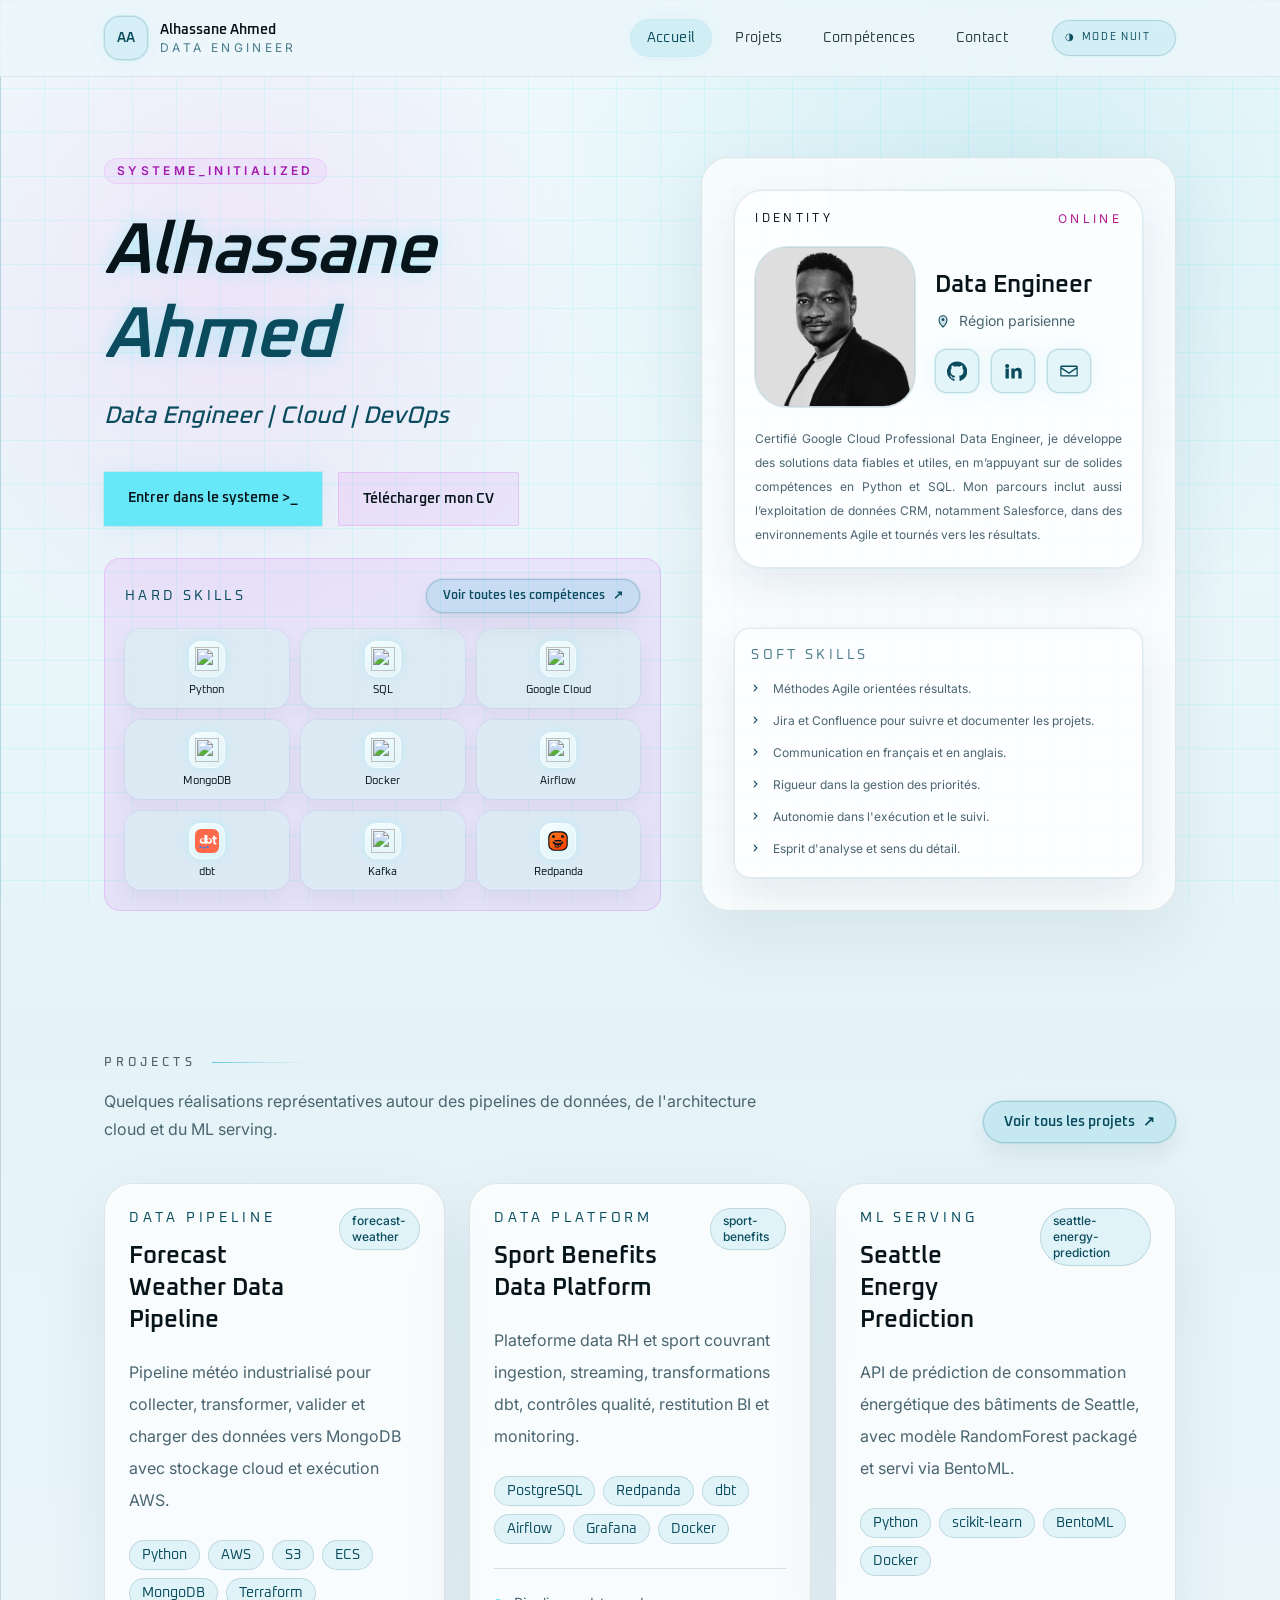
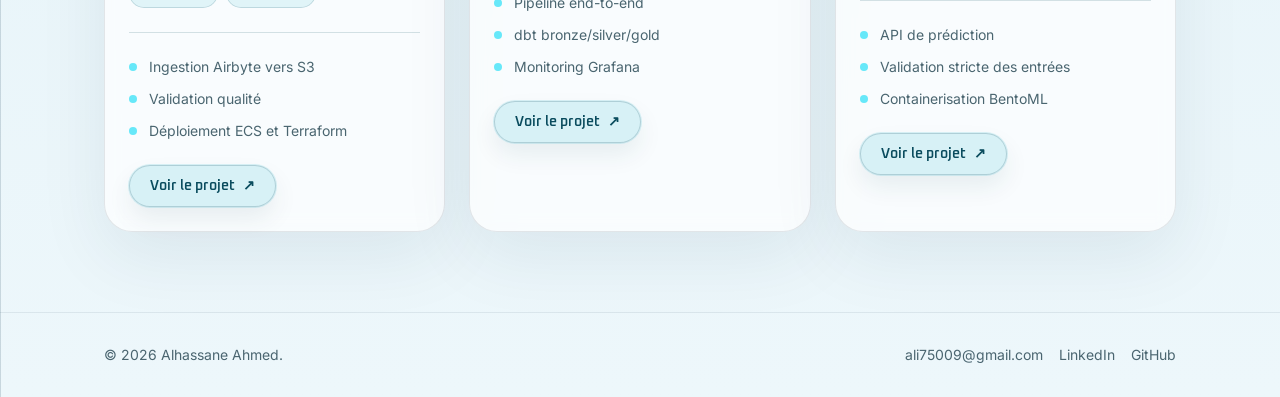
==== index.html @ 695d6f7c "responsive order home + mode clair par defaut" ====
<!DOCTYPE html><html lang="fr"> <head><meta charset="UTF-8"><meta name="viewport" content="width=device-width, initial-scale=1.0"><meta name="description" content="Portfolio professionnel d'Alhassane Ahmed, Data Engineer orienté cloud, pipelines de données, DevOps et automatisation."><meta name="theme-color" content="#edf7fb"><script>
      (() => {
        const storedTheme = window.localStorage.getItem("theme");
        const theme = storedTheme === "light" || storedTheme === "dark" ? storedTheme : "light";
        document.documentElement.dataset.theme = theme;
      })();
    </script><link rel="preconnect" href="https://fonts.googleapis.com"><link rel="preconnect" href="https://fonts.gstatic.com" crossorigin><link href="https://fonts.googleapis.com/css2?family=Inter:wght@400;500;600;700&family=Oxanium:wght@300;400;500;600;700&display=swap" rel="stylesheet"><title>Alhassane Ahmed | Data Engineer Portfolio</title><link rel="stylesheet" href="/_astro/competences.1aCbSPfa.css"><link rel="stylesheet" href="/responsive-order.css"><script src="/responsive-order.js" defer></script></head> <body class="selection:bg-cyan-300 selection:text-slate-950"> <header class="site-header sticky top-0 z-50 border-b border-white/5 bg-slate-950/80 backdrop-blur-xl"> <div class="mx-auto flex max-w-6xl flex-col gap-4 px-6 py-4 md:flex-row md:items-center md:justify-between md:px-10"> <a href="/" class="flex items-center gap-3"> <span class="tech-title flex h-11 w-11 items-center justify-center rounded-2xl border border-cyan-400/20 bg-cyan-400/10 text-sm font-semibold text-cyan-200 soft-neon">
AA
</span> <div> <p class="tech-title text-sm font-semibold text-white">Alhassane Ahmed</p> <p class="text-xs uppercase tracking-[0.28em] text-cyan-300/70">Data Engineer</p> </div> </a> <div class="flex w-full flex-wrap items-center gap-3 md:flex-1 md:justify-end"> <nav class="tech-title flex flex-wrap items-center gap-2"> <a href="/" data-nav-sound class="nav-link button-sound-trigger nav-button rounded-full px-4 py-2 text-sm tracking-wide transition duration-300 hover:-translate-y-1 hover:scale-[1.03] hover:shadow-[0_0_24px_rgba(22,237,245,0.18)] soft-neon bg-cyan-300/10 text-cyan-100"> Accueil </a><a href="/projets" data-nav-sound class="nav-link button-sound-trigger nav-button rounded-full px-4 py-2 text-sm tracking-wide transition duration-300 hover:-translate-y-1 hover:scale-[1.03] hover:shadow-[0_0_24px_rgba(22,237,245,0.18)] text-cyan-50/85 hover:bg-cyan-300/5 hover:text-cyan-100"> Projets </a><a href="/competences" data-nav-sound class="nav-link button-sound-trigger nav-button rounded-full px-4 py-2 text-sm tracking-wide transition duration-300 hover:-translate-y-1 hover:scale-[1.03] hover:shadow-[0_0_24px_rgba(22,237,245,0.18)] text-cyan-50/85 hover:bg-cyan-300/5 hover:text-cyan-100"> Compétences </a><a href="/contact" data-nav-sound class="nav-link button-sound-trigger nav-button rounded-full px-4 py-2 text-sm tracking-wide transition duration-300 hover:-translate-y-1 hover:scale-[1.03] hover:shadow-[0_0_24px_rgba(22,237,245,0.18)] text-cyan-50/85 hover:bg-cyan-300/5 hover:text-cyan-100"> Contact </a> </nav> <button type="button" data-theme-toggle class="theme-toggle tech-title button-sound-trigger nav-button inline-flex h-9 items-center gap-1.5 rounded-full border border-cyan-300/15 bg-cyan-300/5 px-3 text-[0.65rem] uppercase tracking-[0.16em] text-cyan-100 transition duration-300 hover:-translate-y-1 hover:scale-[1.03] hover:border-cyan-300/30 hover:bg-cyan-300/10 md:ml-4" aria-label="Basculer entre le mode sombre et clair" aria-pressed="false"> <span data-theme-icon aria-hidden="true">◐</span> <span data-theme-label>Mode clair</span> </button> </div> </div> </header> <script type="module">const g=document.querySelectorAll("[data-nav-sound]"),s=document.querySelector("[data-theme-toggle]"),m=document.querySelector("[data-theme-label]"),d=document.querySelector("[data-theme-icon]"),u=document.querySelector('meta[name="theme-color"]');let t,p=0,l=null;const T=e=>{document.documentElement.dataset.theme=e,window.localStorage.setItem("theme",e),s instanceof HTMLButtonElement&&s.setAttribute("aria-pressed",String(e==="light")),m&&(m.textContent=e==="light"?"Mode nuit":"Mode clair"),d&&(d.textContent=e==="light"?"◑":"◐"),u instanceof HTMLMetaElement&&(u.content=e==="light"?"#edf7fb":"#050816")},h=()=>{try{t=t||new window.AudioContext,t.state==="suspended"&&t.resume().catch(()=>{});const e=t.currentTime,n=t.createOscillator(),a=t.createOscillator(),i=t.createGain(),o=t.createGain(),c=t.createBiquadFilter();n.type="triangle",n.frequency.setValueAtTime(680,e),n.frequency.exponentialRampToValueAtTime(1020,e+.045),a.type="sine",a.frequency.setValueAtTime(980,e),a.frequency.exponentialRampToValueAtTime(1280,e+.06),i.gain.setValueAtTime(1e-4,e),i.gain.exponentialRampToValueAtTime(.008,e+.01),i.gain.exponentialRampToValueAtTime(1e-4,e+.11),o.gain.setValueAtTime(1e-4,e),o.gain.exponentialRampToValueAtTime(.004,e+.008),o.gain.exponentialRampToValueAtTime(1e-4,e+.09),c.type="bandpass",c.frequency.setValueAtTime(1450,e),c.Q.setValueAtTime(.95,e),n.connect(i),a.connect(o),i.connect(c),o.connect(c),c.connect(t.destination),n.start(e),a.start(e),n.stop(e+.12),a.stop(e+.1)}catch{}},f=()=>{try{if(t=t||new window.AudioContext,t.state==="suspended")return;const e=t.currentTime,n=t.createOscillator(),a=t.createGain(),i=t.createBiquadFilter();n.type="sine",n.frequency.setValueAtTime(1040,e),n.frequency.exponentialRampToValueAtTime(1340,e+.035),i.type="highpass",i.frequency.setValueAtTime(800,e),a.gain.setValueAtTime(1e-4,e),a.gain.exponentialRampToValueAtTime(.0032,e+.008),a.gain.exponentialRampToValueAtTime(1e-4,e+.045),n.connect(i),i.connect(a),a.connect(t.destination),n.start(e),n.stop(e+.05)}catch{}};g.forEach(e=>{e.addEventListener("pointerenter",()=>{e.classList.add("is-armed"),window.setTimeout(()=>e.classList.remove("is-armed"),220)}),e.addEventListener("click",()=>{h()})});if(s instanceof HTMLButtonElement){const e=document.documentElement.dataset.theme==="light"?"light":"dark";T(e),s.addEventListener("pointerenter",()=>{s.classList.add("is-armed"),window.setTimeout(()=>s.classList.remove("is-armed"),220)}),s.addEventListener("click",()=>{h();const n=document.documentElement.dataset.theme==="light"?"dark":"light";T(n)})}document.addEventListener("pointermove",e=>{const n=performance.now();let a=null;if(g.forEach(i=>{const o=i.getBoundingClientRect(),c=o.left+o.width/2,r=o.top+o.height/2;Math.hypot(e.clientX-c,e.clientY-r)<=54&&(a=i)}),s instanceof HTMLButtonElement){const i=s.getBoundingClientRect(),o=i.left+i.width/2,c=i.top+i.height/2;Math.hypot(e.clientX-o,e.clientY-c)<=54&&(a=s)}if(!a){l=null;return}l!==a&&n-p>170&&(l=a,p=n,f())},{passive:!0});</script> <main>  <section class="section-shell pb-10 pt-12 md:pb-16 md:pt-20"> <div class="grid gap-10 lg:grid-cols-[1.08fr_0.92fr] lg:items-stretch"> <div> <span class="eyebrow">SYSTEME_INITIALIZED</span> <h1 class="tech-title neon-text mt-8 max-w-3xl text-5xl font-semibold italic leading-[0.9] tracking-tight text-white md:text-7xl"> <span class="block">Alhassane</span> <span class="mt-3 block text-cyan-300">Ahmed</span> </h1> <p class="tech-title mt-7 text-lg font-medium italic text-cyan-300 md:text-2xl">
Data Engineer | Cloud | DevOps
</p> <div class="mt-10 flex flex-wrap gap-4"> <a href="/projets" data-hero-button-sound class="button-sound-trigger tech-title px-6 py-4 text-sm font-semibold transition system-button soft-neon hover:shadow-[0_0_34px_rgba(22,237,245,0.28)] bg-cyan-300 text-slate-950 hover:-translate-y-1 hover:scale-[1.02] hover:bg-cyan-200"> Entrer dans le systeme &gt;_ </a><a href="/cv-alhassane-ahmed.pdf" download data-hero-button-sound class="button-sound-trigger tech-title px-6 py-4 text-sm font-semibold transition cv-button rounded-sm border border-fuchsia-500/20 bg-fuchsia-500/10 text-fuchsia-100 hover:-translate-y-1 hover:scale-[1.02] hover:bg-fuchsia-500/20"> Télécharger mon CV </a> </div> <div class="mt-8 rounded-2xl border border-fuchsia-500/20 bg-fuchsia-500/10 p-5"> <div class="flex flex-col gap-4 sm:flex-row sm:items-center sm:justify-between"> <p class="tech-title text-sm uppercase tracking-[0.24em] text-cyan-200/80">Hard skills</p> <a href="/competences" class="project-link button-sound-trigger tech-title inline-flex w-fit items-center gap-2 rounded-full border border-cyan-300/30 bg-cyan-300/15 px-4 py-2 text-xs font-semibold text-cyan-50 transition duration-300 hover:-translate-y-1 hover:scale-[1.05] hover:border-cyan-200/60 hover:bg-cyan-300/25 hover:text-white">
Voir toutes les compétences
<span class="project-link-arrow" aria-hidden="true">↗</span> </a> </div> <div class="mt-4 grid gap-3 text-sm text-cyan-50 sm:grid-cols-3"> <span class="skill-logo-card flex min-h-16 flex-col items-center justify-center gap-2 rounded-2xl bg-slate-950/40 px-3 py-3 text-center"> <span class="skill-icon-shell flex h-9 w-9 items-center justify-center rounded-xl"> <img src="https://cdn.jsdelivr.net/gh/devicons/devicon/icons/python/python-original.svg" alt="" class="h-6 w-6 object-contain" loading="lazy"> </span> <span class="tech-title text-[0.68rem] leading-none">Python</span> </span><span class="skill-logo-card flex min-h-16 flex-col items-center justify-center gap-2 rounded-2xl bg-slate-950/40 px-3 py-3 text-center"> <span class="skill-icon-shell flex h-9 w-9 items-center justify-center rounded-xl"> <img src="https://cdn.jsdelivr.net/gh/devicons/devicon/icons/postgresql/postgresql-original.svg" alt="" class="h-6 w-6 object-contain" loading="lazy"> </span> <span class="tech-title text-[0.68rem] leading-none">SQL</span> </span><span class="skill-logo-card flex min-h-16 flex-col items-center justify-center gap-2 rounded-2xl bg-slate-950/40 px-3 py-3 text-center"> <span class="skill-icon-shell flex h-9 w-9 items-center justify-center rounded-xl"> <img src="https://cdn.jsdelivr.net/gh/devicons/devicon/icons/googlecloud/googlecloud-original.svg" alt="" class="h-6 w-6 object-contain" loading="lazy"> </span> <span class="tech-title text-[0.68rem] leading-none">Google Cloud</span> </span><span class="skill-logo-card flex min-h-16 flex-col items-center justify-center gap-2 rounded-2xl bg-slate-950/40 px-3 py-3 text-center"> <span class="skill-icon-shell flex h-9 w-9 items-center justify-center rounded-xl"> <img src="https://cdn.jsdelivr.net/gh/devicons/devicon/icons/mongodb/mongodb-original.svg" alt="" class="h-6 w-6 object-contain" loading="lazy"> </span> <span class="tech-title text-[0.68rem] leading-none">MongoDB</span> </span><span class="skill-logo-card flex min-h-16 flex-col items-center justify-center gap-2 rounded-2xl bg-slate-950/40 px-3 py-3 text-center"> <span class="skill-icon-shell flex h-9 w-9 items-center justify-center rounded-xl"> <img src="https://cdn.jsdelivr.net/gh/devicons/devicon/icons/docker/docker-original.svg" alt="" class="h-6 w-6 object-contain" loading="lazy"> </span> <span class="tech-title text-[0.68rem] leading-none">Docker</span> </span><span class="skill-logo-card flex min-h-16 flex-col items-center justify-center gap-2 rounded-2xl bg-slate-950/40 px-3 py-3 text-center"> <span class="skill-icon-shell flex h-9 w-9 items-center justify-center rounded-xl"> <img src="https://cdn.jsdelivr.net/gh/devicons/devicon/icons/apacheairflow/apacheairflow-original.svg" alt="" class="h-6 w-6 object-contain" loading="lazy"> </span> <span class="tech-title text-[0.68rem] leading-none">Airflow</span> </span><span class="skill-logo-card flex min-h-16 flex-col items-center justify-center gap-2 rounded-2xl bg-slate-950/40 px-3 py-3 text-center"> <span class="skill-icon-shell flex h-9 w-9 items-center justify-center rounded-xl"> <img src="/dbt-logo.svg" alt="" class="h-6 w-6 object-contain" loading="lazy"> </span> <span class="tech-title text-[0.68rem] leading-none">dbt</span> </span><span class="skill-logo-card flex min-h-16 flex-col items-center justify-center gap-2 rounded-2xl bg-slate-950/40 px-3 py-3 text-center"> <span class="skill-icon-shell flex h-9 w-9 items-center justify-center rounded-xl"> <img src="https://cdn.jsdelivr.net/gh/devicons/devicon/icons/apachekafka/apachekafka-original.svg" alt="" class="h-6 w-6 object-contain" loading="lazy"> </span> <span class="tech-title text-[0.68rem] leading-none">Kafka</span> </span><span class="skill-logo-card flex min-h-16 flex-col items-center justify-center gap-2 rounded-2xl bg-slate-950/40 px-3 py-3 text-center"> <span class="skill-icon-shell flex h-9 w-9 items-center justify-center rounded-xl"> <img src="/redpanda-logo.svg" alt="" class="h-6 w-6 object-contain" loading="lazy"> </span> <span class="tech-title text-[0.68rem] leading-none">Redpanda</span> </span> </div> </div> </div> <div class="panel relative h-full overflow-hidden p-8"> <div class="absolute inset-0 bg-hero-grid bg-[size:32px_32px] opacity-20"></div> <div class="relative flex h-full flex-col gap-6"> <div class="identity-panel rounded-[1.75rem] border border-cyan-300/10 bg-[#05080c]/90 p-5"> <div class="mb-5 flex items-center justify-between text-xs uppercase tracking-[0.28em] text-cyan-300/70"> <span class="tech-title">IDENTITY</span> <span class="text-fuchsia-400">ONLINE</span> </div> <div class="flex flex-col gap-5 sm:flex-row sm:items-center"> <div class="mx-auto shrink-0 sm:mx-0"> <div class="relative h-32 w-32 overflow-hidden rounded-[2rem] border border-cyan-400/20 bg-slate-900 ring-1 ring-cyan-300/20 sm:h-40 sm:w-40"> <img src="/photo_profil.jpg" alt="Photo de profil de Alhassane Ahmed" class="h-full w-full object-cover"> </div> </div> <div class="text-center sm:text-left"> <!--<p class="tech-title text-sm uppercase tracking-[0.24em] text-cyan-300/80">Profil</p>  --> <p class="tech-title mt-2 text-2xl font-semibold text-white">Data Engineer</p> <div class="mt-2 flex items-center justify-center gap-2 text-sm leading-6 text-slate-300 sm:justify-start"> <svg viewBox="0 0 24 24" class="h-4 w-4 shrink-0 text-cyan-300" aria-hidden="true"> <path d="M12 21s6-5.45 6-11a6 6 0 1 0-12 0c0 5.55 6 11 6 11Z" fill="currentColor" fill-opacity="0.18" stroke="currentColor" stroke-width="1.6" stroke-linejoin="round"></path> <circle cx="12" cy="10" r="2.1" fill="currentColor"></circle> </svg> <p>Région parisienne</p> </div> <div class="mt-4 flex items-center justify-center gap-3 sm:justify-start"> <a href="https://github.com/alhassane-lab" target="_blank" rel="noreferrer" aria-label="GitHub" data-social-sound data-external-newtab class="social-icon soft-neon flex h-11 w-11 items-center justify-center rounded-xl border border-cyan-300/20 bg-cyan-300/5 text-cyan-100 transition duration-300 hover:-translate-y-1 hover:scale-105 hover:rotate-3 hover:bg-cyan-300/10 hover:text-white"> <svg viewBox="0 0 24 24" class="h-5 w-5 fill-current" aria-hidden="true"> <path d="M12 .5a12 12 0 0 0-3.79 23.39c.6.11.82-.26.82-.58v-2.03c-3.34.73-4.04-1.42-4.04-1.42A3.18 3.18 0 0 0 3.66 18c-1.09-.75.08-.74.08-.74a2.52 2.52 0 0 1 1.84 1.24 2.57 2.57 0 0 0 3.51 1 2.56 2.56 0 0 1 .77-1.61c-2.66-.3-5.47-1.33-5.47-5.93A4.64 4.64 0 0 1 5.63 8.7a4.3 4.3 0 0 1 .12-3.18s1-.32 3.3 1.23a11.43 11.43 0 0 1 6 0c2.28-1.55 3.29-1.23 3.29-1.23a4.3 4.3 0 0 1 .12 3.18 4.63 4.63 0 0 1 1.23 3.22c0 4.61-2.81 5.62-5.49 5.92a2.87 2.87 0 0 1 .82 2.23v3.31c0 .32.21.7.83.58A12 12 0 0 0 12 .5Z"></path> </svg> </a> <a href="https://www.linkedin.com/in/alhassaneahmed" target="_blank" rel="noreferrer" aria-label="LinkedIn" data-social-sound data-external-newtab class="social-icon soft-neon flex h-11 w-11 items-center justify-center rounded-xl border border-cyan-300/20 bg-cyan-300/5 text-cyan-100 transition duration-300 hover:-translate-y-1 hover:scale-105 hover:-rotate-3 hover:bg-cyan-300/10 hover:text-white"> <svg viewBox="0 0 24 24" class="h-5 w-5 fill-current" aria-hidden="true"> <path d="M4.98 3.5A2.48 2.48 0 1 0 5 8.46a2.48 2.48 0 0 0-.02-4.96ZM3 9h4v12H3Zm7 0h3.83v1.64h.05A4.2 4.2 0 0 1 17.66 8c4.03 0 4.78 2.65 4.78 6.09V21h-4v-6.06c0-1.45-.03-3.31-2.02-3.31-2.02 0-2.33 1.58-2.33 3.2V21h-4Z"></path> </svg> </a> <a href="mailto:ali75009@gmail.com" aria-label="Email" data-social-sound class="social-icon soft-neon flex h-11 w-11 items-center justify-center rounded-xl border border-cyan-300/20 bg-cyan-300/5 text-cyan-100 transition duration-300 hover:-translate-y-1 hover:scale-105 hover:rotate-3 hover:bg-cyan-300/10 hover:text-white"> <svg viewBox="0 0 24 24" class="h-5 w-5 fill-current" aria-hidden="true"> <path d="M3 5.5h18A1.5 1.5 0 0 1 22.5 7v10A1.5 1.5 0 0 1 21 18.5H3A1.5 1.5 0 0 1 1.5 17V7A1.5 1.5 0 0 1 3 5.5Zm0 1.7v.22l9 6.12 9-6.12V7.2H3Zm18 2.28-8.58 5.84a.75.75 0 0 1-.84 0L3 9.48V17h18V9.48Z"></path> </svg> </a> </div> </div> </div> <p class="mt-5 text-justify text-xs leading-6 text-slate-400">
Certifié Google Cloud Professional Data Engineer, je développe des solutions data fiables et utiles, en
            m’appuyant sur de solides compétences en Python et SQL. Mon parcours inclut aussi l’exploitation de données
            CRM, notamment Salesforce, dans des environnements Agile et tournés vers les résultats.
</p> </div> <div class="badges-panel mt-auto rounded-2xl border border-cyan-300/10 bg-[#05080c]/80 p-4"> <p class="tech-title text-sm uppercase tracking-[0.24em] text-cyan-200/80">Soft skills</p> <ul class="mt-3 space-y-2 text-xs leading-6 text-slate-400"> <li class="flex gap-3"> <svg viewBox="0 0 16 16" class="mt-[0.38rem] h-2.5 w-2.5 shrink-0 text-cyan-300" aria-hidden="true"> <path d="M5 3.5 9.5 8 5 12.5" fill="none" stroke="currentColor" stroke-width="1.8" stroke-linecap="round" stroke-linejoin="round"></path> </svg> <span>Méthodes Agile orientées résultats.</span> </li><li class="flex gap-3"> <svg viewBox="0 0 16 16" class="mt-[0.38rem] h-2.5 w-2.5 shrink-0 text-cyan-300" aria-hidden="true"> <path d="M5 3.5 9.5 8 5 12.5" fill="none" stroke="currentColor" stroke-width="1.8" stroke-linecap="round" stroke-linejoin="round"></path> </svg> <span>Jira et Confluence pour suivre et documenter les projets.</span> </li><li class="flex gap-3"> <svg viewBox="0 0 16 16" class="mt-[0.38rem] h-2.5 w-2.5 shrink-0 text-cyan-300" aria-hidden="true"> <path d="M5 3.5 9.5 8 5 12.5" fill="none" stroke="currentColor" stroke-width="1.8" stroke-linecap="round" stroke-linejoin="round"></path> </svg> <span>Communication en français et en anglais.</span> </li><li class="flex gap-3"> <svg viewBox="0 0 16 16" class="mt-[0.38rem] h-2.5 w-2.5 shrink-0 text-cyan-300" aria-hidden="true"> <path d="M5 3.5 9.5 8 5 12.5" fill="none" stroke="currentColor" stroke-width="1.8" stroke-linecap="round" stroke-linejoin="round"></path> </svg> <span>Rigueur dans la gestion des priorités.</span> </li><li class="flex gap-3"> <svg viewBox="0 0 16 16" class="mt-[0.38rem] h-2.5 w-2.5 shrink-0 text-cyan-300" aria-hidden="true"> <path d="M5 3.5 9.5 8 5 12.5" fill="none" stroke="currentColor" stroke-width="1.8" stroke-linecap="round" stroke-linejoin="round"></path> </svg> <span>Autonomie dans l&#39;exécution et le suivi.</span> </li><li class="flex gap-3"> <svg viewBox="0 0 16 16" class="mt-[0.38rem] h-2.5 w-2.5 shrink-0 text-cyan-300" aria-hidden="true"> <path d="M5 3.5 9.5 8 5 12.5" fill="none" stroke="currentColor" stroke-width="1.8" stroke-linecap="round" stroke-linejoin="round"></path> </svg> <span>Esprit d&#39;analyse et sens du détail.</span> </li> </ul> </div> </div> </div> </div> </section> <script type="module">const p=document.querySelectorAll("[data-social-sound]"),T=document.querySelectorAll("[data-external-newtab]"),d=document.querySelectorAll("[data-hero-button-sound]");let n,m=0,u=null;const A=()=>{try{n=n||new window.AudioContext,n.state==="suspended"&&n.resume().catch(()=>{});const e=n.currentTime,t=n.createGain(),a=n.createOscillator(),i=n.createGain(),o=n.createOscillator(),s=n.createGain(),c=n.createBiquadFilter();t.gain.setValueAtTime(.9,e),a.type="sine",a.frequency.setValueAtTime(1180,e),a.frequency.exponentialRampToValueAtTime(1560,e+.045),a.frequency.exponentialRampToValueAtTime(1320,e+.11),i.gain.setValueAtTime(1e-4,e),i.gain.exponentialRampToValueAtTime(.01,e+.01),i.gain.exponentialRampToValueAtTime(1e-4,e+.12),o.type="triangle",o.frequency.setValueAtTime(620,e),o.frequency.exponentialRampToValueAtTime(860,e+.025),s.gain.setValueAtTime(1e-4,e),s.gain.exponentialRampToValueAtTime(.007,e+.006),s.gain.exponentialRampToValueAtTime(1e-4,e+.05),c.type="bandpass",c.frequency.setValueAtTime(1500,e),c.Q.setValueAtTime(.8,e),a.connect(i),o.connect(s),i.connect(c),s.connect(c),c.connect(t),t.connect(n.destination),a.start(e),o.start(e),a.stop(e+.13),o.stop(e+.06)}catch{}},y=()=>{try{if(n=n||new window.AudioContext,n.state==="suspended")return;const e=n.currentTime,t=n.createOscillator(),a=n.createGain(),i=n.createBiquadFilter();t.type="sine",t.frequency.setValueAtTime(980,e),t.frequency.exponentialRampToValueAtTime(1240,e+.04),i.type="highpass",i.frequency.setValueAtTime(700,e),a.gain.setValueAtTime(1e-4,e),a.gain.exponentialRampToValueAtTime(.004,e+.008),a.gain.exponentialRampToValueAtTime(1e-4,e+.05),t.connect(i),i.connect(a),a.connect(n.destination),t.start(e),t.stop(e+.055)}catch{}},f=(e="cyan")=>{try{n=n||new window.AudioContext,n.state==="suspended"&&n.resume().catch(()=>{});const t=n.currentTime,a=n.createOscillator(),i=n.createOscillator(),o=n.createGain(),s=n.createGain(),c=n.createBiquadFilter(),r=e==="pink"?720:640,l=e==="pink"?1180:980;a.type="triangle",a.frequency.setValueAtTime(r,t),a.frequency.exponentialRampToValueAtTime(l,t+.045),i.type="sine",i.frequency.setValueAtTime(r*1.5,t),i.frequency.exponentialRampToValueAtTime(l*1.1,t+.06),o.gain.setValueAtTime(1e-4,t),o.gain.exponentialRampToValueAtTime(.01,t+.01),o.gain.exponentialRampToValueAtTime(1e-4,t+.11),s.gain.setValueAtTime(1e-4,t),s.gain.exponentialRampToValueAtTime(.006,t+.008),s.gain.exponentialRampToValueAtTime(1e-4,t+.09),c.type="bandpass",c.frequency.setValueAtTime(e==="pink"?1600:1350,t),c.Q.setValueAtTime(.9,t),a.connect(o),i.connect(s),o.connect(c),s.connect(c),c.connect(n.destination),a.start(t),i.start(t),a.stop(t+.12),i.stop(t+.1)}catch{}};p.forEach(e=>{e.addEventListener("pointerenter",()=>{e.classList.add("is-armed"),window.setTimeout(()=>e.classList.remove("is-armed"),240)}),e.addEventListener("click",()=>{A()})});T.forEach(e=>{e.addEventListener("click",t=>{t.preventDefault();const a=e.getAttribute("href");a&&window.open(a,"_blank","noopener,noreferrer")})});d.forEach(e=>{e.addEventListener("pointerenter",()=>{e.classList.add("is-armed"),window.setTimeout(()=>e.classList.remove("is-armed"),240)}),e.addEventListener("click",()=>{const t=e.textContent?.includes("CV");f(t?"pink":"cyan")})});document.addEventListener("pointermove",e=>{const t=performance.now();let a=null;if([...p,...d].forEach(i=>{const o=i.getBoundingClientRect(),s=o.left+o.width/2,c=o.top+o.height/2,r=Math.hypot(e.clientX-s,e.clientY-c),l=i.hasAttribute("data-hero-button-sound")?72:42;r<=l&&(a=i)}),!a){u=null;return}u!==a&&t-m>180&&(u=a,m=t,y())},{passive:!0});</script> <section class="section-shell pt-0"> <div class="flex flex-col gap-4 md:flex-row md:items-end md:justify-between"> <div> <div class="flex items-center gap-4"> <span class="editorial-kicker">Projects</span> <span class="editorial-line hidden w-24 md:block"></span> </div> <p class="section-copy">
Quelques réalisations représentatives autour des pipelines de données, de l'architecture cloud et du ML
          serving.
</p> </div> <a href="/projets" class="project-link button-sound-trigger tech-title inline-flex w-fit items-center gap-2 rounded-full border border-cyan-300/30 bg-cyan-300/15 px-5 py-2.5 text-sm font-semibold text-cyan-50 transition duration-300 hover:-translate-y-1 hover:scale-[1.05] hover:border-cyan-200/60 hover:bg-cyan-300/25 hover:text-white">
Voir tous les projets
<span class="project-link-arrow" aria-hidden="true">↗</span> </a> </div> <div class="mt-10 grid gap-6 lg:grid-cols-3"> <article class="panel flex h-full flex-col p-6 transition duration-300 hover:-translate-y-1 hover:border-cyan-400/30"> <div class="flex items-start justify-between gap-4"> <div> <p class="tech-title text-sm uppercase tracking-[0.28em] text-cyan-300/80">Data Pipeline</p> <h3 class="tech-title mt-3 text-2xl font-semibold text-white">Forecast Weather Data Pipeline</h3> </div> <span class="rounded-full border border-cyan-400/20 bg-cyan-400/10 px-3 py-1 text-xs font-medium text-cyan-200"> forecast-weather </span> </div> <p class="mt-5 text-base leading-8 text-slate-300">Pipeline météo industrialisé pour collecter, transformer, valider et charger des données vers MongoDB avec stockage cloud et exécution AWS.</p> <div class="mt-6 flex flex-wrap gap-2"> <span class="tech-title inline-flex items-center rounded-full border border-cyan-300/10 bg-cyan-300/5 px-3 py-1 text-sm text-cyan-50/90"> Python </span><span class="tech-title inline-flex items-center rounded-full border border-cyan-300/10 bg-cyan-300/5 px-3 py-1 text-sm text-cyan-50/90"> AWS </span><span class="tech-title inline-flex items-center rounded-full border border-cyan-300/10 bg-cyan-300/5 px-3 py-1 text-sm text-cyan-50/90"> S3 </span><span class="tech-title inline-flex items-center rounded-full border border-cyan-300/10 bg-cyan-300/5 px-3 py-1 text-sm text-cyan-50/90"> ECS </span><span class="tech-title inline-flex items-center rounded-full border border-cyan-300/10 bg-cyan-300/5 px-3 py-1 text-sm text-cyan-50/90"> MongoDB </span><span class="tech-title inline-flex items-center rounded-full border border-cyan-300/10 bg-cyan-300/5 px-3 py-1 text-sm text-cyan-50/90"> Terraform </span> </div> <ul class="mt-6 space-y-3 border-t border-cyan-300/10 pt-6 text-sm text-slate-300"> <li class="flex items-center gap-3"> <span class="h-2 w-2 rounded-full bg-cyan-300"></span> Ingestion Airbyte vers S3 </li><li class="flex items-center gap-3"> <span class="h-2 w-2 rounded-full bg-cyan-300"></span> Validation qualité </li><li class="flex items-center gap-3"> <span class="h-2 w-2 rounded-full bg-cyan-300"></span> Déploiement ECS et Terraform </li> </ul> <a href="https://github.com/alhassane-lab/data-engineering-projects/tree/main/forecast-weather-data-pipeline" target="_blank" rel="noreferrer" class="project-link button-sound-trigger tech-title mt-6 inline-flex w-fit items-center gap-2 rounded-full border border-cyan-300/30 bg-cyan-300/15 px-5 py-2.5 text-sm font-semibold text-cyan-50 transition duration-300 hover:-translate-y-1 hover:scale-[1.05] hover:border-cyan-200/60 hover:bg-cyan-300/25 hover:text-white">
Voir le projet
<span class="project-link-arrow" aria-hidden="true">↗</span> </a> </article><article class="panel flex h-full flex-col p-6 transition duration-300 hover:-translate-y-1 hover:border-cyan-400/30"> <div class="flex items-start justify-between gap-4"> <div> <p class="tech-title text-sm uppercase tracking-[0.28em] text-cyan-300/80">Data Platform</p> <h3 class="tech-title mt-3 text-2xl font-semibold text-white">Sport Benefits Data Platform</h3> </div> <span class="rounded-full border border-cyan-400/20 bg-cyan-400/10 px-3 py-1 text-xs font-medium text-cyan-200"> sport-benefits </span> </div> <p class="mt-5 text-base leading-8 text-slate-300">Plateforme data RH et sport couvrant ingestion, streaming, transformations dbt, contrôles qualité, restitution BI et monitoring.</p> <div class="mt-6 flex flex-wrap gap-2"> <span class="tech-title inline-flex items-center rounded-full border border-cyan-300/10 bg-cyan-300/5 px-3 py-1 text-sm text-cyan-50/90"> PostgreSQL </span><span class="tech-title inline-flex items-center rounded-full border border-cyan-300/10 bg-cyan-300/5 px-3 py-1 text-sm text-cyan-50/90"> Redpanda </span><span class="tech-title inline-flex items-center rounded-full border border-cyan-300/10 bg-cyan-300/5 px-3 py-1 text-sm text-cyan-50/90"> dbt </span><span class="tech-title inline-flex items-center rounded-full border border-cyan-300/10 bg-cyan-300/5 px-3 py-1 text-sm text-cyan-50/90"> Airflow </span><span class="tech-title inline-flex items-center rounded-full border border-cyan-300/10 bg-cyan-300/5 px-3 py-1 text-sm text-cyan-50/90"> Grafana </span><span class="tech-title inline-flex items-center rounded-full border border-cyan-300/10 bg-cyan-300/5 px-3 py-1 text-sm text-cyan-50/90"> Docker </span> </div> <ul class="mt-6 space-y-3 border-t border-cyan-300/10 pt-6 text-sm text-slate-300"> <li class="flex items-center gap-3"> <span class="h-2 w-2 rounded-full bg-cyan-300"></span> Pipeline end-to-end </li><li class="flex items-center gap-3"> <span class="h-2 w-2 rounded-full bg-cyan-300"></span> dbt bronze/silver/gold </li><li class="flex items-center gap-3"> <span class="h-2 w-2 rounded-full bg-cyan-300"></span> Monitoring Grafana </li> </ul> <a href="https://github.com/alhassane-lab/data-engineering-projects/tree/main/sport-benefits-data-platform" target="_blank" rel="noreferrer" class="project-link button-sound-trigger tech-title mt-6 inline-flex w-fit items-center gap-2 rounded-full border border-cyan-300/30 bg-cyan-300/15 px-5 py-2.5 text-sm font-semibold text-cyan-50 transition duration-300 hover:-translate-y-1 hover:scale-[1.05] hover:border-cyan-200/60 hover:bg-cyan-300/25 hover:text-white">
Voir le projet
<span class="project-link-arrow" aria-hidden="true">↗</span> </a> </article><article class="panel flex h-full flex-col p-6 transition duration-300 hover:-translate-y-1 hover:border-cyan-400/30"> <div class="flex items-start justify-between gap-4"> <div> <p class="tech-title text-sm uppercase tracking-[0.28em] text-cyan-300/80">ML Serving</p> <h3 class="tech-title mt-3 text-2xl font-semibold text-white">Seattle Energy Prediction</h3> </div> <span class="rounded-full border border-cyan-400/20 bg-cyan-400/10 px-3 py-1 text-xs font-medium text-cyan-200"> seattle-energy-prediction </span> </div> <p class="mt-5 text-base leading-8 text-slate-300">API de prédiction de consommation énergétique des bâtiments de Seattle, avec modèle RandomForest packagé et servi via BentoML.</p> <div class="mt-6 flex flex-wrap gap-2"> <span class="tech-title inline-flex items-center rounded-full border border-cyan-300/10 bg-cyan-300/5 px-3 py-1 text-sm text-cyan-50/90"> Python </span><span class="tech-title inline-flex items-center rounded-full border border-cyan-300/10 bg-cyan-300/5 px-3 py-1 text-sm text-cyan-50/90"> scikit-learn </span><span class="tech-title inline-flex items-center rounded-full border border-cyan-300/10 bg-cyan-300/5 px-3 py-1 text-sm text-cyan-50/90"> BentoML </span><span class="tech-title inline-flex items-center rounded-full border border-cyan-300/10 bg-cyan-300/5 px-3 py-1 text-sm text-cyan-50/90"> Docker </span> </div> <ul class="mt-6 space-y-3 border-t border-cyan-300/10 pt-6 text-sm text-slate-300"> <li class="flex items-center gap-3"> <span class="h-2 w-2 rounded-full bg-cyan-300"></span> API de prédiction </li><li class="flex items-center gap-3"> <span class="h-2 w-2 rounded-full bg-cyan-300"></span> Validation stricte des entrées </li><li class="flex items-center gap-3"> <span class="h-2 w-2 rounded-full bg-cyan-300"></span> Containerisation BentoML </li> </ul> <a href="https://github.com/alhassane-lab/data-engineering-projects/tree/main/seattle-energy-prediction-api" target="_blank" rel="noreferrer" class="project-link button-sound-trigger tech-title mt-6 inline-flex w-fit items-center gap-2 rounded-full border border-cyan-300/30 bg-cyan-300/15 px-5 py-2.5 text-sm font-semibold text-cyan-50 transition duration-300 hover:-translate-y-1 hover:scale-[1.05] hover:border-cyan-200/60 hover:bg-cyan-300/25 hover:text-white">
Voir le projet
<span class="project-link-arrow" aria-hidden="true">↗</span> </a> </article> </div> </section>  </main> <footer class="site-footer border-t border-white/5"> <div class="mx-auto flex max-w-6xl flex-col gap-4 px-6 py-8 text-sm text-slate-400 md:flex-row md:items-center md:justify-between md:px-10"> <p>© 2026 Alhassane Ahmed.</p> <div class="flex flex-wrap gap-4"> <a href="mailto:ali75009@gmail.com" class="transition hover:text-white">ali75009@gmail.com</a> <a href="https://www.linkedin.com/in/alhassaneahmed" target="_blank" rel="noreferrer" class="transition hover:text-white">
LinkedIn
</a> <a href="https://github.com/alhassane-lab" target="_blank" rel="noreferrer" class="transition hover:text-white">
GitHub
</a> </div> </div> </footer> </body></html>
---- _astro/competences.1aCbSPfa.css ----
*,:before,:after{--tw-border-spacing-x: 0;--tw-border-spacing-y: 0;--tw-translate-x: 0;--tw-translate-y: 0;--tw-rotate: 0;--tw-skew-x: 0;--tw-skew-y: 0;--tw-scale-x: 1;--tw-scale-y: 1;--tw-pan-x: ;--tw-pan-y: ;--tw-pinch-zoom: ;--tw-scroll-snap-strictness: proximity;--tw-gradient-from-position: ;--tw-gradient-via-position: ;--tw-gradient-to-position: ;--tw-ordinal: ;--tw-slashed-zero: ;--tw-numeric-figure: ;--tw-numeric-spacing: ;--tw-numeric-fraction: ;--tw-ring-inset: ;--tw-ring-offset-width: 0px;--tw-ring-offset-color: #fff;--tw-ring-color: rgb(59 130 246 / .5);--tw-ring-offset-shadow: 0 0 #0000;--tw-ring-shadow: 0 0 #0000;--tw-shadow: 0 0 #0000;--tw-shadow-colored: 0 0 #0000;--tw-blur: ;--tw-brightness: ;--tw-contrast: ;--tw-grayscale: ;--tw-hue-rotate: ;--tw-invert: ;--tw-saturate: ;--tw-sepia: ;--tw-drop-shadow: ;--tw-backdrop-blur: ;--tw-backdrop-brightness: ;--tw-backdrop-contrast: ;--tw-backdrop-grayscale: ;--tw-backdrop-hue-rotate: ;--tw-backdrop-invert: ;--tw-backdrop-opacity: ;--tw-backdrop-saturate: ;--tw-backdrop-sepia: ;--tw-contain-size: ;--tw-contain-layout: ;--tw-contain-paint: ;--tw-contain-style: }::backdrop{--tw-border-spacing-x: 0;--tw-border-spacing-y: 0;--tw-translate-x: 0;--tw-translate-y: 0;--tw-rotate: 0;--tw-skew-x: 0;--tw-skew-y: 0;--tw-scale-x: 1;--tw-scale-y: 1;--tw-pan-x: ;--tw-pan-y: ;--tw-pinch-zoom: ;--tw-scroll-snap-strictness: proximity;--tw-gradient-from-position: ;--tw-gradient-via-position: ;--tw-gradient-to-position: ;--tw-ordinal: ;--tw-slashed-zero: ;--tw-numeric-figure: ;--tw-numeric-spacing: ;--tw-numeric-fraction: ;--tw-ring-inset: ;--tw-ring-offset-width: 0px;--tw-ring-offset-color: #fff;--tw-ring-color: rgb(59 130 246 / .5);--tw-ring-offset-shadow: 0 0 #0000;--tw-ring-shadow: 0 0 #0000;--tw-shadow: 0 0 #0000;--tw-shadow-colored: 0 0 #0000;--tw-blur: ;--tw-brightness: ;--tw-contrast: ;--tw-grayscale: ;--tw-hue-rotate: ;--tw-invert: ;--tw-saturate: ;--tw-sepia: ;--tw-drop-shadow: ;--tw-backdrop-blur: ;--tw-backdrop-brightness: ;--tw-backdrop-contrast: ;--tw-backdrop-grayscale: ;--tw-backdrop-hue-rotate: ;--tw-backdrop-invert: ;--tw-backdrop-opacity: ;--tw-backdrop-saturate: ;--tw-backdrop-sepia: ;--tw-contain-size: ;--tw-contain-layout: ;--tw-contain-paint: ;--tw-contain-style: }*,:before,:after{box-sizing:border-box;border-width:0;border-style:solid;border-color:#e5e7eb}:before,:after{--tw-content: ""}html,:host{line-height:1.5;-webkit-text-size-adjust:100%;-moz-tab-size:4;-o-tab-size:4;tab-size:4;font-family:ui-sans-serif,system-ui,sans-serif,"Apple Color Emoji","Segoe UI Emoji",Segoe UI Symbol,"Noto Color Emoji";font-feature-settings:normal;font-variation-settings:normal;-webkit-tap-highlight-color:transparent}body{margin:0;line-height:inherit}hr{height:0;color:inherit;border-top-width:1px}abbr:where([title]){-webkit-text-decoration:underline dotted;text-decoration:underline dotted}h1,h2,h3,h4,h5,h6{font-size:inherit;font-weight:inherit}a{color:inherit;text-decoration:inherit}b,strong{font-weight:bolder}code,kbd,samp,pre{font-family:ui-monospace,SFMono-Regular,Menlo,Monaco,Consolas,Liberation Mono,Courier New,monospace;font-feature-settings:normal;font-variation-settings:normal;font-size:1em}small{font-size:80%}sub,sup{font-size:75%;line-height:0;position:relative;vertical-align:baseline}sub{bottom:-.25em}sup{top:-.5em}table{text-indent:0;border-color:inherit;border-collapse:collapse}button,input,optgroup,select,textarea{font-family:inherit;font-feature-settings:inherit;font-variation-settings:inherit;font-size:100%;font-weight:inherit;line-height:inherit;letter-spacing:inherit;color:inherit;margin:0;padding:0}button,select{text-transform:none}button,input:where([type=button]),input:where([type=reset]),input:where([type=submit]){-webkit-appearance:button;background-color:transparent;background-image:none}:-moz-focusring{outline:auto}:-moz-ui-invalid{box-shadow:none}progress{vertical-align:baseline}::-webkit-inner-spin-button,::-webkit-outer-spin-button{height:auto}[type=search]{-webkit-appearance:textfield;outline-offset:-2px}::-webkit-search-decoration{-webkit-appearance:none}::-webkit-file-upload-button{-webkit-appearance:button;font:inherit}summary{display:list-item}blockquote,dl,dd,h1,h2,h3,h4,h5,h6,hr,figure,p,pre{margin:0}fieldset{margin:0;padding:0}legend{padding:0}ol,ul,menu{list-style:none;margin:0;padding:0}dialog{padding:0}textarea{resize:vertical}input::-moz-placeholder,textarea::-moz-placeholder{opacity:1;color:#9ca3af}input::placeholder,textarea::placeholder{opacity:1;color:#9ca3af}button,[role=button]{cursor:pointer}:disabled{cursor:default}img,svg,video,canvas,audio,iframe,embed,object{display:block;vertical-align:middle}img,video{max-width:100%;height:auto}[hidden]:where(:not([hidden=until-found])){display:none}.absolute{position:absolute}.relative{position:relative}.sticky{position:sticky}.inset-0{inset:0}.top-0{top:0}.z-50{z-index:50}.mx-auto{margin-left:auto;margin-right:auto}.mb-5{margin-bottom:1.25rem}.mb-8{margin-bottom:2rem}.mt-10{margin-top:2.5rem}.mt-12{margin-top:3rem}.mt-2{margin-top:.5rem}.mt-20{margin-top:5rem}.mt-3{margin-top:.75rem}.mt-4{margin-top:1rem}.mt-5{margin-top:1.25rem}.mt-6{margin-top:1.5rem}.mt-7{margin-top:1.75rem}.mt-8{margin-top:2rem}.mt-\[0\.38rem\]{margin-top:.38rem}.mt-auto{margin-top:auto}.block{display:block}.flex{display:flex}.inline-flex{display:inline-flex}.grid{display:grid}.hidden{display:none}.h-10{height:2.5rem}.h-11{height:2.75rem}.h-12{height:3rem}.h-2{height:.5rem}.h-2\.5{height:.625rem}.h-32{height:8rem}.h-4{height:1rem}.h-5{height:1.25rem}.h-6{height:1.5rem}.h-8{height:2rem}.h-9{height:2.25rem}.h-full{height:100%}.min-h-16{min-height:4rem}.w-10{width:2.5rem}.w-11{width:2.75rem}.w-12{width:3rem}.w-2{width:.5rem}.w-2\.5{width:.625rem}.w-24{width:6rem}.w-32{width:8rem}.w-4{width:1rem}.w-5{width:1.25rem}.w-6{width:1.5rem}.w-8{width:2rem}.w-9{width:2.25rem}.w-fit{width:-moz-fit-content;width:fit-content}.w-full{width:100%}.w-px{width:1px}.max-w-3xl{max-width:48rem}.max-w-6xl{max-width:72rem}.shrink-0{flex-shrink:0}.flex-col{flex-direction:column}.flex-wrap{flex-wrap:wrap}.items-start{align-items:flex-start}.items-center{align-items:center}.justify-center{justify-content:center}.justify-between{justify-content:space-between}.gap-1\.5{gap:.375rem}.gap-10{gap:2.5rem}.gap-2{gap:.5rem}.gap-3{gap:.75rem}.gap-4{gap:1rem}.gap-5{gap:1.25rem}.gap-6{gap:1.5rem}.gap-8{gap:2rem}.space-y-2>:not([hidden])~:not([hidden]){--tw-space-y-reverse: 0;margin-top:calc(.5rem * calc(1 - var(--tw-space-y-reverse)));margin-bottom:calc(.5rem * var(--tw-space-y-reverse))}.space-y-3>:not([hidden])~:not([hidden]){--tw-space-y-reverse: 0;margin-top:calc(.75rem * calc(1 - var(--tw-space-y-reverse)));margin-bottom:calc(.75rem * var(--tw-space-y-reverse))}.space-y-8>:not([hidden])~:not([hidden]){--tw-space-y-reverse: 0;margin-top:calc(2rem * calc(1 - var(--tw-space-y-reverse)));margin-bottom:calc(2rem * var(--tw-space-y-reverse))}.overflow-hidden{overflow:hidden}.whitespace-nowrap{white-space:nowrap}.break-words{overflow-wrap:break-word}.rounded-2xl{border-radius:1rem}.rounded-\[1\.75rem\]{border-radius:1.75rem}.rounded-\[2rem\]{border-radius:2rem}.rounded-full{border-radius:9999px}.rounded-sm{border-radius:.125rem}.rounded-xl{border-radius:.75rem}.border{border-width:1px}.border-b{border-bottom-width:1px}.border-t{border-top-width:1px}.border-cyan-300\/10{border-color:#67e8f91a}.border-cyan-300\/15{border-color:#67e8f926}.border-cyan-300\/20{border-color:#67e8f933}.border-cyan-300\/30{border-color:#67e8f94d}.border-cyan-400\/20{border-color:#22d3ee33}.border-fuchsia-500\/20{border-color:#d946ef33}.border-white\/5{border-color:#ffffff0d}.bg-\[\#05080c\]\/80{background-color:#05080ccc}.bg-\[\#05080c\]\/90{background-color:#05080ce6}.bg-cyan-300{--tw-bg-opacity: 1;background-color:rgb(103 232 249 / var(--tw-bg-opacity, 1))}.bg-cyan-300\/10{background-color:#67e8f91a}.bg-cyan-300\/15{background-color:#67e8f926}.bg-cyan-300\/5{background-color:#67e8f90d}.bg-cyan-300\/\[0\.03\]{background-color:#67e8f908}.bg-cyan-300\/\[0\.04\]{background-color:#67e8f90a}.bg-cyan-400\/10{background-color:#22d3ee1a}.bg-fuchsia-500\/10{background-color:#d946ef1a}.bg-slate-900{--tw-bg-opacity: 1;background-color:rgb(15 23 42 / var(--tw-bg-opacity, 1))}.bg-slate-950\/40{background-color:#05081666}.bg-slate-950\/50{background-color:#05081680}.bg-slate-950\/80{background-color:#050816cc}.bg-white\/10{background-color:#ffffff1a}.bg-hero-grid{background-image:linear-gradient(rgba(148,163,184,.08) 1px,transparent 1px),linear-gradient(90deg,rgba(148,163,184,.08) 1px,transparent 1px)}.bg-\[size\:32px_32px\]{background-size:32px 32px}.fill-current{fill:currentColor}.object-contain{-o-object-fit:contain;object-fit:contain}.object-cover{-o-object-fit:cover;object-fit:cover}.p-4{padding:1rem}.p-5{padding:1.25rem}.p-6{padding:1.5rem}.p-8{padding:2rem}.px-3{padding-left:.75rem;padding-right:.75rem}.px-4{padding-left:1rem;padding-right:1rem}.px-5{padding-left:1.25rem;padding-right:1.25rem}.px-6{padding-left:1.5rem;padding-right:1.5rem}.py-1{padding-top:.25rem;padding-bottom:.25rem}.py-2{padding-top:.5rem;padding-bottom:.5rem}.py-2\.5{padding-top:.625rem;padding-bottom:.625rem}.py-3{padding-top:.75rem;padding-bottom:.75rem}.py-4{padding-top:1rem;padding-bottom:1rem}.py-8{padding-top:2rem;padding-bottom:2rem}.pb-10{padding-bottom:2.5rem}.pb-2{padding-bottom:.5rem}.pt-0{padding-top:0}.pt-12{padding-top:3rem}.pt-6{padding-top:1.5rem}.text-center{text-align:center}.text-justify{text-align:justify}.text-2xl{font-size:1.5rem;line-height:2rem}.text-4xl{font-size:2.25rem;line-height:2.5rem}.text-5xl{font-size:3rem;line-height:1}.text-\[0\.65rem\]{font-size:.65rem}.text-\[0\.68rem\]{font-size:.68rem}.text-base{font-size:1rem;line-height:1.5rem}.text-lg{font-size:1.125rem;line-height:1.75rem}.text-sm{font-size:.875rem;line-height:1.25rem}.text-xl{font-size:1.25rem;line-height:1.75rem}.text-xs{font-size:.75rem;line-height:1rem}.font-bold{font-weight:700}.font-medium{font-weight:500}.font-semibold{font-weight:600}.uppercase{text-transform:uppercase}.italic{font-style:italic}.leading-6{line-height:1.5rem}.leading-7{line-height:1.75rem}.leading-8{line-height:2rem}.leading-\[0\.9\]{line-height:.9}.leading-none{line-height:1}.leading-tight{line-height:1.25}.tracking-\[0\.16em\]{letter-spacing:.16em}.tracking-\[0\.24em\]{letter-spacing:.24em}.tracking-\[0\.28em\]{letter-spacing:.28em}.tracking-\[0\.2em\]{letter-spacing:.2em}.tracking-tight{letter-spacing:-.025em}.tracking-wide{letter-spacing:.025em}.text-cyan-100{--tw-text-opacity: 1;color:rgb(207 250 254 / var(--tw-text-opacity, 1))}.text-cyan-200{--tw-text-opacity: 1;color:rgb(165 243 252 / var(--tw-text-opacity, 1))}.text-cyan-200\/80{color:#a5f3fccc}.text-cyan-300{--tw-text-opacity: 1;color:rgb(103 232 249 / var(--tw-text-opacity, 1))}.text-cyan-300\/70{color:#67e8f9b3}.text-cyan-300\/80{color:#67e8f9cc}.text-cyan-50{--tw-text-opacity: 1;color:rgb(236 254 255 / var(--tw-text-opacity, 1))}.text-cyan-50\/85{color:#ecfeffd9}.text-cyan-50\/90{color:#ecfeffe6}.text-fuchsia-100{--tw-text-opacity: 1;color:rgb(250 232 255 / var(--tw-text-opacity, 1))}.text-fuchsia-400{--tw-text-opacity: 1;color:rgb(232 121 249 / var(--tw-text-opacity, 1))}.text-slate-300{--tw-text-opacity: 1;color:rgb(203 213 225 / var(--tw-text-opacity, 1))}.text-slate-400{--tw-text-opacity: 1;color:rgb(148 163 184 / var(--tw-text-opacity, 1))}.text-slate-950{--tw-text-opacity: 1;color:rgb(5 8 22 / var(--tw-text-opacity, 1))}.text-white{--tw-text-opacity: 1;color:rgb(255 255 255 / var(--tw-text-opacity, 1))}.opacity-20{opacity:.2}.ring-1{--tw-ring-offset-shadow: var(--tw-ring-inset) 0 0 0 var(--tw-ring-offset-width) var(--tw-ring-offset-color);--tw-ring-shadow: var(--tw-ring-inset) 0 0 0 calc(1px + var(--tw-ring-offset-width)) var(--tw-ring-color);box-shadow:var(--tw-ring-offset-shadow),var(--tw-ring-shadow),var(--tw-shadow, 0 0 #0000)}.ring-cyan-300\/20{--tw-ring-color: rgb(103 232 249 / .2)}.filter{filter:var(--tw-blur) var(--tw-brightness) var(--tw-contrast) var(--tw-grayscale) var(--tw-hue-rotate) var(--tw-invert) var(--tw-saturate) var(--tw-sepia) var(--tw-drop-shadow)}.backdrop-blur-xl{--tw-backdrop-blur: blur(24px);backdrop-filter:var(--tw-backdrop-blur) var(--tw-backdrop-brightness) var(--tw-backdrop-contrast) var(--tw-backdrop-grayscale) var(--tw-backdrop-hue-rotate) var(--tw-backdrop-invert) var(--tw-backdrop-opacity) var(--tw-backdrop-saturate) var(--tw-backdrop-sepia)}.transition{transition-property:color,background-color,border-color,text-decoration-color,fill,stroke,opacity,box-shadow,transform,filter,backdrop-filter;transition-timing-function:cubic-bezier(.4,0,.2,1);transition-duration:.15s}.duration-300{transition-duration:.3s}:root{color-scheme:dark;--bg: #030406;--panel: rgba(6, 9, 13, .84);--panel-strong: rgba(6, 9, 13, .96);--border: rgba(75, 255, 246, .16);--text: #ebfdff;--muted: #84a4a8;--accent: #16edf5;--accent-soft: rgba(22, 237, 245, .12);--magenta: #ff00d4}html[data-theme=light]{color-scheme:light}html{scroll-behavior:smooth}body{position:relative;margin:0;min-height:100vh;font-family:Inter,system-ui,sans-serif;background:linear-gradient(rgba(20,227,241,.07) 1px,transparent 1px),linear-gradient(90deg,rgba(20,227,241,.07) 1px,transparent 1px),radial-gradient(circle at 20% 18%,rgba(255,0,212,.08),transparent 20%),radial-gradient(circle at 62% 12%,rgba(20,227,241,.08),transparent 24%),linear-gradient(180deg,#020304,#04060a 52%,#020304);background-size:44px 44px,44px 44px,auto,auto,auto;color:var(--text)}body:before{content:"";pointer-events:none;position:fixed;inset:0;z-index:0;background-image:linear-gradient(rgba(20,227,241,.08) 1px,transparent 1px),linear-gradient(90deg,rgba(20,227,241,.08) 1px,transparent 1px);background-size:44px 44px}.site-header,main,.site-footer{position:relative;z-index:1}html[data-theme=light] body{--bg: #ecf8fb;--panel: rgba(255, 255, 255, .76);--panel-strong: rgba(255, 255, 255, .92);--border: rgba(8, 47, 73, .12);--text: #07151a;--muted: #44606a;--accent: #0ca9c6;--accent-soft: rgba(12, 169, 198, .12);background:linear-gradient(rgba(8,47,73,.16) 1px,transparent 1px),linear-gradient(90deg,rgba(8,47,73,.16) 1px,transparent 1px),radial-gradient(circle at 18% 15%,rgba(255,0,212,.08),transparent 18%),radial-gradient(circle at 78% 10%,rgba(12,169,198,.12),transparent 22%),linear-gradient(180deg,#eff9fc,#e5f3f8 52%,#edf7fb);color:var(--text)}html[data-theme=light] body:before{background-image:linear-gradient(rgba(22,237,245,.16) 1px,transparent 1px),linear-gradient(90deg,rgba(22,237,245,.16) 1px,transparent 1px);background-size:44px 44px;opacity:.62}a{color:inherit;text-decoration:none}::-moz-selection{background:#67e8f959;color:#f8fafc}::selection{background:#67e8f959;color:#f8fafc}.section-shell{margin-left:auto;margin-right:auto;width:100%;max-width:72rem;padding:5rem 1.5rem}@media(min-width:768px){.section-shell{padding-left:2.5rem;padding-right:2.5rem}}.panel{border-radius:1.75rem;border-width:1px;border-color:#67e8f91a;background-color:#06090dbf;--tw-shadow: 0 0 0 1px rgba(61, 217, 235, .16), 0 24px 80px rgba(5, 8, 22, .45);--tw-shadow-colored: 0 0 0 1px var(--tw-shadow-color), 0 24px 80px var(--tw-shadow-color);box-shadow:var(--tw-ring-offset-shadow, 0 0 #0000),var(--tw-ring-shadow, 0 0 #0000),var(--tw-shadow);--tw-backdrop-blur: blur(8px);backdrop-filter:var(--tw-backdrop-blur) var(--tw-backdrop-brightness) var(--tw-backdrop-contrast) var(--tw-backdrop-grayscale) var(--tw-backdrop-hue-rotate) var(--tw-backdrop-invert) var(--tw-backdrop-opacity) var(--tw-backdrop-saturate) var(--tw-backdrop-sepia)}html[data-theme=light] .panel{border-color:#0a4c5e29}.eyebrow{display:inline-flex;align-items:center;border-radius:9999px;border-width:1px;border-color:#d946ef33;background-color:#d946ef1a;padding:.25rem .75rem;font-size:.75rem;line-height:1rem;font-weight:600;text-transform:uppercase;letter-spacing:.28em;--tw-text-opacity: 1;color:rgb(232 121 249 / var(--tw-text-opacity, 1))}html[data-theme=light] .identity-panel .eyebrow{color:#b11a8f}.section-title{font-size:1.875rem;line-height:2.25rem;font-weight:600;letter-spacing:-.025em;--tw-text-opacity: 1;color:rgb(236 254 255 / var(--tw-text-opacity, 1))}html[data-theme=light] .section-title{color:#0a4c5e}@media(min-width:768px){.section-title{font-size:2.25rem;line-height:2.5rem}}.section-copy{margin-top:1rem;max-width:42rem;font-size:1rem;line-height:1.75rem;--tw-text-opacity: 1;color:rgb(203 213 225 / var(--tw-text-opacity, 1))}html[data-theme=light] .section-copy{color:#4a6570}.editorial-kicker{font-family:Oxanium;font-size:.75rem;line-height:1rem;font-weight:500;text-transform:uppercase;letter-spacing:.34em;color:#a5f3fcb3}html[data-theme=light] .editorial-kicker{color:#0a4c5e}.editorial-line{height:1px;background-image:linear-gradient(to right,var(--tw-gradient-stops));--tw-gradient-from: rgb(217 70 239 / .8) var(--tw-gradient-from-position);--tw-gradient-to: rgb(217 70 239 / 0) var(--tw-gradient-to-position);--tw-gradient-stops: var(--tw-gradient-from), var(--tw-gradient-to);--tw-gradient-to: rgb(103 232 249 / 0) var(--tw-gradient-to-position);--tw-gradient-stops: var(--tw-gradient-from), rgb(103 232 249 / .3) var(--tw-gradient-via-position), var(--tw-gradient-to);--tw-gradient-to: transparent var(--tw-gradient-to-position)}.tech-title{font-family:Oxanium,sans-serif}.neon-text{text-shadow:0 0 18px rgba(22,237,245,.28)}.soft-neon{box-shadow:0 0 0 1px #16edf51f,0 0 28px #16edf514}@keyframes icon-float{0%,to{transform:translateY(0)}50%{transform:translateY(-4px)}}.social-icon{position:relative;overflow:hidden;animation:icon-float 3.4s ease-in-out infinite}.social-icon:nth-child(2){animation-delay:.45s}.social-icon:before{content:"";position:absolute;inset:-30%;border-radius:1rem;background:radial-gradient(circle,#16edf538,#16edf500 68%);opacity:0;transform:scale(.75);transition:opacity .22s ease,transform .22s ease}.social-icon:after{content:"";position:absolute;left:-120%;top:0;height:100%;width:70%;background:linear-gradient(90deg,transparent,rgba(255,255,255,.22),transparent);transform:skew(-18deg);transition:left .32s ease}.social-icon:hover:before,.social-icon:focus-visible:before{opacity:1;transform:scale(1)}.social-icon:hover:after,.social-icon:focus-visible:after{left:150%}.social-icon svg{position:relative;z-index:1;transition:transform .22s ease}.social-icon:hover svg,.social-icon:focus-visible svg{transform:scale(1.08)}.social-icon.is-armed{box-shadow:0 0 0 1px #16edf538,0 0 38px #16edf52e,0 0 56px #ff00d41a}@keyframes cv-pulse{0%,to{box-shadow:0 0 0 1px #ff00d424,0 0 18px #ff00d414}50%{box-shadow:0 0 0 1px #ff00d43d,0 0 28px #ff00d429}}.button-sound-trigger{position:relative;overflow:hidden}.button-sound-trigger:after{content:"";position:absolute;top:0;left:-130%;height:100%;width:60%;background:linear-gradient(90deg,transparent,rgba(255,255,255,.24),transparent);transform:skew(-18deg);transition:left .32s ease}.button-sound-trigger:hover:after,.button-sound-trigger:focus-visible:after{left:155%}.system-button{animation:icon-float 3.2s ease-in-out infinite}.cv-button{animation:cv-pulse 2.8s ease-in-out infinite}.project-link{animation:project-link-float 3.4s ease-in-out infinite,project-link-pulse 3s ease-in-out infinite;box-shadow:0 0 0 1px #16edf529,0 0 22px #16edf51f,inset 0 0 18px #16edf50a}.panel:nth-child(2n) .project-link{animation-delay:.28s,.18s}.panel:nth-child(3n) .project-link{animation-delay:.52s,.34s}.project-link:hover,.project-link:focus-visible{box-shadow:0 0 0 1px #4bfff657,0 0 32px #16edf542,0 0 58px #ff00d41f,inset 0 0 22px #16edf514}.project-link-arrow{display:inline-block;transition:transform .22s ease}.project-link:hover .project-link-arrow,.project-link:focus-visible .project-link-arrow{transform:translate(2px,-2px)}.skill-logo-card{box-shadow:0 0 0 1px #16edf514,inset 0 0 18px #16edf508;transition:transform .22s ease,box-shadow .22s ease,background-color .22s ease}.skill-logo-card:hover{transform:translateY(-3px) scale(1.03);box-shadow:0 0 0 1px #16edf52e,0 0 22px #16edf51f,inset 0 0 18px #16edf50f}.skill-logo-card img{filter:drop-shadow(0 0 8px rgba(22,237,245,.18))}.skill-icon-shell{background:radial-gradient(circle at 35% 25%,#fffffff5,#e2f4f8d1);box-shadow:inset 0 0 0 1px #ffffff94,0 0 14px #16edf51f}.skill-list-item{transition:transform .22s ease,border-color .22s ease,background-color .22s ease,box-shadow .22s ease}.skill-list-item:hover{transform:translateY(-2px);border-color:#16edf538;background:#16edf50f;box-shadow:0 0 20px #16edf514}.skill-list-item img{filter:drop-shadow(0 0 8px rgba(22,237,245,.12))}@keyframes project-link-pulse{0%,to{filter:brightness(1)}50%{filter:brightness(1.16)}}@keyframes project-link-float{0%,to{transform:translateY(0)}50%{transform:translateY(-3px)}}.nav-button{animation:icon-float 3.6s ease-in-out infinite}.nav-button:nth-child(2){animation-delay:.12s}.nav-button:nth-child(3){animation-delay:.24s}.nav-button:nth-child(4){animation-delay:.36s}.site-header{transition:background-color .18s ease,border-color .18s ease,box-shadow .18s ease}.site-footer{transition:border-color .18s ease,background-color .18s ease}.theme-toggle{min-width:7.75rem;box-shadow:0 0 0 1px #16edf514,0 0 #16edf500}.theme-toggle:hover,.theme-toggle:focus-visible{color:#f7feff;border-color:#4bfff657;background:#16edf51f;box-shadow:0 0 0 1px #16edf529,0 0 26px #16edf524,0 0 38px #ff00d414}.theme-toggle:hover [data-theme-icon],.theme-toggle:focus-visible [data-theme-icon]{transform:rotate(12deg) scale(1.08)}html[data-theme=light] .panel{border-color:#0f172a1a;background-color:#ffffffb3;--tw-shadow: 0 24px 70px rgba(8,47,73,.08);--tw-shadow-colored: 0 24px 70px var(--tw-shadow-color);box-shadow:var(--tw-ring-offset-shadow, 0 0 #0000),var(--tw-ring-shadow, 0 0 #0000),var(--tw-shadow)}html[data-theme=light] .bg-hero-grid{opacity:.42!important}html[data-theme=light] .eyebrow{border-color:#d946ef26;background-color:#d946ef0d;--tw-text-opacity: 1;color:rgb(162 28 175 / var(--tw-text-opacity, 1))}html[data-theme=light] .section-title,html[data-theme=light] .tech-title,html[data-theme=light] .text-white{color:#07151a!important}html[data-theme=light] .section-copy,html[data-theme=light] .text-slate-300,html[data-theme=light] .text-slate-400{color:#4a6570!important}html[data-theme=light] .text-cyan-50,html[data-theme=light] .text-cyan-50\/85,html[data-theme=light] .text-cyan-50\/90,html[data-theme=light] .text-cyan-100,html[data-theme=light] .text-cyan-200,html[data-theme=light] .text-cyan-200\/70,html[data-theme=light] .text-cyan-200\/80,html[data-theme=light] .text-cyan-300,html[data-theme=light] .text-cyan-300\/70,html[data-theme=light] .text-cyan-300\/80{color:#0a4c5e!important}html[data-theme=light] .bg-cyan-300\/10,html[data-theme=light] .bg-cyan-400\/10,html[data-theme=light] .bg-cyan-300\/5,html[data-theme=light] .bg-cyan-300\/\[0\.03\]{background-color:#0ca9c61a!important}html[data-theme=light] .border-cyan-300\/10,html[data-theme=light] .border-cyan-300\/15,html[data-theme=light] .border-cyan-300\/20,html[data-theme=light] .border-cyan-400\/20{border-color:#0a4c5e29!important}html[data-theme=light] .bg-slate-950\/40,html[data-theme=light] .bg-slate-950\/50,html[data-theme=light] .bg-slate-900{background-color:#daecf2b8!important}html[data-theme=light] .ring-cyan-300\/20{--tw-ring-color: rgba(10, 76, 94, .12) !important}html[data-theme=light] .editorial-kicker{color:#07151aa6}html[data-theme=light] .editorial-line{background:linear-gradient(to right,rgba(12,169,198,.6),rgba(12,169,198,.22),transparent)}html[data-theme=light] .soft-neon{box-shadow:0 0 0 1px #0ca9c61f,0 0 24px #0ca9c614}html[data-theme=light] .site-header{background:#edf7fbd1!important;border-color:#082f4914!important}html[data-theme=light] .site-header .text-white{color:#07151a!important}html[data-theme=light] .site-header .text-cyan-300\/70{color:#0a4c5eb8!important}html[data-theme=light] .site-header .nav-link{color:#07151ad1!important}html[data-theme=light] .site-header .nav-link:hover,html[data-theme=light] .site-header .nav-link:focus-visible{color:#07151a!important;background:#0ca9c614!important}html[data-theme=light] .site-header .nav-link.soft-neon{color:#0a4c5e!important;background:#0ca9c61f!important;border-color:#0ca9c629!important}html[data-theme=light] .site-footer{border-color:#082f4914!important}html[data-theme=light] .theme-toggle{border-color:#082f491f;background:#0ca9c614;color:#0a4c5e}html[data-theme=light] .theme-toggle:hover,html[data-theme=light] .theme-toggle:focus-visible{color:#083847;border-color:#0a4c5e33;background:#0ca9c629;box-shadow:0 0 0 1px #0ca9c61f,0 14px 30px #082f491a}html[data-theme=light] .project-link{color:#0a4c5e!important;background:#0ca9c624!important;border-color:#0a4c5e33!important;box-shadow:0 0 0 1px #0ca9c624,0 12px 24px #082f4914}html[data-theme=light] .project-link:hover,html[data-theme=light] .project-link:focus-visible{color:#07151a!important;background:#0ca9c638!important;border-color:#0a4c5e57!important;box-shadow:0 0 0 1px #0ca9c638,0 16px 32px #082f4924}html[data-theme=light] .skill-logo-card{background:#daecf2b8!important;box-shadow:0 0 0 1px #0ca9c614,0 10px 20px #082f490f}html[data-theme=light] .skill-list-item{background:#daecf29e!important;border-color:#0a4c5e1f!important}html[data-theme=light] .skill-list-item:hover{background:#0ca9c61f!important;border-color:#0a4c5e38!important}html[data-theme=light] .button-sound-trigger:after,html[data-theme=light] .social-icon:after{background:linear-gradient(90deg,transparent,rgba(12,169,198,.18),transparent)}html[data-theme=light] .identity-panel,html[data-theme=light] .badges-panel{background:#ffffffa3!important;border-color:#082f491a!important;box-shadow:0 0 0 1px #0ca9c60f,0 18px 40px #082f4914}html[data-theme=light] .identity-panel .text-cyan-300\/70,html[data-theme=light] .badges-panel .text-cyan-200\/80{color:#0a4c5eb8!important}html[data-theme=light] .identity-panel .text-fuchsia-400{color:#b11a8f!important}.selection\:bg-cyan-300 *::-moz-selection{--tw-bg-opacity: 1;background-color:rgb(103 232 249 / var(--tw-bg-opacity, 1))}.selection\:bg-cyan-300 *::selection{--tw-bg-opacity: 1;background-color:rgb(103 232 249 / var(--tw-bg-opacity, 1))}.selection\:text-slate-950 *::-moz-selection{--tw-text-opacity: 1;color:rgb(5 8 22 / var(--tw-text-opacity, 1))}.selection\:text-slate-950 *::selection{--tw-text-opacity: 1;color:rgb(5 8 22 / var(--tw-text-opacity, 1))}.selection\:bg-cyan-300::-moz-selection{--tw-bg-opacity: 1;background-color:rgb(103 232 249 / var(--tw-bg-opacity, 1))}.selection\:bg-cyan-300::selection{--tw-bg-opacity: 1;background-color:rgb(103 232 249 / var(--tw-bg-opacity, 1))}.selection\:text-slate-950::-moz-selection{--tw-text-opacity: 1;color:rgb(5 8 22 / var(--tw-text-opacity, 1))}.selection\:text-slate-950::selection{--tw-text-opacity: 1;color:rgb(5 8 22 / var(--tw-text-opacity, 1))}.hover\:-translate-y-1:hover{--tw-translate-y: -.25rem;transform:translate(var(--tw-translate-x),var(--tw-translate-y)) rotate(var(--tw-rotate)) skew(var(--tw-skew-x)) skewY(var(--tw-skew-y)) scaleX(var(--tw-scale-x)) scaleY(var(--tw-scale-y))}.hover\:-rotate-3:hover{--tw-rotate: -3deg;transform:translate(var(--tw-translate-x),var(--tw-translate-y)) rotate(var(--tw-rotate)) skew(var(--tw-skew-x)) skewY(var(--tw-skew-y)) scaleX(var(--tw-scale-x)) scaleY(var(--tw-scale-y))}.hover\:rotate-3:hover{--tw-rotate: 3deg;transform:translate(var(--tw-translate-x),var(--tw-translate-y)) rotate(var(--tw-rotate)) skew(var(--tw-skew-x)) skewY(var(--tw-skew-y)) scaleX(var(--tw-scale-x)) scaleY(var(--tw-scale-y))}.hover\:scale-105:hover{--tw-scale-x: 1.05;--tw-scale-y: 1.05;transform:translate(var(--tw-translate-x),var(--tw-translate-y)) rotate(var(--tw-rotate)) skew(var(--tw-skew-x)) skewY(var(--tw-skew-y)) scaleX(var(--tw-scale-x)) scaleY(var(--tw-scale-y))}.hover\:scale-\[1\.02\]:hover{--tw-scale-x: 1.02;--tw-scale-y: 1.02;transform:translate(var(--tw-translate-x),var(--tw-translate-y)) rotate(var(--tw-rotate)) skew(var(--tw-skew-x)) skewY(var(--tw-skew-y)) scaleX(var(--tw-scale-x)) scaleY(var(--tw-scale-y))}.hover\:scale-\[1\.03\]:hover{--tw-scale-x: 1.03;--tw-scale-y: 1.03;transform:translate(var(--tw-translate-x),var(--tw-translate-y)) rotate(var(--tw-rotate)) skew(var(--tw-skew-x)) skewY(var(--tw-skew-y)) scaleX(var(--tw-scale-x)) scaleY(var(--tw-scale-y))}.hover\:scale-\[1\.05\]:hover{--tw-scale-x: 1.05;--tw-scale-y: 1.05;transform:translate(var(--tw-translate-x),var(--tw-translate-y)) rotate(var(--tw-rotate)) skew(var(--tw-skew-x)) skewY(var(--tw-skew-y)) scaleX(var(--tw-scale-x)) scaleY(var(--tw-scale-y))}.hover\:border-cyan-200\/60:hover{border-color:#a5f3fc99}.hover\:border-cyan-300\/30:hover{border-color:#67e8f94d}.hover\:border-cyan-400\/30:hover{border-color:#22d3ee4d}.hover\:bg-cyan-200:hover{--tw-bg-opacity: 1;background-color:rgb(165 243 252 / var(--tw-bg-opacity, 1))}.hover\:bg-cyan-300\/10:hover{background-color:#67e8f91a}.hover\:bg-cyan-300\/25:hover{background-color:#67e8f940}.hover\:bg-cyan-300\/5:hover{background-color:#67e8f90d}.hover\:bg-cyan-400\/10:hover{background-color:#22d3ee1a}.hover\:bg-fuchsia-500\/20:hover{background-color:#d946ef33}.hover\:text-cyan-100:hover{--tw-text-opacity: 1;color:rgb(207 250 254 / var(--tw-text-opacity, 1))}.hover\:text-white:hover{--tw-text-opacity: 1;color:rgb(255 255 255 / var(--tw-text-opacity, 1))}.hover\:shadow-\[0_0_24px_rgba\(22\,237\,245\,0\.18\)\]:hover{--tw-shadow: 0 0 24px rgba(22,237,245,.18);--tw-shadow-colored: 0 0 24px var(--tw-shadow-color);box-shadow:var(--tw-ring-offset-shadow, 0 0 #0000),var(--tw-ring-shadow, 0 0 #0000),var(--tw-shadow)}.hover\:shadow-\[0_0_34px_rgba\(22\,237\,245\,0\.28\)\]:hover{--tw-shadow: 0 0 34px rgba(22,237,245,.28);--tw-shadow-colored: 0 0 34px var(--tw-shadow-color);box-shadow:var(--tw-ring-offset-shadow, 0 0 #0000),var(--tw-ring-shadow, 0 0 #0000),var(--tw-shadow)}@media(min-width:640px){.sm\:mx-0{margin-left:0;margin-right:0}.sm\:h-40{height:10rem}.sm\:w-40{width:10rem}.sm\:grid-cols-3{grid-template-columns:repeat(3,minmax(0,1fr))}.sm\:flex-row{flex-direction:row}.sm\:items-center{align-items:center}.sm\:justify-start{justify-content:flex-start}.sm\:justify-between{justify-content:space-between}.sm\:text-left{text-align:left}}@media(min-width:768px){.md\:ml-4{margin-left:1rem}.md\:block{display:block}.md\:flex-1{flex:1 1 0%}.md\:grid-cols-2{grid-template-columns:repeat(2,minmax(0,1fr))}.md\:flex-row{flex-direction:row}.md\:items-end{align-items:flex-end}.md\:items-center{align-items:center}.md\:justify-end{justify-content:flex-end}.md\:justify-between{justify-content:space-between}.md\:px-10{padding-left:2.5rem;padding-right:2.5rem}.md\:pb-16{padding-bottom:4rem}.md\:pt-20{padding-top:5rem}.md\:text-2xl{font-size:1.5rem;line-height:2rem}.md\:text-6xl{font-size:3.75rem;line-height:1}.md\:text-7xl{font-size:4.5rem;line-height:1}}@media(min-width:1024px){.lg\:grid-cols-2{grid-template-columns:repeat(2,minmax(0,1fr))}.lg\:grid-cols-3{grid-template-columns:repeat(3,minmax(0,1fr))}.lg\:grid-cols-\[0\.9fr_1\.1fr\]{grid-template-columns:.9fr 1.1fr}.lg\:grid-cols-\[1\.08fr_0\.92fr\]{grid-template-columns:1.08fr .92fr}.lg\:grid-cols-\[1\.15fr_0\.85fr\]{grid-template-columns:1.15fr .85fr}.lg\:items-stretch{align-items:stretch}}@media(min-width:1280px){.xl\:grid-cols-3{grid-template-columns:repeat(3,minmax(0,1fr))}}
---- responsive-order.css ----
@media (max-width: 1023.98px) {
  .mobile-profile-slot {
    margin-top: 2rem;
  }

  .mobile-profile-slot + div {
    margin-top: 2rem;
  }
}
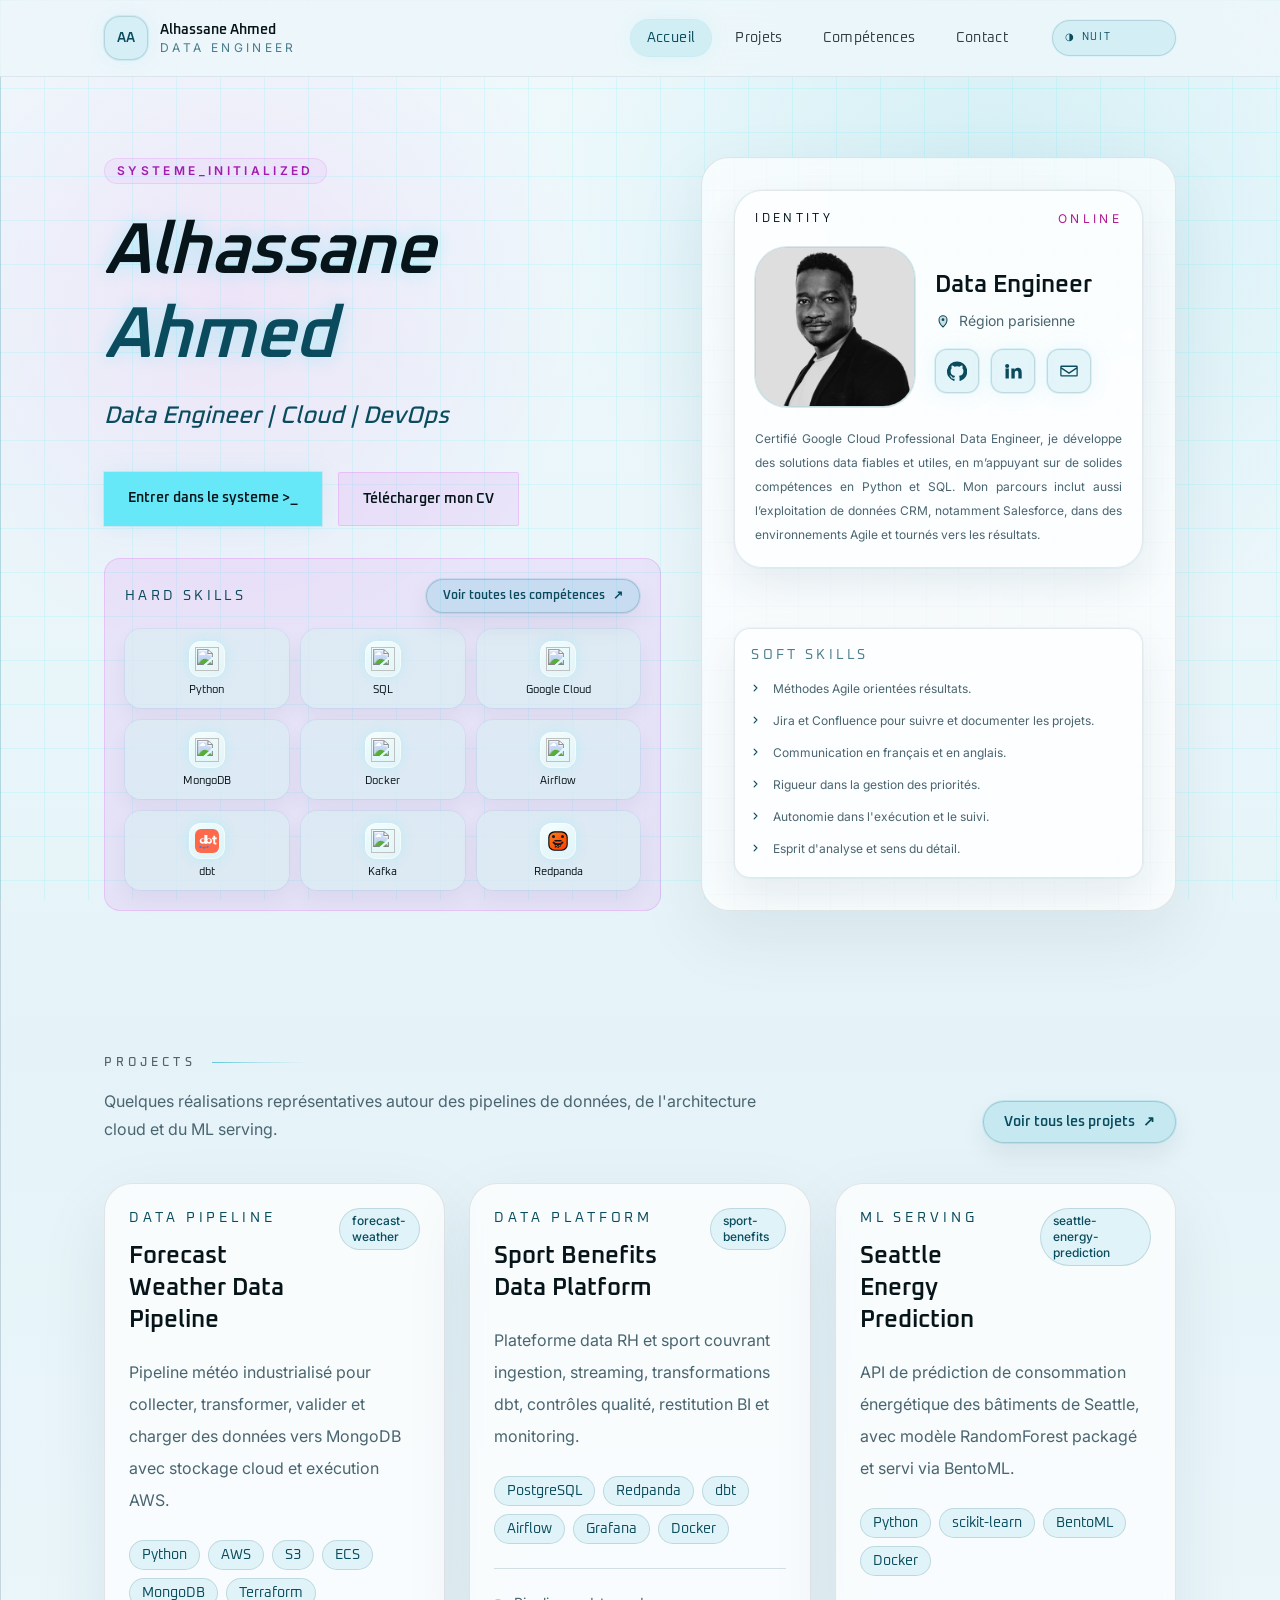
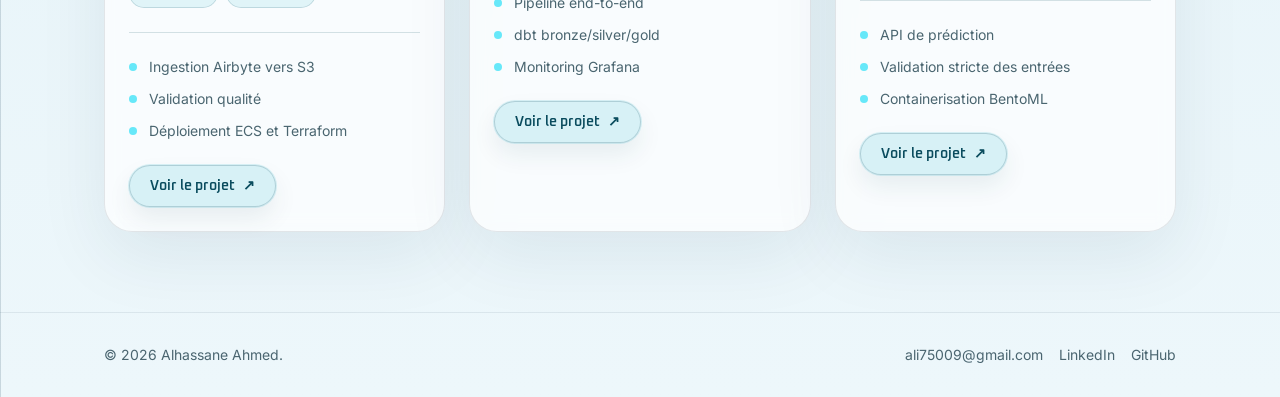
==== commit a4e43ea3: "responsive order bouton  mode clair" ====
--- a/index.html
+++ b/index.html
@@ -6,7 +6,7 @@
       })();
     </script><link rel="preconnect" href="https://fonts.googleapis.com"><link rel="preconnect" href="https://fonts.gstatic.com" crossorigin><link href="https://fonts.googleapis.com/css2?family=Inter:wght@400;500;600;700&family=Oxanium:wght@300;400;500;600;700&display=swap" rel="stylesheet"><title>Alhassane Ahmed | Data Engineer Portfolio</title><link rel="stylesheet" href="/_astro/competences.1aCbSPfa.css"><link rel="stylesheet" href="/responsive-order.css"><script src="/responsive-order.js" defer></script></head> <body class="selection:bg-cyan-300 selection:text-slate-950"> <header class="site-header sticky top-0 z-50 border-b border-white/5 bg-slate-950/80 backdrop-blur-xl"> <div class="mx-auto flex max-w-6xl flex-col gap-4 px-6 py-4 md:flex-row md:items-center md:justify-between md:px-10"> <a href="/" class="flex items-center gap-3"> <span class="tech-title flex h-11 w-11 items-center justify-center rounded-2xl border border-cyan-400/20 bg-cyan-400/10 text-sm font-semibold text-cyan-200 soft-neon">
 AA
-</span> <div> <p class="tech-title text-sm font-semibold text-white">Alhassane Ahmed</p> <p class="text-xs uppercase tracking-[0.28em] text-cyan-300/70">Data Engineer</p> </div> </a> <div class="flex w-full flex-wrap items-center gap-3 md:flex-1 md:justify-end"> <nav class="tech-title flex flex-wrap items-center gap-2"> <a href="/" data-nav-sound class="nav-link button-sound-trigger nav-button rounded-full px-4 py-2 text-sm tracking-wide transition duration-300 hover:-translate-y-1 hover:scale-[1.03] hover:shadow-[0_0_24px_rgba(22,237,245,0.18)] soft-neon bg-cyan-300/10 text-cyan-100"> Accueil </a><a href="/projets" data-nav-sound class="nav-link button-sound-trigger nav-button rounded-full px-4 py-2 text-sm tracking-wide transition duration-300 hover:-translate-y-1 hover:scale-[1.03] hover:shadow-[0_0_24px_rgba(22,237,245,0.18)] text-cyan-50/85 hover:bg-cyan-300/5 hover:text-cyan-100"> Projets </a><a href="/competences" data-nav-sound class="nav-link button-sound-trigger nav-button rounded-full px-4 py-2 text-sm tracking-wide transition duration-300 hover:-translate-y-1 hover:scale-[1.03] hover:shadow-[0_0_24px_rgba(22,237,245,0.18)] text-cyan-50/85 hover:bg-cyan-300/5 hover:text-cyan-100"> Compétences </a><a href="/contact" data-nav-sound class="nav-link button-sound-trigger nav-button rounded-full px-4 py-2 text-sm tracking-wide transition duration-300 hover:-translate-y-1 hover:scale-[1.03] hover:shadow-[0_0_24px_rgba(22,237,245,0.18)] text-cyan-50/85 hover:bg-cyan-300/5 hover:text-cyan-100"> Contact </a> </nav> <button type="button" data-theme-toggle class="theme-toggle tech-title button-sound-trigger nav-button inline-flex h-9 items-center gap-1.5 rounded-full border border-cyan-300/15 bg-cyan-300/5 px-3 text-[0.65rem] uppercase tracking-[0.16em] text-cyan-100 transition duration-300 hover:-translate-y-1 hover:scale-[1.03] hover:border-cyan-300/30 hover:bg-cyan-300/10 md:ml-4" aria-label="Basculer entre le mode sombre et clair" aria-pressed="false"> <span data-theme-icon aria-hidden="true">◐</span> <span data-theme-label>Mode clair</span> </button> </div> </div> </header> <script type="module">const g=document.querySelectorAll("[data-nav-sound]"),s=document.querySelector("[data-theme-toggle]"),m=document.querySelector("[data-theme-label]"),d=document.querySelector("[data-theme-icon]"),u=document.querySelector('meta[name="theme-color"]');let t,p=0,l=null;const T=e=>{document.documentElement.dataset.theme=e,window.localStorage.setItem("theme",e),s instanceof HTMLButtonElement&&s.setAttribute("aria-pressed",String(e==="light")),m&&(m.textContent=e==="light"?"Mode nuit":"Mode clair"),d&&(d.textContent=e==="light"?"◑":"◐"),u instanceof HTMLMetaElement&&(u.content=e==="light"?"#edf7fb":"#050816")},h=()=>{try{t=t||new window.AudioContext,t.state==="suspended"&&t.resume().catch(()=>{});const e=t.currentTime,n=t.createOscillator(),a=t.createOscillator(),i=t.createGain(),o=t.createGain(),c=t.createBiquadFilter();n.type="triangle",n.frequency.setValueAtTime(680,e),n.frequency.exponentialRampToValueAtTime(1020,e+.045),a.type="sine",a.frequency.setValueAtTime(980,e),a.frequency.exponentialRampToValueAtTime(1280,e+.06),i.gain.setValueAtTime(1e-4,e),i.gain.exponentialRampToValueAtTime(.008,e+.01),i.gain.exponentialRampToValueAtTime(1e-4,e+.11),o.gain.setValueAtTime(1e-4,e),o.gain.exponentialRampToValueAtTime(.004,e+.008),o.gain.exponentialRampToValueAtTime(1e-4,e+.09),c.type="bandpass",c.frequency.setValueAtTime(1450,e),c.Q.setValueAtTime(.95,e),n.connect(i),a.connect(o),i.connect(c),o.connect(c),c.connect(t.destination),n.start(e),a.start(e),n.stop(e+.12),a.stop(e+.1)}catch{}},f=()=>{try{if(t=t||new window.AudioContext,t.state==="suspended")return;const e=t.currentTime,n=t.createOscillator(),a=t.createGain(),i=t.createBiquadFilter();n.type="sine",n.frequency.setValueAtTime(1040,e),n.frequency.exponentialRampToValueAtTime(1340,e+.035),i.type="highpass",i.frequency.setValueAtTime(800,e),a.gain.setValueAtTime(1e-4,e),a.gain.exponentialRampToValueAtTime(.0032,e+.008),a.gain.exponentialRampToValueAtTime(1e-4,e+.045),n.connect(i),i.connect(a),a.connect(t.destination),n.start(e),n.stop(e+.05)}catch{}};g.forEach(e=>{e.addEventListener("pointerenter",()=>{e.classList.add("is-armed"),window.setTimeout(()=>e.classList.remove("is-armed"),220)}),e.addEventListener("click",()=>{h()})});if(s instanceof HTMLButtonElement){const e=document.documentElement.dataset.theme==="light"?"light":"dark";T(e),s.addEventListener("pointerenter",()=>{s.classList.add("is-armed"),window.setTimeout(()=>s.classList.remove("is-armed"),220)}),s.addEventListener("click",()=>{h();const n=document.documentElement.dataset.theme==="light"?"dark":"light";T(n)})}document.addEventListener("pointermove",e=>{const n=performance.now();let a=null;if(g.forEach(i=>{const o=i.getBoundingClientRect(),c=o.left+o.width/2,r=o.top+o.height/2;Math.hypot(e.clientX-c,e.clientY-r)<=54&&(a=i)}),s instanceof HTMLButtonElement){const i=s.getBoundingClientRect(),o=i.left+i.width/2,c=i.top+i.height/2;Math.hypot(e.clientX-o,e.clientY-c)<=54&&(a=s)}if(!a){l=null;return}l!==a&&n-p>170&&(l=a,p=n,f())},{passive:!0});</script> <main>  <section class="section-shell pb-10 pt-12 md:pb-16 md:pt-20"> <div class="grid gap-10 lg:grid-cols-[1.08fr_0.92fr] lg:items-stretch"> <div> <span class="eyebrow">SYSTEME_INITIALIZED</span> <h1 class="tech-title neon-text mt-8 max-w-3xl text-5xl font-semibold italic leading-[0.9] tracking-tight text-white md:text-7xl"> <span class="block">Alhassane</span> <span class="mt-3 block text-cyan-300">Ahmed</span> </h1> <p class="tech-title mt-7 text-lg font-medium italic text-cyan-300 md:text-2xl">
+</span> <div> <p class="tech-title text-sm font-semibold text-white">Alhassane Ahmed</p> <p class="text-xs uppercase tracking-[0.28em] text-cyan-300/70">Data Engineer</p> </div> </a> <div class="flex w-full flex-wrap items-center gap-3 md:flex-1 md:justify-end"> <nav class="tech-title flex flex-wrap items-center gap-2"> <a href="/" data-nav-sound class="nav-link button-sound-trigger nav-button rounded-full px-4 py-2 text-sm tracking-wide transition duration-300 hover:-translate-y-1 hover:scale-[1.03] hover:shadow-[0_0_24px_rgba(22,237,245,0.18)] soft-neon bg-cyan-300/10 text-cyan-100"> Accueil </a><a href="/projets" data-nav-sound class="nav-link button-sound-trigger nav-button rounded-full px-4 py-2 text-sm tracking-wide transition duration-300 hover:-translate-y-1 hover:scale-[1.03] hover:shadow-[0_0_24px_rgba(22,237,245,0.18)] text-cyan-50/85 hover:bg-cyan-300/5 hover:text-cyan-100"> Projets </a><a href="/competences" data-nav-sound class="nav-link button-sound-trigger nav-button rounded-full px-4 py-2 text-sm tracking-wide transition duration-300 hover:-translate-y-1 hover:scale-[1.03] hover:shadow-[0_0_24px_rgba(22,237,245,0.18)] text-cyan-50/85 hover:bg-cyan-300/5 hover:text-cyan-100"> Compétences </a><a href="/contact" data-nav-sound class="nav-link button-sound-trigger nav-button rounded-full px-4 py-2 text-sm tracking-wide transition duration-300 hover:-translate-y-1 hover:scale-[1.03] hover:shadow-[0_0_24px_rgba(22,237,245,0.18)] text-cyan-50/85 hover:bg-cyan-300/5 hover:text-cyan-100"> Contact </a> </nav> <button type="button" data-theme-toggle class="theme-toggle tech-title button-sound-trigger nav-button inline-flex h-9 items-center gap-1.5 rounded-full border border-cyan-300/15 bg-cyan-300/5 px-3 text-[0.65rem] uppercase tracking-[0.16em] text-cyan-100 transition duration-300 hover:-translate-y-1 hover:scale-[1.03] hover:border-cyan-300/30 hover:bg-cyan-300/10 md:ml-4" aria-label="Basculer entre le mode sombre et clair" aria-pressed="false"> <span data-theme-icon aria-hidden="true">◐</span> <span data-theme-label>Clair</span> </button> </div> </div> </header> <script type="module">const g=document.querySelectorAll("[data-nav-sound]"),s=document.querySelector("[data-theme-toggle]"),m=document.querySelector("[data-theme-label]"),d=document.querySelector("[data-theme-icon]"),u=document.querySelector('meta[name="theme-color"]');let t,p=0,l=null;const T=e=>{document.documentElement.dataset.theme=e,window.localStorage.setItem("theme",e),s instanceof HTMLButtonElement&&s.setAttribute("aria-pressed",String(e==="light")),m&&(m.textContent=e==="light"?"Nuit":"Clair"),d&&(d.textContent=e==="light"?"◑":"◐"),u instanceof HTMLMetaElement&&(u.content=e==="light"?"#edf7fb":"#050816")},h=()=>{try{t=t||new window.AudioContext,t.state==="suspended"&&t.resume().catch(()=>{});const e=t.currentTime,n=t.createOscillator(),a=t.createOscillator(),i=t.createGain(),o=t.createGain(),c=t.createBiquadFilter();n.type="triangle",n.frequency.setValueAtTime(680,e),n.frequency.exponentialRampToValueAtTime(1020,e+.045),a.type="sine",a.frequency.setValueAtTime(980,e),a.frequency.exponentialRampToValueAtTime(1280,e+.06),i.gain.setValueAtTime(1e-4,e),i.gain.exponentialRampToValueAtTime(.008,e+.01),i.gain.exponentialRampToValueAtTime(1e-4,e+.11),o.gain.setValueAtTime(1e-4,e),o.gain.exponentialRampToValueAtTime(.004,e+.008),o.gain.exponentialRampToValueAtTime(1e-4,e+.09),c.type="bandpass",c.frequency.setValueAtTime(1450,e),c.Q.setValueAtTime(.95,e),n.connect(i),a.connect(o),i.connect(c),o.connect(c),c.connect(t.destination),n.start(e),a.start(e),n.stop(e+.12),a.stop(e+.1)}catch{}},f=()=>{try{if(t=t||new window.AudioContext,t.state==="suspended")return;const e=t.currentTime,n=t.createOscillator(),a=t.createGain(),i=t.createBiquadFilter();n.type="sine",n.frequency.setValueAtTime(1040,e),n.frequency.exponentialRampToValueAtTime(1340,e+.035),i.type="highpass",i.frequency.setValueAtTime(800,e),a.gain.setValueAtTime(1e-4,e),a.gain.exponentialRampToValueAtTime(.0032,e+.008),a.gain.exponentialRampToValueAtTime(1e-4,e+.045),n.connect(i),i.connect(a),a.connect(t.destination),n.start(e),n.stop(e+.05)}catch{}};g.forEach(e=>{e.addEventListener("pointerenter",()=>{e.classList.add("is-armed"),window.setTimeout(()=>e.classList.remove("is-armed"),220)}),e.addEventListener("click",()=>{h()})});if(s instanceof HTMLButtonElement){const e=document.documentElement.dataset.theme==="light"?"light":"dark";T(e),s.addEventListener("pointerenter",()=>{s.classList.add("is-armed"),window.setTimeout(()=>s.classList.remove("is-armed"),220)}),s.addEventListener("click",()=>{h();const n=document.documentElement.dataset.theme==="light"?"dark":"light";T(n)})}document.addEventListener("pointermove",e=>{const n=performance.now();let a=null;if(g.forEach(i=>{const o=i.getBoundingClientRect(),c=o.left+o.width/2,r=o.top+o.height/2;Math.hypot(e.clientX-c,e.clientY-r)<=54&&(a=i)}),s instanceof HTMLButtonElement){const i=s.getBoundingClientRect(),o=i.left+i.width/2,c=i.top+i.height/2;Math.hypot(e.clientX-o,e.clientY-c)<=54&&(a=s)}if(!a){l=null;return}l!==a&&n-p>170&&(l=a,p=n,f())},{passive:!0});</script> <main>  <section class="section-shell pb-10 pt-12 md:pb-16 md:pt-20"> <div class="grid gap-10 lg:grid-cols-[1.08fr_0.92fr] lg:items-stretch"> <div> <span class="eyebrow">SYSTEME_INITIALIZED</span> <h1 class="tech-title neon-text mt-8 max-w-3xl text-5xl font-semibold italic leading-[0.9] tracking-tight text-white md:text-7xl"> <span class="block">Alhassane</span> <span class="mt-3 block text-cyan-300">Ahmed</span> </h1> <p class="tech-title mt-7 text-lg font-medium italic text-cyan-300 md:text-2xl">
 Data Engineer | Cloud | DevOps
 </p> <div class="mt-10 flex flex-wrap gap-4"> <a href="/projets" data-hero-button-sound class="button-sound-trigger tech-title px-6 py-4 text-sm font-semibold transition system-button soft-neon hover:shadow-[0_0_34px_rgba(22,237,245,0.28)] bg-cyan-300 text-slate-950 hover:-translate-y-1 hover:scale-[1.02] hover:bg-cyan-200"> Entrer dans le systeme &gt;_ </a><a href="/cv-alhassane-ahmed.pdf" download data-hero-button-sound class="button-sound-trigger tech-title px-6 py-4 text-sm font-semibold transition cv-button rounded-sm border border-fuchsia-500/20 bg-fuchsia-500/10 text-fuchsia-100 hover:-translate-y-1 hover:scale-[1.02] hover:bg-fuchsia-500/20"> Télécharger mon CV </a> </div> <div class="mt-8 rounded-2xl border border-fuchsia-500/20 bg-fuchsia-500/10 p-5"> <div class="flex flex-col gap-4 sm:flex-row sm:items-center sm:justify-between"> <p class="tech-title text-sm uppercase tracking-[0.24em] text-cyan-200/80">Hard skills</p> <a href="/competences" class="project-link button-sound-trigger tech-title inline-flex w-fit items-center gap-2 rounded-full border border-cyan-300/30 bg-cyan-300/15 px-4 py-2 text-xs font-semibold text-cyan-50 transition duration-300 hover:-translate-y-1 hover:scale-[1.05] hover:border-cyan-200/60 hover:bg-cyan-300/25 hover:text-white">
 Voir toutes les compétences
--- a/responsive-order.css
+++ b/responsive-order.css
@@ -1,9 +1,42 @@
 @media (max-width: 1023.98px) {
   .mobile-profile-slot {
-    margin-top: 2rem;
+    margin-top: 2.5rem;
   }
 
   .mobile-profile-slot + div {
-    margin-top: 2rem;
+    margin-top: 2.5rem;
   }
 }
+
+@media (max-width: 767.98px) {
+  .site-header > div {
+    display: grid;
+    grid-template-columns: minmax(0, 1fr) auto;
+    align-items: center;
+    gap: 1rem;
+  }
+
+  .site-header > div > a {
+    min-width: 0;
+  }
+
+  .site-header > div > div {
+    display: contents;
+  }
+
+  .site-header nav {
+    grid-column: 1 / -1;
+    justify-content: flex-start;
+  }
+
+  .theme-toggle {
+    grid-column: 2;
+    grid-row: 1;
+    justify-self: end;
+    min-width: 4.6rem;
+    height: 2rem;
+    padding-inline: 0.65rem;
+    font-size: 0.58rem;
+    letter-spacing: 0.12em;
+  }
+}
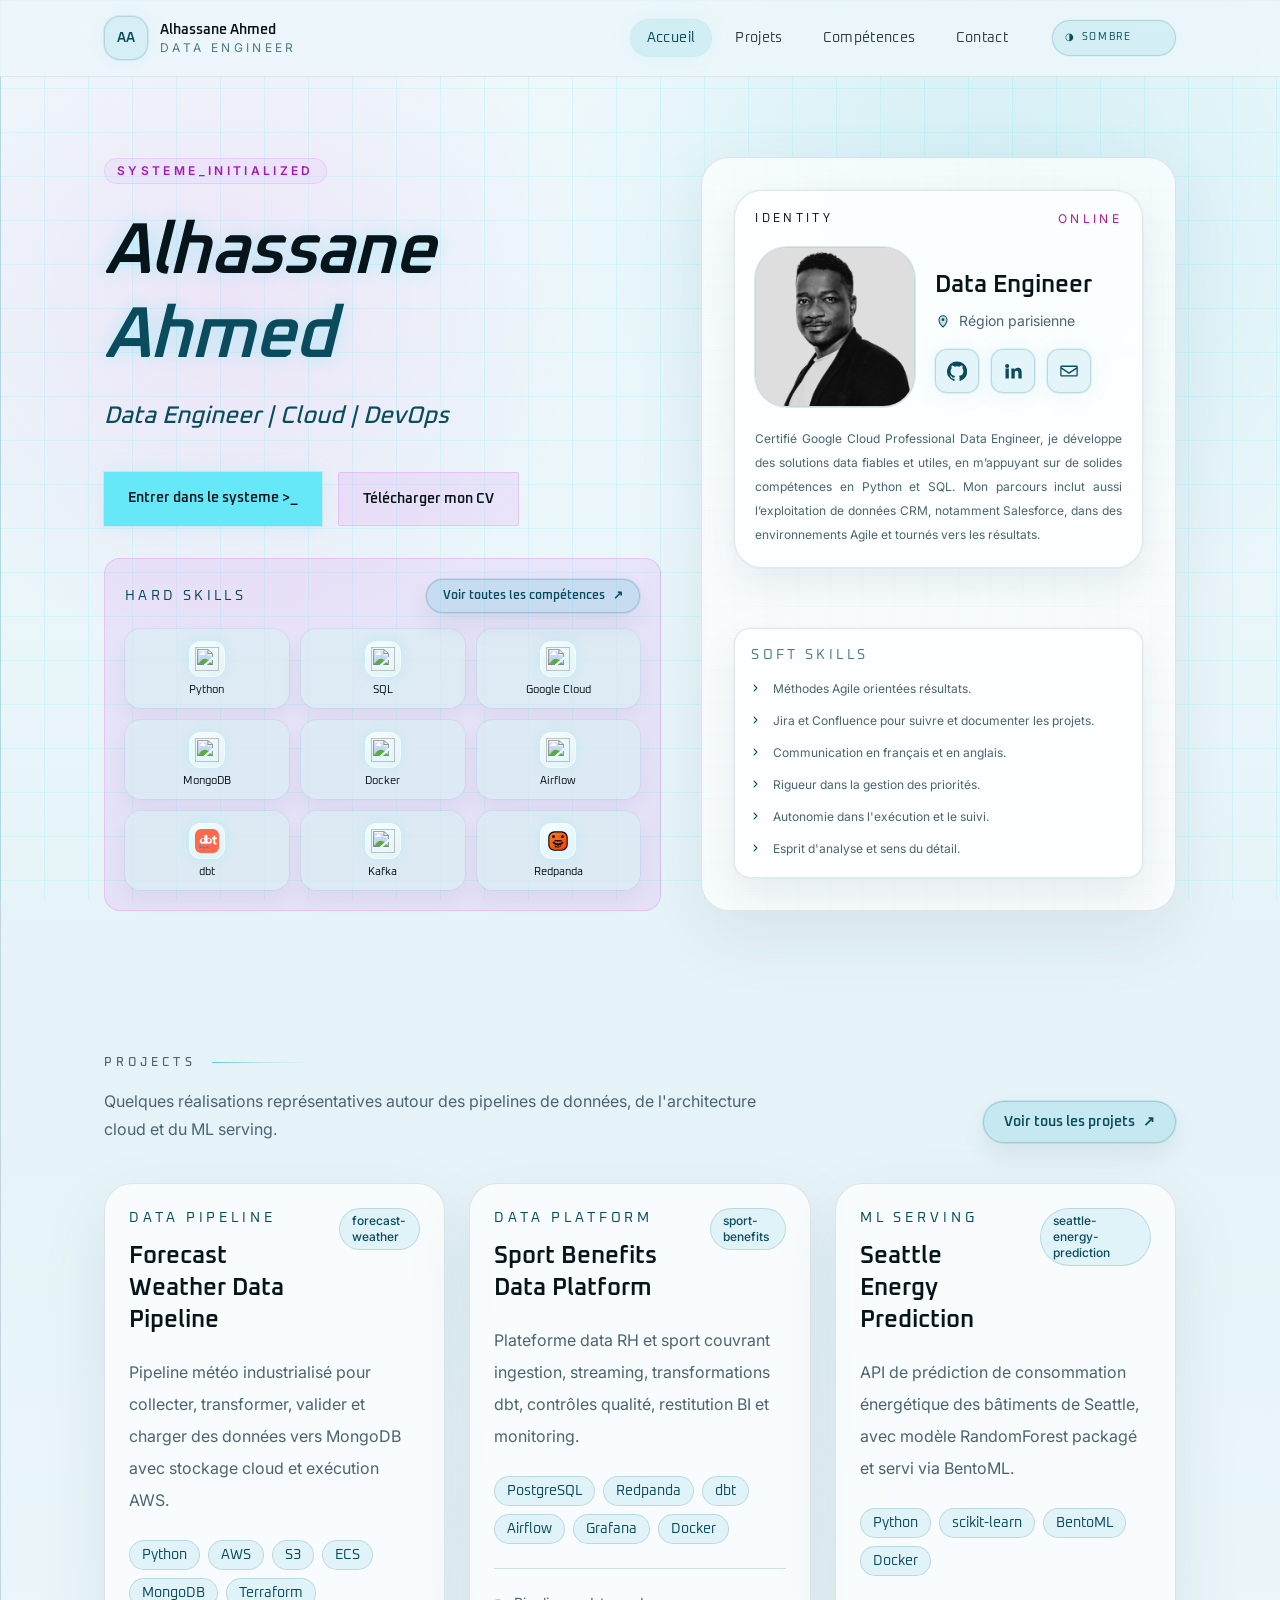
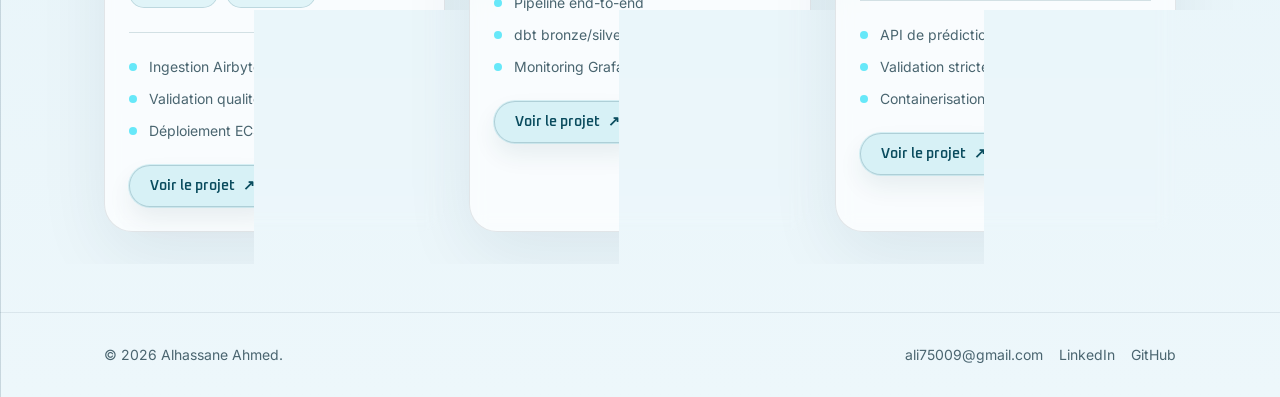
==== commit 3e779b3f: "refacto parcours" ====
--- a/index.html
+++ b/index.html
@@ -6,7 +6,7 @@
       })();
     </script><link rel="preconnect" href="https://fonts.googleapis.com"><link rel="preconnect" href="https://fonts.gstatic.com" crossorigin><link href="https://fonts.googleapis.com/css2?family=Inter:wght@400;500;600;700&family=Oxanium:wght@300;400;500;600;700&display=swap" rel="stylesheet"><title>Alhassane Ahmed | Data Engineer Portfolio</title><link rel="stylesheet" href="/_astro/competences.1aCbSPfa.css"><link rel="stylesheet" href="/responsive-order.css"><script src="/responsive-order.js" defer></script></head> <body class="selection:bg-cyan-300 selection:text-slate-950"> <header class="site-header sticky top-0 z-50 border-b border-white/5 bg-slate-950/80 backdrop-blur-xl"> <div class="mx-auto flex max-w-6xl flex-col gap-4 px-6 py-4 md:flex-row md:items-center md:justify-between md:px-10"> <a href="/" class="flex items-center gap-3"> <span class="tech-title flex h-11 w-11 items-center justify-center rounded-2xl border border-cyan-400/20 bg-cyan-400/10 text-sm font-semibold text-cyan-200 soft-neon">
 AA
-</span> <div> <p class="tech-title text-sm font-semibold text-white">Alhassane Ahmed</p> <p class="text-xs uppercase tracking-[0.28em] text-cyan-300/70">Data Engineer</p> </div> </a> <div class="flex w-full flex-wrap items-center gap-3 md:flex-1 md:justify-end"> <nav class="tech-title flex flex-wrap items-center gap-2"> <a href="/" data-nav-sound class="nav-link button-sound-trigger nav-button rounded-full px-4 py-2 text-sm tracking-wide transition duration-300 hover:-translate-y-1 hover:scale-[1.03] hover:shadow-[0_0_24px_rgba(22,237,245,0.18)] soft-neon bg-cyan-300/10 text-cyan-100"> Accueil </a><a href="/projets" data-nav-sound class="nav-link button-sound-trigger nav-button rounded-full px-4 py-2 text-sm tracking-wide transition duration-300 hover:-translate-y-1 hover:scale-[1.03] hover:shadow-[0_0_24px_rgba(22,237,245,0.18)] text-cyan-50/85 hover:bg-cyan-300/5 hover:text-cyan-100"> Projets </a><a href="/competences" data-nav-sound class="nav-link button-sound-trigger nav-button rounded-full px-4 py-2 text-sm tracking-wide transition duration-300 hover:-translate-y-1 hover:scale-[1.03] hover:shadow-[0_0_24px_rgba(22,237,245,0.18)] text-cyan-50/85 hover:bg-cyan-300/5 hover:text-cyan-100"> Compétences </a><a href="/contact" data-nav-sound class="nav-link button-sound-trigger nav-button rounded-full px-4 py-2 text-sm tracking-wide transition duration-300 hover:-translate-y-1 hover:scale-[1.03] hover:shadow-[0_0_24px_rgba(22,237,245,0.18)] text-cyan-50/85 hover:bg-cyan-300/5 hover:text-cyan-100"> Contact </a> </nav> <button type="button" data-theme-toggle class="theme-toggle tech-title button-sound-trigger nav-button inline-flex h-9 items-center gap-1.5 rounded-full border border-cyan-300/15 bg-cyan-300/5 px-3 text-[0.65rem] uppercase tracking-[0.16em] text-cyan-100 transition duration-300 hover:-translate-y-1 hover:scale-[1.03] hover:border-cyan-300/30 hover:bg-cyan-300/10 md:ml-4" aria-label="Basculer entre le mode sombre et clair" aria-pressed="false"> <span data-theme-icon aria-hidden="true">◐</span> <span data-theme-label>Clair</span> </button> </div> </div> </header> <script type="module">const g=document.querySelectorAll("[data-nav-sound]"),s=document.querySelector("[data-theme-toggle]"),m=document.querySelector("[data-theme-label]"),d=document.querySelector("[data-theme-icon]"),u=document.querySelector('meta[name="theme-color"]');let t,p=0,l=null;const T=e=>{document.documentElement.dataset.theme=e,window.localStorage.setItem("theme",e),s instanceof HTMLButtonElement&&s.setAttribute("aria-pressed",String(e==="light")),m&&(m.textContent=e==="light"?"Nuit":"Clair"),d&&(d.textContent=e==="light"?"◑":"◐"),u instanceof HTMLMetaElement&&(u.content=e==="light"?"#edf7fb":"#050816")},h=()=>{try{t=t||new window.AudioContext,t.state==="suspended"&&t.resume().catch(()=>{});const e=t.currentTime,n=t.createOscillator(),a=t.createOscillator(),i=t.createGain(),o=t.createGain(),c=t.createBiquadFilter();n.type="triangle",n.frequency.setValueAtTime(680,e),n.frequency.exponentialRampToValueAtTime(1020,e+.045),a.type="sine",a.frequency.setValueAtTime(980,e),a.frequency.exponentialRampToValueAtTime(1280,e+.06),i.gain.setValueAtTime(1e-4,e),i.gain.exponentialRampToValueAtTime(.008,e+.01),i.gain.exponentialRampToValueAtTime(1e-4,e+.11),o.gain.setValueAtTime(1e-4,e),o.gain.exponentialRampToValueAtTime(.004,e+.008),o.gain.exponentialRampToValueAtTime(1e-4,e+.09),c.type="bandpass",c.frequency.setValueAtTime(1450,e),c.Q.setValueAtTime(.95,e),n.connect(i),a.connect(o),i.connect(c),o.connect(c),c.connect(t.destination),n.start(e),a.start(e),n.stop(e+.12),a.stop(e+.1)}catch{}},f=()=>{try{if(t=t||new window.AudioContext,t.state==="suspended")return;const e=t.currentTime,n=t.createOscillator(),a=t.createGain(),i=t.createBiquadFilter();n.type="sine",n.frequency.setValueAtTime(1040,e),n.frequency.exponentialRampToValueAtTime(1340,e+.035),i.type="highpass",i.frequency.setValueAtTime(800,e),a.gain.setValueAtTime(1e-4,e),a.gain.exponentialRampToValueAtTime(.0032,e+.008),a.gain.exponentialRampToValueAtTime(1e-4,e+.045),n.connect(i),i.connect(a),a.connect(t.destination),n.start(e),n.stop(e+.05)}catch{}};g.forEach(e=>{e.addEventListener("pointerenter",()=>{e.classList.add("is-armed"),window.setTimeout(()=>e.classList.remove("is-armed"),220)}),e.addEventListener("click",()=>{h()})});if(s instanceof HTMLButtonElement){const e=document.documentElement.dataset.theme==="light"?"light":"dark";T(e),s.addEventListener("pointerenter",()=>{s.classList.add("is-armed"),window.setTimeout(()=>s.classList.remove("is-armed"),220)}),s.addEventListener("click",()=>{h();const n=document.documentElement.dataset.theme==="light"?"dark":"light";T(n)})}document.addEventListener("pointermove",e=>{const n=performance.now();let a=null;if(g.forEach(i=>{const o=i.getBoundingClientRect(),c=o.left+o.width/2,r=o.top+o.height/2;Math.hypot(e.clientX-c,e.clientY-r)<=54&&(a=i)}),s instanceof HTMLButtonElement){const i=s.getBoundingClientRect(),o=i.left+i.width/2,c=i.top+i.height/2;Math.hypot(e.clientX-o,e.clientY-c)<=54&&(a=s)}if(!a){l=null;return}l!==a&&n-p>170&&(l=a,p=n,f())},{passive:!0});</script> <main>  <section class="section-shell pb-10 pt-12 md:pb-16 md:pt-20"> <div class="grid gap-10 lg:grid-cols-[1.08fr_0.92fr] lg:items-stretch"> <div> <span class="eyebrow">SYSTEME_INITIALIZED</span> <h1 class="tech-title neon-text mt-8 max-w-3xl text-5xl font-semibold italic leading-[0.9] tracking-tight text-white md:text-7xl"> <span class="block">Alhassane</span> <span class="mt-3 block text-cyan-300">Ahmed</span> </h1> <p class="tech-title mt-7 text-lg font-medium italic text-cyan-300 md:text-2xl">
+</span> <div> <p class="tech-title text-sm font-semibold text-white">Alhassane Ahmed</p> <p class="text-xs uppercase tracking-[0.28em] text-cyan-300/70">Data Engineer</p> </div> </a> <div class="flex w-full flex-wrap items-center gap-3 md:flex-1 md:justify-end"> <nav class="tech-title flex flex-wrap items-center gap-2"> <a href="/" data-nav-sound class="nav-link button-sound-trigger nav-button rounded-full px-4 py-2 text-sm tracking-wide transition duration-300 hover:-translate-y-1 hover:scale-[1.03] hover:shadow-[0_0_24px_rgba(22,237,245,0.18)] soft-neon bg-cyan-300/10 text-cyan-100"> Accueil </a><a href="/projets" data-nav-sound class="nav-link button-sound-trigger nav-button rounded-full px-4 py-2 text-sm tracking-wide transition duration-300 hover:-translate-y-1 hover:scale-[1.03] hover:shadow-[0_0_24px_rgba(22,237,245,0.18)] text-cyan-50/85 hover:bg-cyan-300/5 hover:text-cyan-100"> Projets </a><a href="/competences" data-nav-sound class="nav-link button-sound-trigger nav-button rounded-full px-4 py-2 text-sm tracking-wide transition duration-300 hover:-translate-y-1 hover:scale-[1.03] hover:shadow-[0_0_24px_rgba(22,237,245,0.18)] text-cyan-50/85 hover:bg-cyan-300/5 hover:text-cyan-100"> Compétences </a><a href="/contact" data-nav-sound class="nav-link button-sound-trigger nav-button rounded-full px-4 py-2 text-sm tracking-wide transition duration-300 hover:-translate-y-1 hover:scale-[1.03] hover:shadow-[0_0_24px_rgba(22,237,245,0.18)] text-cyan-50/85 hover:bg-cyan-300/5 hover:text-cyan-100"> Contact </a> </nav> <button type="button" data-theme-toggle class="theme-toggle tech-title button-sound-trigger nav-button inline-flex h-9 items-center gap-1.5 rounded-full border border-cyan-300/15 bg-cyan-300/5 px-3 text-[0.65rem] uppercase tracking-[0.16em] text-cyan-100 transition duration-300 hover:-translate-y-1 hover:scale-[1.03] hover:border-cyan-300/30 hover:bg-cyan-300/10 md:ml-4" aria-label="Basculer entre le mode sombre et clair" aria-pressed="false"> <span data-theme-icon aria-hidden="true">◐</span> <span data-theme-label>Clair</span> </button> </div> </div> </header> <script type="module">const g=document.querySelectorAll("[data-nav-sound]"),s=document.querySelector("[data-theme-toggle]"),m=document.querySelector("[data-theme-label]"),d=document.querySelector("[data-theme-icon]"),u=document.querySelector('meta[name="theme-color"]');let t,p=0,l=null;const T=e=>{document.documentElement.dataset.theme=e,window.localStorage.setItem("theme",e),s instanceof HTMLButtonElement&&s.setAttribute("aria-pressed",String(e==="light")),m&&(m.textContent=e==="light"?"Sombre":"Clair"),d&&(d.textContent=e==="light"?"◑":"◐"),u instanceof HTMLMetaElement&&(u.content=e==="light"?"#edf7fb":"#050816")},h=()=>{try{t=t||new window.AudioContext,t.state==="suspended"&&t.resume().catch(()=>{});const e=t.currentTime,n=t.createOscillator(),a=t.createOscillator(),i=t.createGain(),o=t.createGain(),c=t.createBiquadFilter();n.type="triangle",n.frequency.setValueAtTime(680,e),n.frequency.exponentialRampToValueAtTime(1020,e+.045),a.type="sine",a.frequency.setValueAtTime(980,e),a.frequency.exponentialRampToValueAtTime(1280,e+.06),i.gain.setValueAtTime(1e-4,e),i.gain.exponentialRampToValueAtTime(.008,e+.01),i.gain.exponentialRampToValueAtTime(1e-4,e+.11),o.gain.setValueAtTime(1e-4,e),o.gain.exponentialRampToValueAtTime(.004,e+.008),o.gain.exponentialRampToValueAtTime(1e-4,e+.09),c.type="bandpass",c.frequency.setValueAtTime(1450,e),c.Q.setValueAtTime(.95,e),n.connect(i),a.connect(o),i.connect(c),o.connect(c),c.connect(t.destination),n.start(e),a.start(e),n.stop(e+.12),a.stop(e+.1)}catch{}},f=()=>{try{if(t=t||new window.AudioContext,t.state==="suspended")return;const e=t.currentTime,n=t.createOscillator(),a=t.createGain(),i=t.createBiquadFilter();n.type="sine",n.frequency.setValueAtTime(1040,e),n.frequency.exponentialRampToValueAtTime(1340,e+.035),i.type="highpass",i.frequency.setValueAtTime(800,e),a.gain.setValueAtTime(1e-4,e),a.gain.exponentialRampToValueAtTime(.0032,e+.008),a.gain.exponentialRampToValueAtTime(1e-4,e+.045),n.connect(i),i.connect(a),a.connect(t.destination),n.start(e),n.stop(e+.05)}catch{}};g.forEach(e=>{e.addEventListener("pointerenter",()=>{e.classList.add("is-armed"),window.setTimeout(()=>e.classList.remove("is-armed"),220)}),e.addEventListener("click",()=>{h()})});if(s instanceof HTMLButtonElement){const e=document.documentElement.dataset.theme==="light"?"light":"dark";T(e),s.addEventListener("pointerenter",()=>{s.classList.add("is-armed"),window.setTimeout(()=>s.classList.remove("is-armed"),220)}),s.addEventListener("click",()=>{h();const n=document.documentElement.dataset.theme==="light"?"dark":"light";T(n)})}document.addEventListener("pointermove",e=>{const n=performance.now();let a=null;if(g.forEach(i=>{const o=i.getBoundingClientRect(),c=o.left+o.width/2,r=o.top+o.height/2;Math.hypot(e.clientX-c,e.clientY-r)<=54&&(a=i)}),s instanceof HTMLButtonElement){const i=s.getBoundingClientRect(),o=i.left+i.width/2,c=i.top+i.height/2;Math.hypot(e.clientX-o,e.clientY-c)<=54&&(a=s)}if(!a){l=null;return}l!==a&&n-p>170&&(l=a,p=n,f())},{passive:!0});</script> <main>  <section class="section-shell pb-10 pt-12 md:pb-16 md:pt-20"> <div class="grid gap-10 lg:grid-cols-[1.08fr_0.92fr] lg:items-stretch"> <div> <span class="eyebrow">SYSTEME_INITIALIZED</span> <h1 class="tech-title neon-text mt-8 max-w-3xl text-5xl font-semibold italic leading-[0.9] tracking-tight text-white md:text-7xl"> <span class="block">Alhassane</span> <span class="mt-3 block text-cyan-300">Ahmed</span> </h1> <p class="tech-title mt-7 text-lg font-medium italic text-cyan-300 md:text-2xl">
 Data Engineer | Cloud | DevOps
 </p> <div class="mt-10 flex flex-wrap gap-4"> <a href="/projets" data-hero-button-sound class="button-sound-trigger tech-title px-6 py-4 text-sm font-semibold transition system-button soft-neon hover:shadow-[0_0_34px_rgba(22,237,245,0.28)] bg-cyan-300 text-slate-950 hover:-translate-y-1 hover:scale-[1.02] hover:bg-cyan-200"> Entrer dans le systeme &gt;_ </a><a href="/cv-alhassane-ahmed.pdf" download data-hero-button-sound class="button-sound-trigger tech-title px-6 py-4 text-sm font-semibold transition cv-button rounded-sm border border-fuchsia-500/20 bg-fuchsia-500/10 text-fuchsia-100 hover:-translate-y-1 hover:scale-[1.02] hover:bg-fuchsia-500/20"> Télécharger mon CV </a> </div> <div class="mt-8 rounded-2xl border border-fuchsia-500/20 bg-fuchsia-500/10 p-5"> <div class="flex flex-col gap-4 sm:flex-row sm:items-center sm:justify-between"> <p class="tech-title text-sm uppercase tracking-[0.24em] text-cyan-200/80">Hard skills</p> <a href="/competences" class="project-link button-sound-trigger tech-title inline-flex w-fit items-center gap-2 rounded-full border border-cyan-300/30 bg-cyan-300/15 px-4 py-2 text-xs font-semibold text-cyan-50 transition duration-300 hover:-translate-y-1 hover:scale-[1.05] hover:border-cyan-200/60 hover:bg-cyan-300/25 hover:text-white">
 Voir toutes les compétences
--- a/responsive-order.css
+++ b/responsive-order.css
@@ -11,9 +11,13 @@
 @media (max-width: 767.98px) {
   .site-header > div {
     display: grid;
-    grid-template-columns: minmax(0, 1fr) auto;
+    grid-template-columns: minmax(0, max-content) auto;
     align-items: center;
-    gap: 1rem;
+    justify-content: start;
+    column-gap: 0.75rem;
+    row-gap: 1rem;
+    padding-left: 1rem;
+    padding-right: 1rem;
   }
 
   .site-header > div > a {
@@ -26,17 +30,18 @@
 
   .site-header nav {
     grid-column: 1 / -1;
+    grid-row: 2;
     justify-content: flex-start;
   }
 
   .theme-toggle {
     grid-column: 2;
     grid-row: 1;
-    justify-self: end;
-    min-width: 4.6rem;
+    justify-self: start;
+    min-width: 4rem;
     height: 2rem;
-    padding-inline: 0.65rem;
-    font-size: 0.58rem;
-    letter-spacing: 0.12em;
+    padding-inline: 0.55rem;
+    font-size: 0.55rem;
+    letter-spacing: 0.1em;
   }
 }
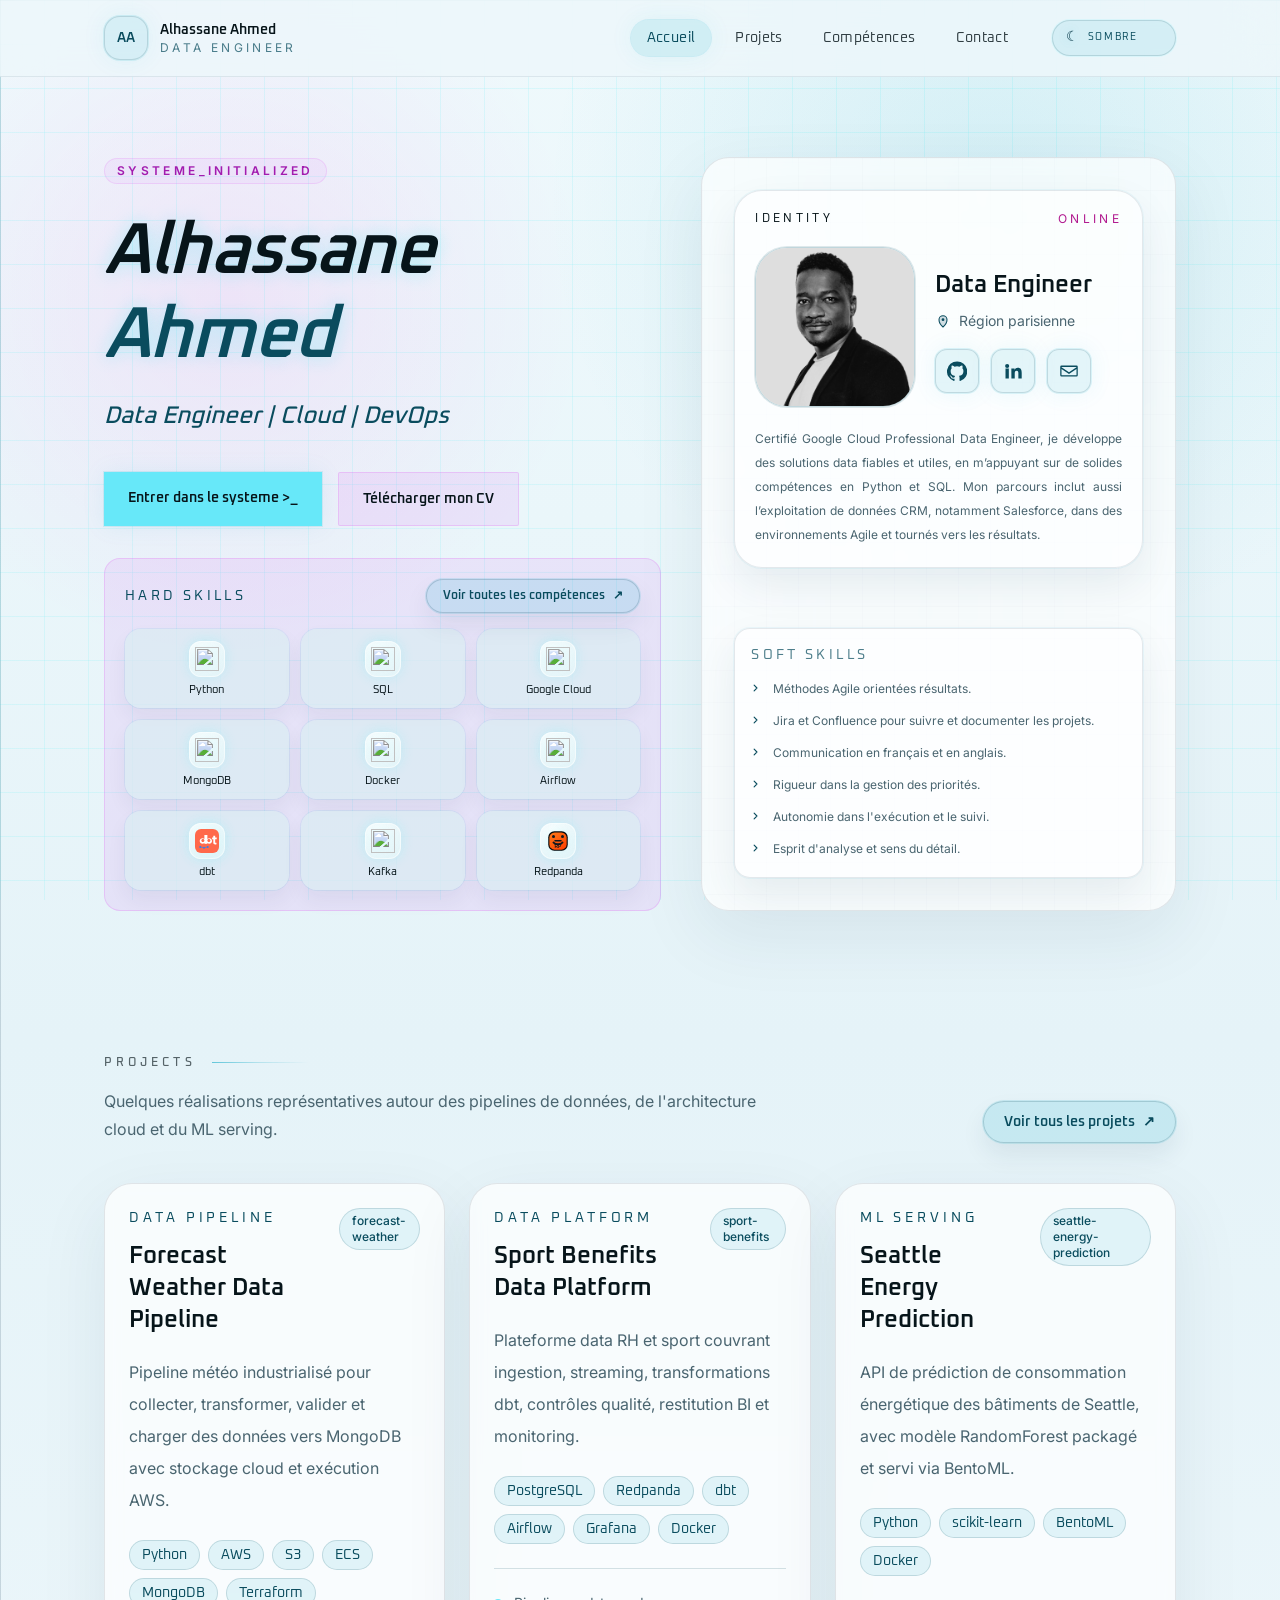
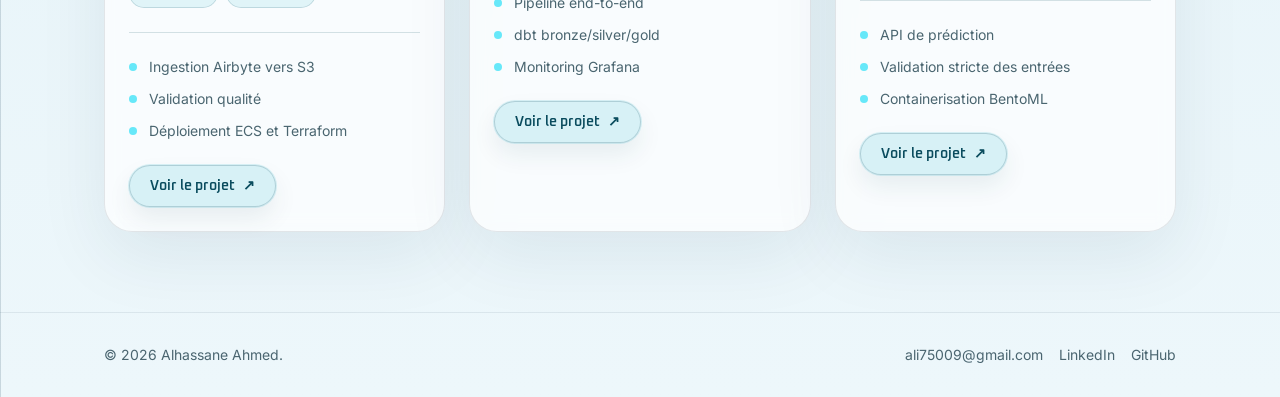
==== commit e8ad09ed: "refacto parcours" ====
--- a/index.html
+++ b/index.html
@@ -6,7 +6,7 @@
       })();
     </script><link rel="preconnect" href="https://fonts.googleapis.com"><link rel="preconnect" href="https://fonts.gstatic.com" crossorigin><link href="https://fonts.googleapis.com/css2?family=Inter:wght@400;500;600;700&family=Oxanium:wght@300;400;500;600;700&display=swap" rel="stylesheet"><title>Alhassane Ahmed | Data Engineer Portfolio</title><link rel="stylesheet" href="/_astro/competences.1aCbSPfa.css"><link rel="stylesheet" href="/responsive-order.css"><script src="/responsive-order.js" defer></script></head> <body class="selection:bg-cyan-300 selection:text-slate-950"> <header class="site-header sticky top-0 z-50 border-b border-white/5 bg-slate-950/80 backdrop-blur-xl"> <div class="mx-auto flex max-w-6xl flex-col gap-4 px-6 py-4 md:flex-row md:items-center md:justify-between md:px-10"> <a href="/" class="flex items-center gap-3"> <span class="tech-title flex h-11 w-11 items-center justify-center rounded-2xl border border-cyan-400/20 bg-cyan-400/10 text-sm font-semibold text-cyan-200 soft-neon">
 AA
-</span> <div> <p class="tech-title text-sm font-semibold text-white">Alhassane Ahmed</p> <p class="text-xs uppercase tracking-[0.28em] text-cyan-300/70">Data Engineer</p> </div> </a> <div class="flex w-full flex-wrap items-center gap-3 md:flex-1 md:justify-end"> <nav class="tech-title flex flex-wrap items-center gap-2"> <a href="/" data-nav-sound class="nav-link button-sound-trigger nav-button rounded-full px-4 py-2 text-sm tracking-wide transition duration-300 hover:-translate-y-1 hover:scale-[1.03] hover:shadow-[0_0_24px_rgba(22,237,245,0.18)] soft-neon bg-cyan-300/10 text-cyan-100"> Accueil </a><a href="/projets" data-nav-sound class="nav-link button-sound-trigger nav-button rounded-full px-4 py-2 text-sm tracking-wide transition duration-300 hover:-translate-y-1 hover:scale-[1.03] hover:shadow-[0_0_24px_rgba(22,237,245,0.18)] text-cyan-50/85 hover:bg-cyan-300/5 hover:text-cyan-100"> Projets </a><a href="/competences" data-nav-sound class="nav-link button-sound-trigger nav-button rounded-full px-4 py-2 text-sm tracking-wide transition duration-300 hover:-translate-y-1 hover:scale-[1.03] hover:shadow-[0_0_24px_rgba(22,237,245,0.18)] text-cyan-50/85 hover:bg-cyan-300/5 hover:text-cyan-100"> Compétences </a><a href="/contact" data-nav-sound class="nav-link button-sound-trigger nav-button rounded-full px-4 py-2 text-sm tracking-wide transition duration-300 hover:-translate-y-1 hover:scale-[1.03] hover:shadow-[0_0_24px_rgba(22,237,245,0.18)] text-cyan-50/85 hover:bg-cyan-300/5 hover:text-cyan-100"> Contact </a> </nav> <button type="button" data-theme-toggle class="theme-toggle tech-title button-sound-trigger nav-button inline-flex h-9 items-center gap-1.5 rounded-full border border-cyan-300/15 bg-cyan-300/5 px-3 text-[0.65rem] uppercase tracking-[0.16em] text-cyan-100 transition duration-300 hover:-translate-y-1 hover:scale-[1.03] hover:border-cyan-300/30 hover:bg-cyan-300/10 md:ml-4" aria-label="Basculer entre le mode sombre et clair" aria-pressed="false"> <span data-theme-icon aria-hidden="true">◐</span> <span data-theme-label>Clair</span> </button> </div> </div> </header> <script type="module">const g=document.querySelectorAll("[data-nav-sound]"),s=document.querySelector("[data-theme-toggle]"),m=document.querySelector("[data-theme-label]"),d=document.querySelector("[data-theme-icon]"),u=document.querySelector('meta[name="theme-color"]');let t,p=0,l=null;const T=e=>{document.documentElement.dataset.theme=e,window.localStorage.setItem("theme",e),s instanceof HTMLButtonElement&&s.setAttribute("aria-pressed",String(e==="light")),m&&(m.textContent=e==="light"?"Sombre":"Clair"),d&&(d.textContent=e==="light"?"◑":"◐"),u instanceof HTMLMetaElement&&(u.content=e==="light"?"#edf7fb":"#050816")},h=()=>{try{t=t||new window.AudioContext,t.state==="suspended"&&t.resume().catch(()=>{});const e=t.currentTime,n=t.createOscillator(),a=t.createOscillator(),i=t.createGain(),o=t.createGain(),c=t.createBiquadFilter();n.type="triangle",n.frequency.setValueAtTime(680,e),n.frequency.exponentialRampToValueAtTime(1020,e+.045),a.type="sine",a.frequency.setValueAtTime(980,e),a.frequency.exponentialRampToValueAtTime(1280,e+.06),i.gain.setValueAtTime(1e-4,e),i.gain.exponentialRampToValueAtTime(.008,e+.01),i.gain.exponentialRampToValueAtTime(1e-4,e+.11),o.gain.setValueAtTime(1e-4,e),o.gain.exponentialRampToValueAtTime(.004,e+.008),o.gain.exponentialRampToValueAtTime(1e-4,e+.09),c.type="bandpass",c.frequency.setValueAtTime(1450,e),c.Q.setValueAtTime(.95,e),n.connect(i),a.connect(o),i.connect(c),o.connect(c),c.connect(t.destination),n.start(e),a.start(e),n.stop(e+.12),a.stop(e+.1)}catch{}},f=()=>{try{if(t=t||new window.AudioContext,t.state==="suspended")return;const e=t.currentTime,n=t.createOscillator(),a=t.createGain(),i=t.createBiquadFilter();n.type="sine",n.frequency.setValueAtTime(1040,e),n.frequency.exponentialRampToValueAtTime(1340,e+.035),i.type="highpass",i.frequency.setValueAtTime(800,e),a.gain.setValueAtTime(1e-4,e),a.gain.exponentialRampToValueAtTime(.0032,e+.008),a.gain.exponentialRampToValueAtTime(1e-4,e+.045),n.connect(i),i.connect(a),a.connect(t.destination),n.start(e),n.stop(e+.05)}catch{}};g.forEach(e=>{e.addEventListener("pointerenter",()=>{e.classList.add("is-armed"),window.setTimeout(()=>e.classList.remove("is-armed"),220)}),e.addEventListener("click",()=>{h()})});if(s instanceof HTMLButtonElement){const e=document.documentElement.dataset.theme==="light"?"light":"dark";T(e),s.addEventListener("pointerenter",()=>{s.classList.add("is-armed"),window.setTimeout(()=>s.classList.remove("is-armed"),220)}),s.addEventListener("click",()=>{h();const n=document.documentElement.dataset.theme==="light"?"dark":"light";T(n)})}document.addEventListener("pointermove",e=>{const n=performance.now();let a=null;if(g.forEach(i=>{const o=i.getBoundingClientRect(),c=o.left+o.width/2,r=o.top+o.height/2;Math.hypot(e.clientX-c,e.clientY-r)<=54&&(a=i)}),s instanceof HTMLButtonElement){const i=s.getBoundingClientRect(),o=i.left+i.width/2,c=i.top+i.height/2;Math.hypot(e.clientX-o,e.clientY-c)<=54&&(a=s)}if(!a){l=null;return}l!==a&&n-p>170&&(l=a,p=n,f())},{passive:!0});</script> <main>  <section class="section-shell pb-10 pt-12 md:pb-16 md:pt-20"> <div class="grid gap-10 lg:grid-cols-[1.08fr_0.92fr] lg:items-stretch"> <div> <span class="eyebrow">SYSTEME_INITIALIZED</span> <h1 class="tech-title neon-text mt-8 max-w-3xl text-5xl font-semibold italic leading-[0.9] tracking-tight text-white md:text-7xl"> <span class="block">Alhassane</span> <span class="mt-3 block text-cyan-300">Ahmed</span> </h1> <p class="tech-title mt-7 text-lg font-medium italic text-cyan-300 md:text-2xl">
+</span> <div> <p class="tech-title text-sm font-semibold text-white">Alhassane Ahmed</p> <p class="text-xs uppercase tracking-[0.28em] text-cyan-300/70">Data Engineer</p> </div> </a> <div class="flex w-full flex-wrap items-center gap-3 md:flex-1 md:justify-end"> <nav class="tech-title flex flex-wrap items-center gap-2"> <a href="/" data-nav-sound class="nav-link button-sound-trigger nav-button rounded-full px-4 py-2 text-sm tracking-wide transition duration-300 hover:-translate-y-1 hover:scale-[1.03] hover:shadow-[0_0_24px_rgba(22,237,245,0.18)] soft-neon bg-cyan-300/10 text-cyan-100"> Accueil </a><a href="/projets" data-nav-sound class="nav-link button-sound-trigger nav-button rounded-full px-4 py-2 text-sm tracking-wide transition duration-300 hover:-translate-y-1 hover:scale-[1.03] hover:shadow-[0_0_24px_rgba(22,237,245,0.18)] text-cyan-50/85 hover:bg-cyan-300/5 hover:text-cyan-100"> Projets </a><a href="/competences" data-nav-sound class="nav-link button-sound-trigger nav-button rounded-full px-4 py-2 text-sm tracking-wide transition duration-300 hover:-translate-y-1 hover:scale-[1.03] hover:shadow-[0_0_24px_rgba(22,237,245,0.18)] text-cyan-50/85 hover:bg-cyan-300/5 hover:text-cyan-100"> Compétences </a><a href="/contact" data-nav-sound class="nav-link button-sound-trigger nav-button rounded-full px-4 py-2 text-sm tracking-wide transition duration-300 hover:-translate-y-1 hover:scale-[1.03] hover:shadow-[0_0_24px_rgba(22,237,245,0.18)] text-cyan-50/85 hover:bg-cyan-300/5 hover:text-cyan-100"> Contact </a> </nav> <button type="button" data-theme-toggle class="theme-toggle tech-title button-sound-trigger nav-button inline-flex h-9 items-center gap-1.5 rounded-full border border-cyan-300/15 bg-cyan-300/5 px-3 text-[0.65rem] uppercase tracking-[0.16em] text-cyan-100 transition duration-300 hover:-translate-y-1 hover:scale-[1.03] hover:border-cyan-300/30 hover:bg-cyan-300/10 md:ml-4" aria-label="Basculer entre le mode sombre et clair" aria-pressed="false"> <span data-theme-icon aria-hidden="true">☀</span> <span data-theme-label>Clair</span> </button> </div> </div> </header> <script type="module">const g=document.querySelectorAll("[data-nav-sound]"),s=document.querySelector("[data-theme-toggle]"),m=document.querySelector("[data-theme-label]"),d=document.querySelector("[data-theme-icon]"),u=document.querySelector('meta[name="theme-color"]');let t,p=0,l=null;const T=e=>{document.documentElement.dataset.theme=e,window.localStorage.setItem("theme",e),s instanceof HTMLButtonElement&&s.setAttribute("aria-pressed",String(e==="light")),m&&(m.textContent=e==="light"?"Sombre":"Clair"),d&&(d.textContent=e==="light"?"☾":"☀"),u instanceof HTMLMetaElement&&(u.content=e==="light"?"#edf7fb":"#050816")},h=()=>{try{t=t||new window.AudioContext,t.state==="suspended"&&t.resume().catch(()=>{});const e=t.currentTime,n=t.createOscillator(),a=t.createOscillator(),i=t.createGain(),o=t.createGain(),c=t.createBiquadFilter();n.type="triangle",n.frequency.setValueAtTime(680,e),n.frequency.exponentialRampToValueAtTime(1020,e+.045),a.type="sine",a.frequency.setValueAtTime(980,e),a.frequency.exponentialRampToValueAtTime(1280,e+.06),i.gain.setValueAtTime(1e-4,e),i.gain.exponentialRampToValueAtTime(.008,e+.01),i.gain.exponentialRampToValueAtTime(1e-4,e+.11),o.gain.setValueAtTime(1e-4,e),o.gain.exponentialRampToValueAtTime(.004,e+.008),o.gain.exponentialRampToValueAtTime(1e-4,e+.09),c.type="bandpass",c.frequency.setValueAtTime(1450,e),c.Q.setValueAtTime(.95,e),n.connect(i),a.connect(o),i.connect(c),o.connect(c),c.connect(t.destination),n.start(e),a.start(e),n.stop(e+.12),a.stop(e+.1)}catch{}},f=()=>{try{if(t=t||new window.AudioContext,t.state==="suspended")return;const e=t.currentTime,n=t.createOscillator(),a=t.createGain(),i=t.createBiquadFilter();n.type="sine",n.frequency.setValueAtTime(1040,e),n.frequency.exponentialRampToValueAtTime(1340,e+.035),i.type="highpass",i.frequency.setValueAtTime(800,e),a.gain.setValueAtTime(1e-4,e),a.gain.exponentialRampToValueAtTime(.0032,e+.008),a.gain.exponentialRampToValueAtTime(1e-4,e+.045),n.connect(i),i.connect(a),a.connect(t.destination),n.start(e),n.stop(e+.05)}catch{}};g.forEach(e=>{e.addEventListener("pointerenter",()=>{e.classList.add("is-armed"),window.setTimeout(()=>e.classList.remove("is-armed"),220)}),e.addEventListener("click",()=>{h()})});if(s instanceof HTMLButtonElement){const e=document.documentElement.dataset.theme==="light"?"light":"dark";T(e),s.addEventListener("pointerenter",()=>{s.classList.add("is-armed"),window.setTimeout(()=>s.classList.remove("is-armed"),220)}),s.addEventListener("click",()=>{h();const n=document.documentElement.dataset.theme==="light"?"dark":"light";T(n)})}document.addEventListener("pointermove",e=>{const n=performance.now();let a=null;if(g.forEach(i=>{const o=i.getBoundingClientRect(),c=o.left+o.width/2,r=o.top+o.height/2;Math.hypot(e.clientX-c,e.clientY-r)<=54&&(a=i)}),s instanceof HTMLButtonElement){const i=s.getBoundingClientRect(),o=i.left+i.width/2,c=i.top+i.height/2;Math.hypot(e.clientX-o,e.clientY-c)<=54&&(a=s)}if(!a){l=null;return}l!==a&&n-p>170&&(l=a,p=n,f())},{passive:!0});</script> <main>  <section class="section-shell pb-10 pt-12 md:pb-16 md:pt-20"> <div class="grid gap-10 lg:grid-cols-[1.08fr_0.92fr] lg:items-stretch"> <div> <span class="eyebrow">SYSTEME_INITIALIZED</span> <h1 class="tech-title neon-text mt-8 max-w-3xl text-5xl font-semibold italic leading-[0.9] tracking-tight text-white md:text-7xl"> <span class="block">Alhassane</span> <span class="mt-3 block text-cyan-300">Ahmed</span> </h1> <p class="tech-title mt-7 text-lg font-medium italic text-cyan-300 md:text-2xl">
 Data Engineer | Cloud | DevOps
 </p> <div class="mt-10 flex flex-wrap gap-4"> <a href="/projets" data-hero-button-sound class="button-sound-trigger tech-title px-6 py-4 text-sm font-semibold transition system-button soft-neon hover:shadow-[0_0_34px_rgba(22,237,245,0.28)] bg-cyan-300 text-slate-950 hover:-translate-y-1 hover:scale-[1.02] hover:bg-cyan-200"> Entrer dans le systeme &gt;_ </a><a href="/cv-alhassane-ahmed.pdf" download data-hero-button-sound class="button-sound-trigger tech-title px-6 py-4 text-sm font-semibold transition cv-button rounded-sm border border-fuchsia-500/20 bg-fuchsia-500/10 text-fuchsia-100 hover:-translate-y-1 hover:scale-[1.02] hover:bg-fuchsia-500/20"> Télécharger mon CV </a> </div> <div class="mt-8 rounded-2xl border border-fuchsia-500/20 bg-fuchsia-500/10 p-5"> <div class="flex flex-col gap-4 sm:flex-row sm:items-center sm:justify-between"> <p class="tech-title text-sm uppercase tracking-[0.24em] text-cyan-200/80">Hard skills</p> <a href="/competences" class="project-link button-sound-trigger tech-title inline-flex w-fit items-center gap-2 rounded-full border border-cyan-300/30 bg-cyan-300/15 px-4 py-2 text-xs font-semibold text-cyan-50 transition duration-300 hover:-translate-y-1 hover:scale-[1.05] hover:border-cyan-200/60 hover:bg-cyan-300/25 hover:text-white">
 Voir toutes les compétences
--- a/responsive-order.css
+++ b/responsive-order.css
@@ -1,3 +1,52 @@
+html,
+body {
+  min-height: 100%;
+}
+
+body {
+  display: flex;
+  min-height: 100vh;
+  flex-direction: column;
+}
+
+main {
+  flex: 1;
+}
+
+ .site-header nav .nav-button {
+  animation: none;
+}
+
+.theme-toggle {
+  animation: icon-float 3.6s ease-in-out infinite;
+}
+
+.theme-toggle [data-theme-icon] {
+  display: inline-flex;
+  align-items: center;
+  justify-content: center;
+  width: 1.05rem;
+  height: 1.05rem;
+  border-radius: 9999px;
+  font-size: 0.85rem;
+  line-height: 1;
+  color: #f7feff;
+  text-shadow: 0 0 12px rgba(22, 237, 245, 0.65);
+  transition: transform 180ms ease, text-shadow 180ms ease;
+}
+
+html[data-theme="light"] .theme-toggle [data-theme-icon] {
+  color: #083847;
+  text-shadow: 0 0 10px rgba(12, 169, 198, 0.35);
+}
+
+html[data-theme="dark"] .theme-toggle [data-theme-icon] {
+  color: #fde68a;
+  text-shadow:
+    0 0 10px rgba(253, 230, 138, 0.42),
+    0 0 18px rgba(22, 237, 245, 0.22);
+}
+
 @media (max-width: 1023.98px) {
   .mobile-profile-slot {
     margin-top: 2.5rem;
@@ -11,9 +60,8 @@
 @media (max-width: 767.98px) {
   .site-header > div {
     display: grid;
-    grid-template-columns: minmax(0, max-content) auto;
+    grid-template-columns: minmax(0, 1fr) auto;
     align-items: center;
-    justify-content: start;
     column-gap: 0.75rem;
     row-gap: 1rem;
     padding-left: 1rem;
@@ -37,11 +85,17 @@
   .theme-toggle {
     grid-column: 2;
     grid-row: 1;
-    justify-self: start;
-    min-width: 4rem;
-    height: 2rem;
-    padding-inline: 0.55rem;
-    font-size: 0.55rem;
+    justify-self: end;
+    min-width: 4.35rem;
+    height: 2.15rem;
+    padding-inline: 0.6rem;
+    font-size: 0.58rem;
     letter-spacing: 0.1em;
   }
+
+  .theme-toggle [data-theme-icon] {
+    width: 1.15rem;
+    height: 1.15rem;
+    font-size: 0.95rem;
+  }
 }
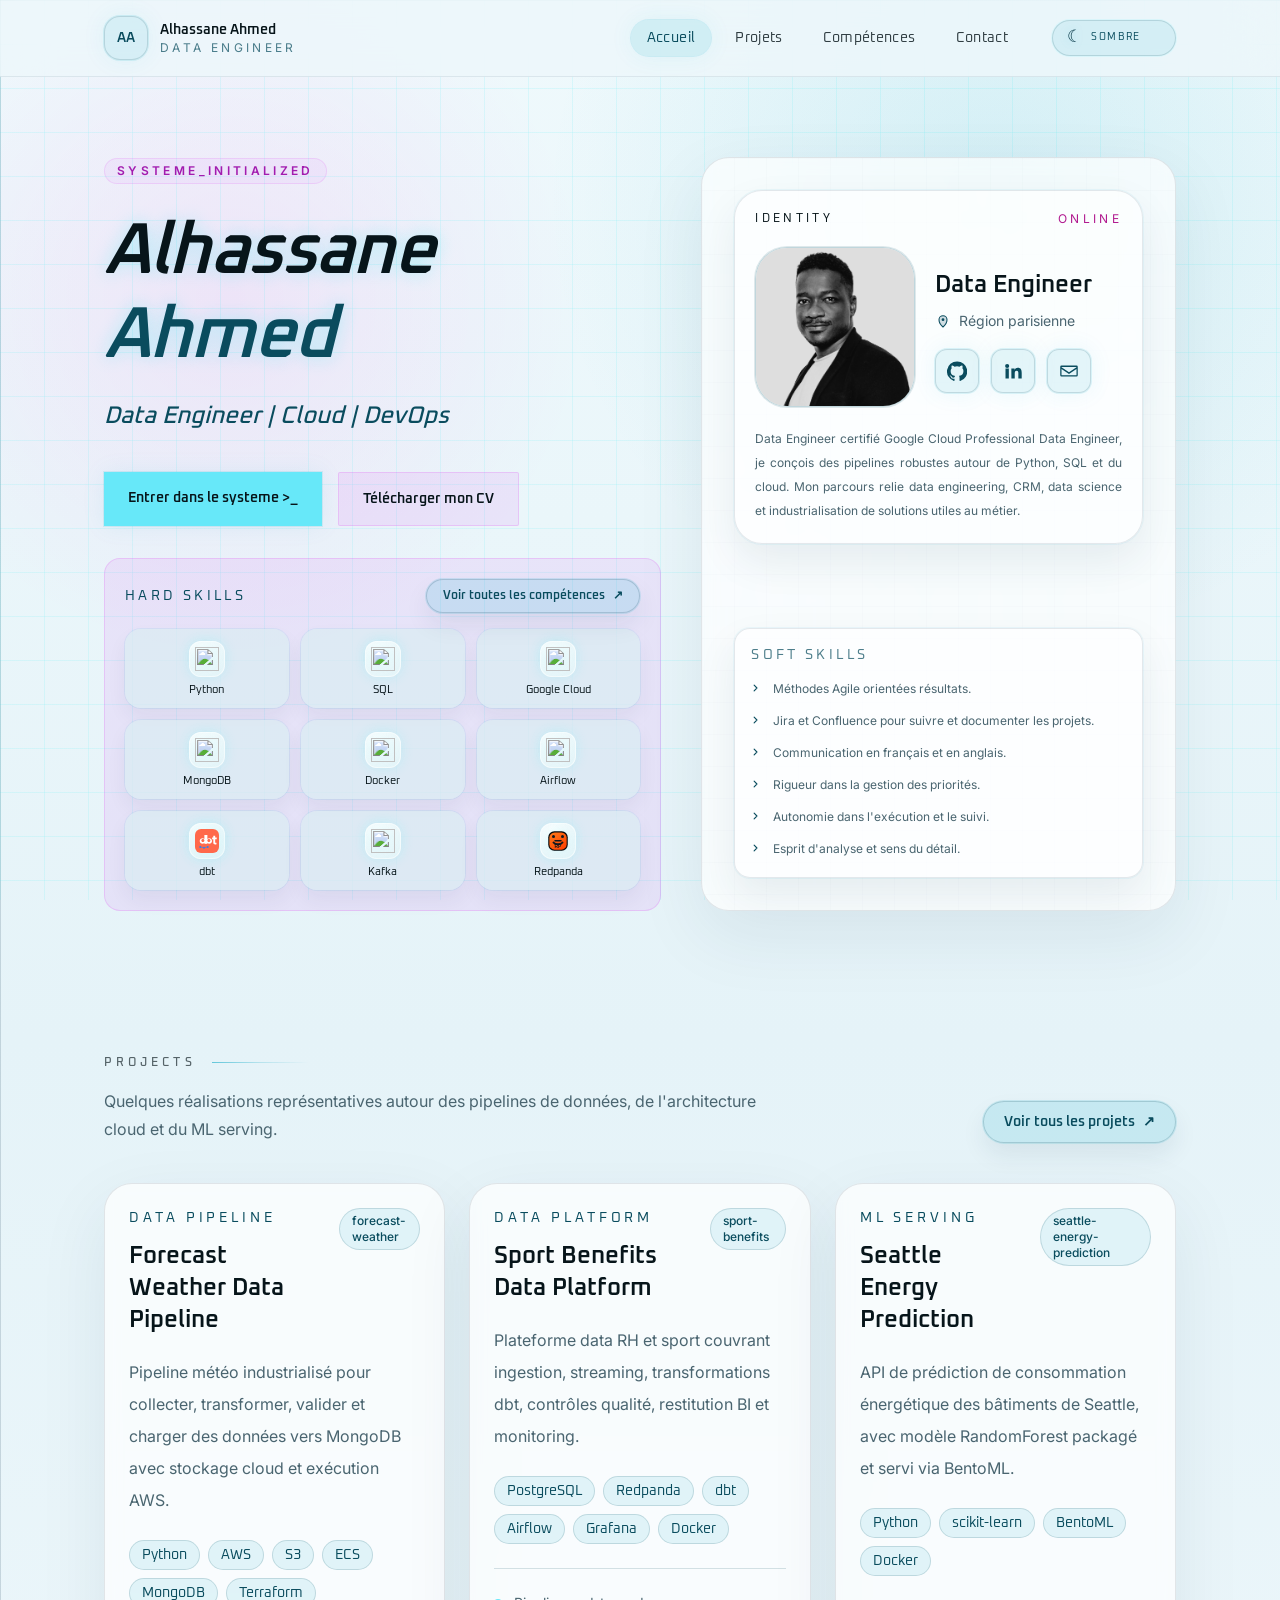
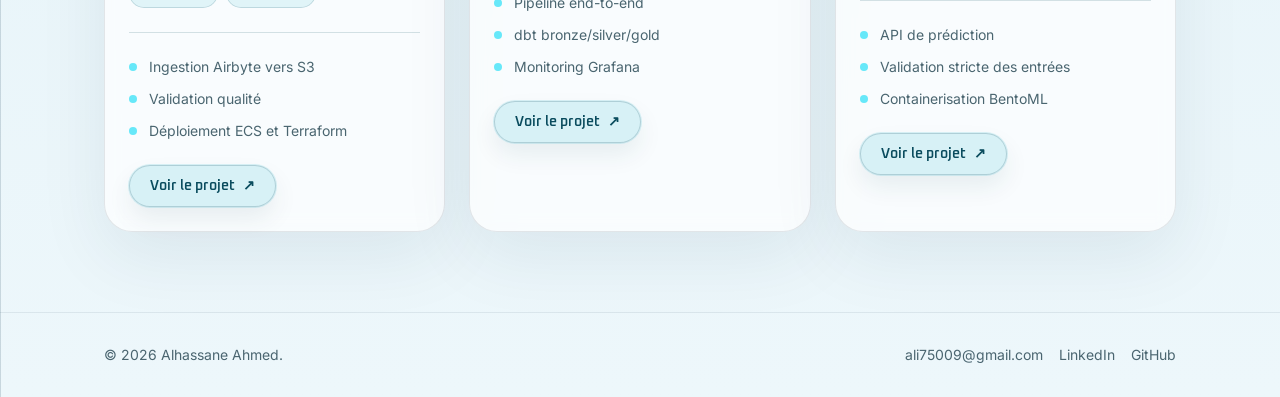
==== commit 662a0406: "Update portfolio content from CV" ====
--- a/index.html
+++ b/index.html
@@ -11,9 +11,9 @@
 </p> <div class="mt-10 flex flex-wrap gap-4"> <a href="/projets" data-hero-button-sound class="button-sound-trigger tech-title px-6 py-4 text-sm font-semibold transition system-button soft-neon hover:shadow-[0_0_34px_rgba(22,237,245,0.28)] bg-cyan-300 text-slate-950 hover:-translate-y-1 hover:scale-[1.02] hover:bg-cyan-200"> Entrer dans le systeme &gt;_ </a><a href="/cv-alhassane-ahmed.pdf" download data-hero-button-sound class="button-sound-trigger tech-title px-6 py-4 text-sm font-semibold transition cv-button rounded-sm border border-fuchsia-500/20 bg-fuchsia-500/10 text-fuchsia-100 hover:-translate-y-1 hover:scale-[1.02] hover:bg-fuchsia-500/20"> Télécharger mon CV </a> </div> <div class="mt-8 rounded-2xl border border-fuchsia-500/20 bg-fuchsia-500/10 p-5"> <div class="flex flex-col gap-4 sm:flex-row sm:items-center sm:justify-between"> <p class="tech-title text-sm uppercase tracking-[0.24em] text-cyan-200/80">Hard skills</p> <a href="/competences" class="project-link button-sound-trigger tech-title inline-flex w-fit items-center gap-2 rounded-full border border-cyan-300/30 bg-cyan-300/15 px-4 py-2 text-xs font-semibold text-cyan-50 transition duration-300 hover:-translate-y-1 hover:scale-[1.05] hover:border-cyan-200/60 hover:bg-cyan-300/25 hover:text-white">
 Voir toutes les compétences
 <span class="project-link-arrow" aria-hidden="true">↗</span> </a> </div> <div class="mt-4 grid gap-3 text-sm text-cyan-50 sm:grid-cols-3"> <span class="skill-logo-card flex min-h-16 flex-col items-center justify-center gap-2 rounded-2xl bg-slate-950/40 px-3 py-3 text-center"> <span class="skill-icon-shell flex h-9 w-9 items-center justify-center rounded-xl"> <img src="https://cdn.jsdelivr.net/gh/devicons/devicon/icons/python/python-original.svg" alt="" class="h-6 w-6 object-contain" loading="lazy"> </span> <span class="tech-title text-[0.68rem] leading-none">Python</span> </span><span class="skill-logo-card flex min-h-16 flex-col items-center justify-center gap-2 rounded-2xl bg-slate-950/40 px-3 py-3 text-center"> <span class="skill-icon-shell flex h-9 w-9 items-center justify-center rounded-xl"> <img src="https://cdn.jsdelivr.net/gh/devicons/devicon/icons/postgresql/postgresql-original.svg" alt="" class="h-6 w-6 object-contain" loading="lazy"> </span> <span class="tech-title text-[0.68rem] leading-none">SQL</span> </span><span class="skill-logo-card flex min-h-16 flex-col items-center justify-center gap-2 rounded-2xl bg-slate-950/40 px-3 py-3 text-center"> <span class="skill-icon-shell flex h-9 w-9 items-center justify-center rounded-xl"> <img src="https://cdn.jsdelivr.net/gh/devicons/devicon/icons/googlecloud/googlecloud-original.svg" alt="" class="h-6 w-6 object-contain" loading="lazy"> </span> <span class="tech-title text-[0.68rem] leading-none">Google Cloud</span> </span><span class="skill-logo-card flex min-h-16 flex-col items-center justify-center gap-2 rounded-2xl bg-slate-950/40 px-3 py-3 text-center"> <span class="skill-icon-shell flex h-9 w-9 items-center justify-center rounded-xl"> <img src="https://cdn.jsdelivr.net/gh/devicons/devicon/icons/mongodb/mongodb-original.svg" alt="" class="h-6 w-6 object-contain" loading="lazy"> </span> <span class="tech-title text-[0.68rem] leading-none">MongoDB</span> </span><span class="skill-logo-card flex min-h-16 flex-col items-center justify-center gap-2 rounded-2xl bg-slate-950/40 px-3 py-3 text-center"> <span class="skill-icon-shell flex h-9 w-9 items-center justify-center rounded-xl"> <img src="https://cdn.jsdelivr.net/gh/devicons/devicon/icons/docker/docker-original.svg" alt="" class="h-6 w-6 object-contain" loading="lazy"> </span> <span class="tech-title text-[0.68rem] leading-none">Docker</span> </span><span class="skill-logo-card flex min-h-16 flex-col items-center justify-center gap-2 rounded-2xl bg-slate-950/40 px-3 py-3 text-center"> <span class="skill-icon-shell flex h-9 w-9 items-center justify-center rounded-xl"> <img src="https://cdn.jsdelivr.net/gh/devicons/devicon/icons/apacheairflow/apacheairflow-original.svg" alt="" class="h-6 w-6 object-contain" loading="lazy"> </span> <span class="tech-title text-[0.68rem] leading-none">Airflow</span> </span><span class="skill-logo-card flex min-h-16 flex-col items-center justify-center gap-2 rounded-2xl bg-slate-950/40 px-3 py-3 text-center"> <span class="skill-icon-shell flex h-9 w-9 items-center justify-center rounded-xl"> <img src="/dbt-logo.svg" alt="" class="h-6 w-6 object-contain" loading="lazy"> </span> <span class="tech-title text-[0.68rem] leading-none">dbt</span> </span><span class="skill-logo-card flex min-h-16 flex-col items-center justify-center gap-2 rounded-2xl bg-slate-950/40 px-3 py-3 text-center"> <span class="skill-icon-shell flex h-9 w-9 items-center justify-center rounded-xl"> <img src="https://cdn.jsdelivr.net/gh/devicons/devicon/icons/apachekafka/apachekafka-original.svg" alt="" class="h-6 w-6 object-contain" loading="lazy"> </span> <span class="tech-title text-[0.68rem] leading-none">Kafka</span> </span><span class="skill-logo-card flex min-h-16 flex-col items-center justify-center gap-2 rounded-2xl bg-slate-950/40 px-3 py-3 text-center"> <span class="skill-icon-shell flex h-9 w-9 items-center justify-center rounded-xl"> <img src="/redpanda-logo.svg" alt="" class="h-6 w-6 object-contain" loading="lazy"> </span> <span class="tech-title text-[0.68rem] leading-none">Redpanda</span> </span> </div> </div> </div> <div class="panel relative h-full overflow-hidden p-8"> <div class="absolute inset-0 bg-hero-grid bg-[size:32px_32px] opacity-20"></div> <div class="relative flex h-full flex-col gap-6"> <div class="identity-panel rounded-[1.75rem] border border-cyan-300/10 bg-[#05080c]/90 p-5"> <div class="mb-5 flex items-center justify-between text-xs uppercase tracking-[0.28em] text-cyan-300/70"> <span class="tech-title">IDENTITY</span> <span class="text-fuchsia-400">ONLINE</span> </div> <div class="flex flex-col gap-5 sm:flex-row sm:items-center"> <div class="mx-auto shrink-0 sm:mx-0"> <div class="relative h-32 w-32 overflow-hidden rounded-[2rem] border border-cyan-400/20 bg-slate-900 ring-1 ring-cyan-300/20 sm:h-40 sm:w-40"> <img src="/photo_profil.jpg" alt="Photo de profil de Alhassane Ahmed" class="h-full w-full object-cover"> </div> </div> <div class="text-center sm:text-left"> <!--<p class="tech-title text-sm uppercase tracking-[0.24em] text-cyan-300/80">Profil</p>  --> <p class="tech-title mt-2 text-2xl font-semibold text-white">Data Engineer</p> <div class="mt-2 flex items-center justify-center gap-2 text-sm leading-6 text-slate-300 sm:justify-start"> <svg viewBox="0 0 24 24" class="h-4 w-4 shrink-0 text-cyan-300" aria-hidden="true"> <path d="M12 21s6-5.45 6-11a6 6 0 1 0-12 0c0 5.55 6 11 6 11Z" fill="currentColor" fill-opacity="0.18" stroke="currentColor" stroke-width="1.6" stroke-linejoin="round"></path> <circle cx="12" cy="10" r="2.1" fill="currentColor"></circle> </svg> <p>Région parisienne</p> </div> <div class="mt-4 flex items-center justify-center gap-3 sm:justify-start"> <a href="https://github.com/alhassane-lab" target="_blank" rel="noreferrer" aria-label="GitHub" data-social-sound data-external-newtab class="social-icon soft-neon flex h-11 w-11 items-center justify-center rounded-xl border border-cyan-300/20 bg-cyan-300/5 text-cyan-100 transition duration-300 hover:-translate-y-1 hover:scale-105 hover:rotate-3 hover:bg-cyan-300/10 hover:text-white"> <svg viewBox="0 0 24 24" class="h-5 w-5 fill-current" aria-hidden="true"> <path d="M12 .5a12 12 0 0 0-3.79 23.39c.6.11.82-.26.82-.58v-2.03c-3.34.73-4.04-1.42-4.04-1.42A3.18 3.18 0 0 0 3.66 18c-1.09-.75.08-.74.08-.74a2.52 2.52 0 0 1 1.84 1.24 2.57 2.57 0 0 0 3.51 1 2.56 2.56 0 0 1 .77-1.61c-2.66-.3-5.47-1.33-5.47-5.93A4.64 4.64 0 0 1 5.63 8.7a4.3 4.3 0 0 1 .12-3.18s1-.32 3.3 1.23a11.43 11.43 0 0 1 6 0c2.28-1.55 3.29-1.23 3.29-1.23a4.3 4.3 0 0 1 .12 3.18 4.63 4.63 0 0 1 1.23 3.22c0 4.61-2.81 5.62-5.49 5.92a2.87 2.87 0 0 1 .82 2.23v3.31c0 .32.21.7.83.58A12 12 0 0 0 12 .5Z"></path> </svg> </a> <a href="https://www.linkedin.com/in/alhassaneahmed" target="_blank" rel="noreferrer" aria-label="LinkedIn" data-social-sound data-external-newtab class="social-icon soft-neon flex h-11 w-11 items-center justify-center rounded-xl border border-cyan-300/20 bg-cyan-300/5 text-cyan-100 transition duration-300 hover:-translate-y-1 hover:scale-105 hover:-rotate-3 hover:bg-cyan-300/10 hover:text-white"> <svg viewBox="0 0 24 24" class="h-5 w-5 fill-current" aria-hidden="true"> <path d="M4.98 3.5A2.48 2.48 0 1 0 5 8.46a2.48 2.48 0 0 0-.02-4.96ZM3 9h4v12H3Zm7 0h3.83v1.64h.05A4.2 4.2 0 0 1 17.66 8c4.03 0 4.78 2.65 4.78 6.09V21h-4v-6.06c0-1.45-.03-3.31-2.02-3.31-2.02 0-2.33 1.58-2.33 3.2V21h-4Z"></path> </svg> </a> <a href="mailto:ali75009@gmail.com" aria-label="Email" data-social-sound class="social-icon soft-neon flex h-11 w-11 items-center justify-center rounded-xl border border-cyan-300/20 bg-cyan-300/5 text-cyan-100 transition duration-300 hover:-translate-y-1 hover:scale-105 hover:rotate-3 hover:bg-cyan-300/10 hover:text-white"> <svg viewBox="0 0 24 24" class="h-5 w-5 fill-current" aria-hidden="true"> <path d="M3 5.5h18A1.5 1.5 0 0 1 22.5 7v10A1.5 1.5 0 0 1 21 18.5H3A1.5 1.5 0 0 1 1.5 17V7A1.5 1.5 0 0 1 3 5.5Zm0 1.7v.22l9 6.12 9-6.12V7.2H3Zm18 2.28-8.58 5.84a.75.75 0 0 1-.84 0L3 9.48V17h18V9.48Z"></path> </svg> </a> </div> </div> </div> <p class="mt-5 text-justify text-xs leading-6 text-slate-400">
-Certifié Google Cloud Professional Data Engineer, je développe des solutions data fiables et utiles, en
-            m’appuyant sur de solides compétences en Python et SQL. Mon parcours inclut aussi l’exploitation de données
-            CRM, notamment Salesforce, dans des environnements Agile et tournés vers les résultats.
+Data Engineer certifié Google Cloud Professional Data Engineer, je conçois des pipelines robustes autour de
+            Python, SQL et du cloud. Mon parcours relie data engineering, CRM, data science et industrialisation de
+            solutions utiles au métier.
 </p> </div> <div class="badges-panel mt-auto rounded-2xl border border-cyan-300/10 bg-[#05080c]/80 p-4"> <p class="tech-title text-sm uppercase tracking-[0.24em] text-cyan-200/80">Soft skills</p> <ul class="mt-3 space-y-2 text-xs leading-6 text-slate-400"> <li class="flex gap-3"> <svg viewBox="0 0 16 16" class="mt-[0.38rem] h-2.5 w-2.5 shrink-0 text-cyan-300" aria-hidden="true"> <path d="M5 3.5 9.5 8 5 12.5" fill="none" stroke="currentColor" stroke-width="1.8" stroke-linecap="round" stroke-linejoin="round"></path> </svg> <span>Méthodes Agile orientées résultats.</span> </li><li class="flex gap-3"> <svg viewBox="0 0 16 16" class="mt-[0.38rem] h-2.5 w-2.5 shrink-0 text-cyan-300" aria-hidden="true"> <path d="M5 3.5 9.5 8 5 12.5" fill="none" stroke="currentColor" stroke-width="1.8" stroke-linecap="round" stroke-linejoin="round"></path> </svg> <span>Jira et Confluence pour suivre et documenter les projets.</span> </li><li class="flex gap-3"> <svg viewBox="0 0 16 16" class="mt-[0.38rem] h-2.5 w-2.5 shrink-0 text-cyan-300" aria-hidden="true"> <path d="M5 3.5 9.5 8 5 12.5" fill="none" stroke="currentColor" stroke-width="1.8" stroke-linecap="round" stroke-linejoin="round"></path> </svg> <span>Communication en français et en anglais.</span> </li><li class="flex gap-3"> <svg viewBox="0 0 16 16" class="mt-[0.38rem] h-2.5 w-2.5 shrink-0 text-cyan-300" aria-hidden="true"> <path d="M5 3.5 9.5 8 5 12.5" fill="none" stroke="currentColor" stroke-width="1.8" stroke-linecap="round" stroke-linejoin="round"></path> </svg> <span>Rigueur dans la gestion des priorités.</span> </li><li class="flex gap-3"> <svg viewBox="0 0 16 16" class="mt-[0.38rem] h-2.5 w-2.5 shrink-0 text-cyan-300" aria-hidden="true"> <path d="M5 3.5 9.5 8 5 12.5" fill="none" stroke="currentColor" stroke-width="1.8" stroke-linecap="round" stroke-linejoin="round"></path> </svg> <span>Autonomie dans l&#39;exécution et le suivi.</span> </li><li class="flex gap-3"> <svg viewBox="0 0 16 16" class="mt-[0.38rem] h-2.5 w-2.5 shrink-0 text-cyan-300" aria-hidden="true"> <path d="M5 3.5 9.5 8 5 12.5" fill="none" stroke="currentColor" stroke-width="1.8" stroke-linecap="round" stroke-linejoin="round"></path> </svg> <span>Esprit d&#39;analyse et sens du détail.</span> </li> </ul> </div> </div> </div> </div> </section> <script type="module">const p=document.querySelectorAll("[data-social-sound]"),T=document.querySelectorAll("[data-external-newtab]"),d=document.querySelectorAll("[data-hero-button-sound]");let n,m=0,u=null;const A=()=>{try{n=n||new window.AudioContext,n.state==="suspended"&&n.resume().catch(()=>{});const e=n.currentTime,t=n.createGain(),a=n.createOscillator(),i=n.createGain(),o=n.createOscillator(),s=n.createGain(),c=n.createBiquadFilter();t.gain.setValueAtTime(.9,e),a.type="sine",a.frequency.setValueAtTime(1180,e),a.frequency.exponentialRampToValueAtTime(1560,e+.045),a.frequency.exponentialRampToValueAtTime(1320,e+.11),i.gain.setValueAtTime(1e-4,e),i.gain.exponentialRampToValueAtTime(.01,e+.01),i.gain.exponentialRampToValueAtTime(1e-4,e+.12),o.type="triangle",o.frequency.setValueAtTime(620,e),o.frequency.exponentialRampToValueAtTime(860,e+.025),s.gain.setValueAtTime(1e-4,e),s.gain.exponentialRampToValueAtTime(.007,e+.006),s.gain.exponentialRampToValueAtTime(1e-4,e+.05),c.type="bandpass",c.frequency.setValueAtTime(1500,e),c.Q.setValueAtTime(.8,e),a.connect(i),o.connect(s),i.connect(c),s.connect(c),c.connect(t),t.connect(n.destination),a.start(e),o.start(e),a.stop(e+.13),o.stop(e+.06)}catch{}},y=()=>{try{if(n=n||new window.AudioContext,n.state==="suspended")return;const e=n.currentTime,t=n.createOscillator(),a=n.createGain(),i=n.createBiquadFilter();t.type="sine",t.frequency.setValueAtTime(980,e),t.frequency.exponentialRampToValueAtTime(1240,e+.04),i.type="highpass",i.frequency.setValueAtTime(700,e),a.gain.setValueAtTime(1e-4,e),a.gain.exponentialRampToValueAtTime(.004,e+.008),a.gain.exponentialRampToValueAtTime(1e-4,e+.05),t.connect(i),i.connect(a),a.connect(n.destination),t.start(e),t.stop(e+.055)}catch{}},f=(e="cyan")=>{try{n=n||new window.AudioContext,n.state==="suspended"&&n.resume().catch(()=>{});const t=n.currentTime,a=n.createOscillator(),i=n.createOscillator(),o=n.createGain(),s=n.createGain(),c=n.createBiquadFilter(),r=e==="pink"?720:640,l=e==="pink"?1180:980;a.type="triangle",a.frequency.setValueAtTime(r,t),a.frequency.exponentialRampToValueAtTime(l,t+.045),i.type="sine",i.frequency.setValueAtTime(r*1.5,t),i.frequency.exponentialRampToValueAtTime(l*1.1,t+.06),o.gain.setValueAtTime(1e-4,t),o.gain.exponentialRampToValueAtTime(.01,t+.01),o.gain.exponentialRampToValueAtTime(1e-4,t+.11),s.gain.setValueAtTime(1e-4,t),s.gain.exponentialRampToValueAtTime(.006,t+.008),s.gain.exponentialRampToValueAtTime(1e-4,t+.09),c.type="bandpass",c.frequency.setValueAtTime(e==="pink"?1600:1350,t),c.Q.setValueAtTime(.9,t),a.connect(o),i.connect(s),o.connect(c),s.connect(c),c.connect(n.destination),a.start(t),i.start(t),a.stop(t+.12),i.stop(t+.1)}catch{}};p.forEach(e=>{e.addEventListener("pointerenter",()=>{e.classList.add("is-armed"),window.setTimeout(()=>e.classList.remove("is-armed"),240)}),e.addEventListener("click",()=>{A()})});T.forEach(e=>{e.addEventListener("click",t=>{t.preventDefault();const a=e.getAttribute("href");a&&window.open(a,"_blank","noopener,noreferrer")})});d.forEach(e=>{e.addEventListener("pointerenter",()=>{e.classList.add("is-armed"),window.setTimeout(()=>e.classList.remove("is-armed"),240)}),e.addEventListener("click",()=>{const t=e.textContent?.includes("CV");f(t?"pink":"cyan")})});document.addEventListener("pointermove",e=>{const t=performance.now();let a=null;if([...p,...d].forEach(i=>{const o=i.getBoundingClientRect(),s=o.left+o.width/2,c=o.top+o.height/2,r=Math.hypot(e.clientX-s,e.clientY-c),l=i.hasAttribute("data-hero-button-sound")?72:42;r<=l&&(a=i)}),!a){u=null;return}u!==a&&t-m>180&&(u=a,m=t,y())},{passive:!0});</script> <section class="section-shell pt-0"> <div class="flex flex-col gap-4 md:flex-row md:items-end md:justify-between"> <div> <div class="flex items-center gap-4"> <span class="editorial-kicker">Projects</span> <span class="editorial-line hidden w-24 md:block"></span> </div> <p class="section-copy">
 Quelques réalisations représentatives autour des pipelines de données, de l'architecture cloud et du ML
           serving.
--- a/responsive-order.css
+++ b/responsive-order.css
@@ -13,6 +13,20 @@
   flex: 1;
 }
 
+.contact-page main {
+  display: flex;
+  min-height: calc(100vh - 11rem);
+  min-height: calc(100dvh - 11rem);
+}
+
+.contact-page main > section {
+  flex: 1;
+}
+
+.site-footer {
+  margin-top: auto;
+}
+
  .site-header nav .nav-button {
   animation: none;
 }
@@ -25,10 +39,10 @@
   display: inline-flex;
   align-items: center;
   justify-content: center;
-  width: 1.05rem;
-  height: 1.05rem;
+  width: 1.25rem;
+  height: 1.25rem;
   border-radius: 9999px;
-  font-size: 0.85rem;
+  font-size: 1.08rem;
   line-height: 1;
   color: #f7feff;
   text-shadow: 0 0 12px rgba(22, 237, 245, 0.65);
@@ -94,8 +108,8 @@
   }
 
   .theme-toggle [data-theme-icon] {
-    width: 1.15rem;
-    height: 1.15rem;
-    font-size: 0.95rem;
+    width: 1.32rem;
+    height: 1.32rem;
+    font-size: 1.14rem;
   }
 }
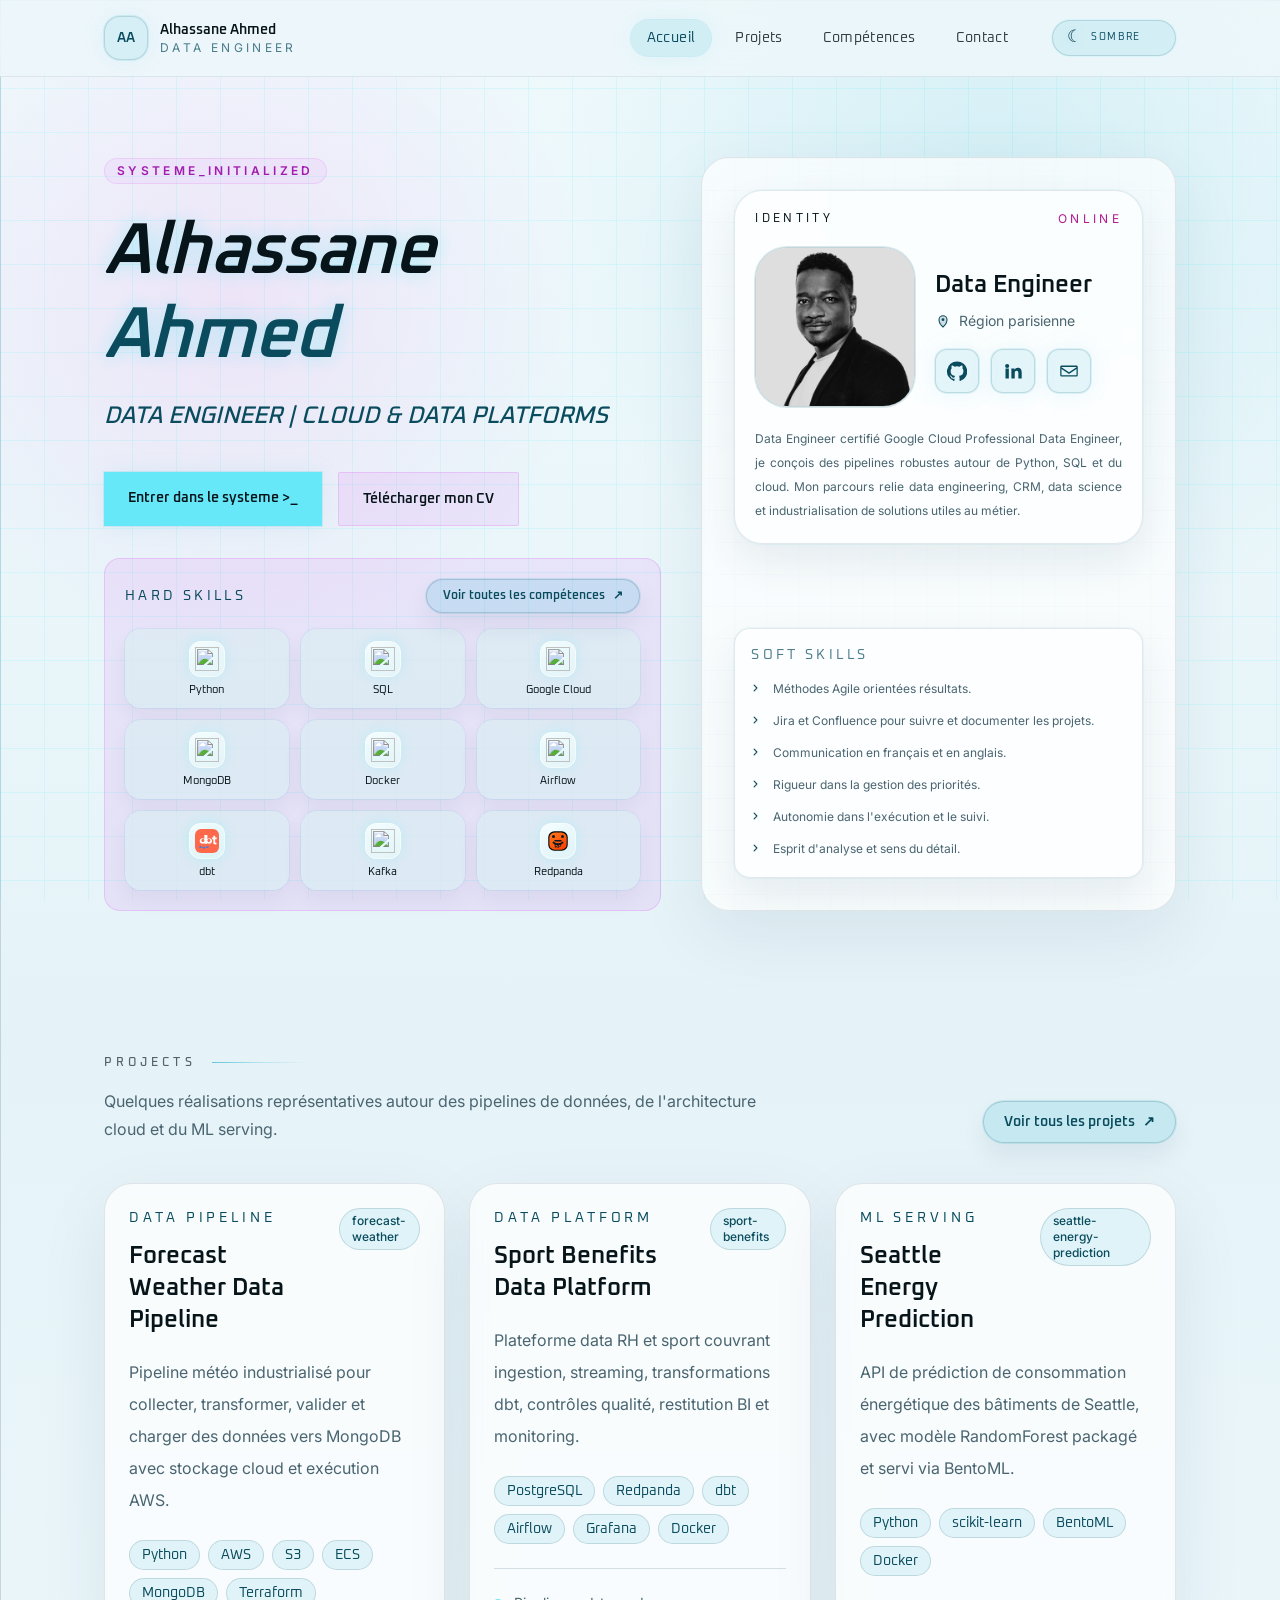
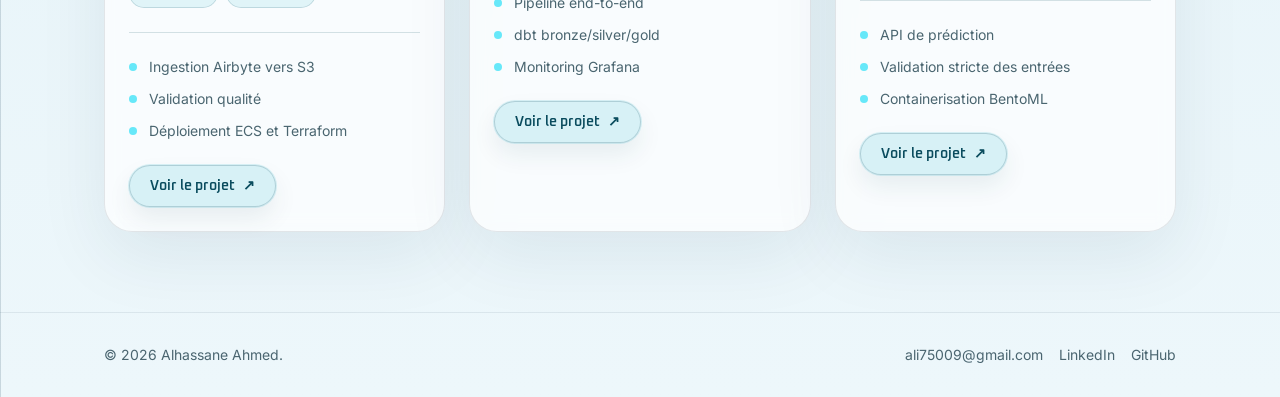
==== commit 92168259: "ok" ====
--- a/index.html
+++ b/index.html
@@ -7,7 +7,7 @@
     </script><link rel="preconnect" href="https://fonts.googleapis.com"><link rel="preconnect" href="https://fonts.gstatic.com" crossorigin><link href="https://fonts.googleapis.com/css2?family=Inter:wght@400;500;600;700&family=Oxanium:wght@300;400;500;600;700&display=swap" rel="stylesheet"><title>Alhassane Ahmed | Data Engineer Portfolio</title><link rel="stylesheet" href="/_astro/competences.1aCbSPfa.css"><link rel="stylesheet" href="/responsive-order.css"><script src="/responsive-order.js" defer></script></head> <body class="selection:bg-cyan-300 selection:text-slate-950"> <header class="site-header sticky top-0 z-50 border-b border-white/5 bg-slate-950/80 backdrop-blur-xl"> <div class="mx-auto flex max-w-6xl flex-col gap-4 px-6 py-4 md:flex-row md:items-center md:justify-between md:px-10"> <a href="/" class="flex items-center gap-3"> <span class="tech-title flex h-11 w-11 items-center justify-center rounded-2xl border border-cyan-400/20 bg-cyan-400/10 text-sm font-semibold text-cyan-200 soft-neon">
 AA
 </span> <div> <p class="tech-title text-sm font-semibold text-white">Alhassane Ahmed</p> <p class="text-xs uppercase tracking-[0.28em] text-cyan-300/70">Data Engineer</p> </div> </a> <div class="flex w-full flex-wrap items-center gap-3 md:flex-1 md:justify-end"> <nav class="tech-title flex flex-wrap items-center gap-2"> <a href="/" data-nav-sound class="nav-link button-sound-trigger nav-button rounded-full px-4 py-2 text-sm tracking-wide transition duration-300 hover:-translate-y-1 hover:scale-[1.03] hover:shadow-[0_0_24px_rgba(22,237,245,0.18)] soft-neon bg-cyan-300/10 text-cyan-100"> Accueil </a><a href="/projets" data-nav-sound class="nav-link button-sound-trigger nav-button rounded-full px-4 py-2 text-sm tracking-wide transition duration-300 hover:-translate-y-1 hover:scale-[1.03] hover:shadow-[0_0_24px_rgba(22,237,245,0.18)] text-cyan-50/85 hover:bg-cyan-300/5 hover:text-cyan-100"> Projets </a><a href="/competences" data-nav-sound class="nav-link button-sound-trigger nav-button rounded-full px-4 py-2 text-sm tracking-wide transition duration-300 hover:-translate-y-1 hover:scale-[1.03] hover:shadow-[0_0_24px_rgba(22,237,245,0.18)] text-cyan-50/85 hover:bg-cyan-300/5 hover:text-cyan-100"> Compétences </a><a href="/contact" data-nav-sound class="nav-link button-sound-trigger nav-button rounded-full px-4 py-2 text-sm tracking-wide transition duration-300 hover:-translate-y-1 hover:scale-[1.03] hover:shadow-[0_0_24px_rgba(22,237,245,0.18)] text-cyan-50/85 hover:bg-cyan-300/5 hover:text-cyan-100"> Contact </a> </nav> <button type="button" data-theme-toggle class="theme-toggle tech-title button-sound-trigger nav-button inline-flex h-9 items-center gap-1.5 rounded-full border border-cyan-300/15 bg-cyan-300/5 px-3 text-[0.65rem] uppercase tracking-[0.16em] text-cyan-100 transition duration-300 hover:-translate-y-1 hover:scale-[1.03] hover:border-cyan-300/30 hover:bg-cyan-300/10 md:ml-4" aria-label="Basculer entre le mode sombre et clair" aria-pressed="false"> <span data-theme-icon aria-hidden="true">☀</span> <span data-theme-label>Clair</span> </button> </div> </div> </header> <script type="module">const g=document.querySelectorAll("[data-nav-sound]"),s=document.querySelector("[data-theme-toggle]"),m=document.querySelector("[data-theme-label]"),d=document.querySelector("[data-theme-icon]"),u=document.querySelector('meta[name="theme-color"]');let t,p=0,l=null;const T=e=>{document.documentElement.dataset.theme=e,window.localStorage.setItem("theme",e),s instanceof HTMLButtonElement&&s.setAttribute("aria-pressed",String(e==="light")),m&&(m.textContent=e==="light"?"Sombre":"Clair"),d&&(d.textContent=e==="light"?"☾":"☀"),u instanceof HTMLMetaElement&&(u.content=e==="light"?"#edf7fb":"#050816")},h=()=>{try{t=t||new window.AudioContext,t.state==="suspended"&&t.resume().catch(()=>{});const e=t.currentTime,n=t.createOscillator(),a=t.createOscillator(),i=t.createGain(),o=t.createGain(),c=t.createBiquadFilter();n.type="triangle",n.frequency.setValueAtTime(680,e),n.frequency.exponentialRampToValueAtTime(1020,e+.045),a.type="sine",a.frequency.setValueAtTime(980,e),a.frequency.exponentialRampToValueAtTime(1280,e+.06),i.gain.setValueAtTime(1e-4,e),i.gain.exponentialRampToValueAtTime(.008,e+.01),i.gain.exponentialRampToValueAtTime(1e-4,e+.11),o.gain.setValueAtTime(1e-4,e),o.gain.exponentialRampToValueAtTime(.004,e+.008),o.gain.exponentialRampToValueAtTime(1e-4,e+.09),c.type="bandpass",c.frequency.setValueAtTime(1450,e),c.Q.setValueAtTime(.95,e),n.connect(i),a.connect(o),i.connect(c),o.connect(c),c.connect(t.destination),n.start(e),a.start(e),n.stop(e+.12),a.stop(e+.1)}catch{}},f=()=>{try{if(t=t||new window.AudioContext,t.state==="suspended")return;const e=t.currentTime,n=t.createOscillator(),a=t.createGain(),i=t.createBiquadFilter();n.type="sine",n.frequency.setValueAtTime(1040,e),n.frequency.exponentialRampToValueAtTime(1340,e+.035),i.type="highpass",i.frequency.setValueAtTime(800,e),a.gain.setValueAtTime(1e-4,e),a.gain.exponentialRampToValueAtTime(.0032,e+.008),a.gain.exponentialRampToValueAtTime(1e-4,e+.045),n.connect(i),i.connect(a),a.connect(t.destination),n.start(e),n.stop(e+.05)}catch{}};g.forEach(e=>{e.addEventListener("pointerenter",()=>{e.classList.add("is-armed"),window.setTimeout(()=>e.classList.remove("is-armed"),220)}),e.addEventListener("click",()=>{h()})});if(s instanceof HTMLButtonElement){const e=document.documentElement.dataset.theme==="light"?"light":"dark";T(e),s.addEventListener("pointerenter",()=>{s.classList.add("is-armed"),window.setTimeout(()=>s.classList.remove("is-armed"),220)}),s.addEventListener("click",()=>{h();const n=document.documentElement.dataset.theme==="light"?"dark":"light";T(n)})}document.addEventListener("pointermove",e=>{const n=performance.now();let a=null;if(g.forEach(i=>{const o=i.getBoundingClientRect(),c=o.left+o.width/2,r=o.top+o.height/2;Math.hypot(e.clientX-c,e.clientY-r)<=54&&(a=i)}),s instanceof HTMLButtonElement){const i=s.getBoundingClientRect(),o=i.left+i.width/2,c=i.top+i.height/2;Math.hypot(e.clientX-o,e.clientY-c)<=54&&(a=s)}if(!a){l=null;return}l!==a&&n-p>170&&(l=a,p=n,f())},{passive:!0});</script> <main>  <section class="section-shell pb-10 pt-12 md:pb-16 md:pt-20"> <div class="grid gap-10 lg:grid-cols-[1.08fr_0.92fr] lg:items-stretch"> <div> <span class="eyebrow">SYSTEME_INITIALIZED</span> <h1 class="tech-title neon-text mt-8 max-w-3xl text-5xl font-semibold italic leading-[0.9] tracking-tight text-white md:text-7xl"> <span class="block">Alhassane</span> <span class="mt-3 block text-cyan-300">Ahmed</span> </h1> <p class="tech-title mt-7 text-lg font-medium italic text-cyan-300 md:text-2xl">
-Data Engineer | Cloud | DevOps
+DATA ENGINEER | CLOUD & DATA PLATFORMS
 </p> <div class="mt-10 flex flex-wrap gap-4"> <a href="/projets" data-hero-button-sound class="button-sound-trigger tech-title px-6 py-4 text-sm font-semibold transition system-button soft-neon hover:shadow-[0_0_34px_rgba(22,237,245,0.28)] bg-cyan-300 text-slate-950 hover:-translate-y-1 hover:scale-[1.02] hover:bg-cyan-200"> Entrer dans le systeme &gt;_ </a><a href="/cv-alhassane-ahmed.pdf" download data-hero-button-sound class="button-sound-trigger tech-title px-6 py-4 text-sm font-semibold transition cv-button rounded-sm border border-fuchsia-500/20 bg-fuchsia-500/10 text-fuchsia-100 hover:-translate-y-1 hover:scale-[1.02] hover:bg-fuchsia-500/20"> Télécharger mon CV </a> </div> <div class="mt-8 rounded-2xl border border-fuchsia-500/20 bg-fuchsia-500/10 p-5"> <div class="flex flex-col gap-4 sm:flex-row sm:items-center sm:justify-between"> <p class="tech-title text-sm uppercase tracking-[0.24em] text-cyan-200/80">Hard skills</p> <a href="/competences" class="project-link button-sound-trigger tech-title inline-flex w-fit items-center gap-2 rounded-full border border-cyan-300/30 bg-cyan-300/15 px-4 py-2 text-xs font-semibold text-cyan-50 transition duration-300 hover:-translate-y-1 hover:scale-[1.05] hover:border-cyan-200/60 hover:bg-cyan-300/25 hover:text-white">
 Voir toutes les compétences
 <span class="project-link-arrow" aria-hidden="true">↗</span> </a> </div> <div class="mt-4 grid gap-3 text-sm text-cyan-50 sm:grid-cols-3"> <span class="skill-logo-card flex min-h-16 flex-col items-center justify-center gap-2 rounded-2xl bg-slate-950/40 px-3 py-3 text-center"> <span class="skill-icon-shell flex h-9 w-9 items-center justify-center rounded-xl"> <img src="https://cdn.jsdelivr.net/gh/devicons/devicon/icons/python/python-original.svg" alt="" class="h-6 w-6 object-contain" loading="lazy"> </span> <span class="tech-title text-[0.68rem] leading-none">Python</span> </span><span class="skill-logo-card flex min-h-16 flex-col items-center justify-center gap-2 rounded-2xl bg-slate-950/40 px-3 py-3 text-center"> <span class="skill-icon-shell flex h-9 w-9 items-center justify-center rounded-xl"> <img src="https://cdn.jsdelivr.net/gh/devicons/devicon/icons/postgresql/postgresql-original.svg" alt="" class="h-6 w-6 object-contain" loading="lazy"> </span> <span class="tech-title text-[0.68rem] leading-none">SQL</span> </span><span class="skill-logo-card flex min-h-16 flex-col items-center justify-center gap-2 rounded-2xl bg-slate-950/40 px-3 py-3 text-center"> <span class="skill-icon-shell flex h-9 w-9 items-center justify-center rounded-xl"> <img src="https://cdn.jsdelivr.net/gh/devicons/devicon/icons/googlecloud/googlecloud-original.svg" alt="" class="h-6 w-6 object-contain" loading="lazy"> </span> <span class="tech-title text-[0.68rem] leading-none">Google Cloud</span> </span><span class="skill-logo-card flex min-h-16 flex-col items-center justify-center gap-2 rounded-2xl bg-slate-950/40 px-3 py-3 text-center"> <span class="skill-icon-shell flex h-9 w-9 items-center justify-center rounded-xl"> <img src="https://cdn.jsdelivr.net/gh/devicons/devicon/icons/mongodb/mongodb-original.svg" alt="" class="h-6 w-6 object-contain" loading="lazy"> </span> <span class="tech-title text-[0.68rem] leading-none">MongoDB</span> </span><span class="skill-logo-card flex min-h-16 flex-col items-center justify-center gap-2 rounded-2xl bg-slate-950/40 px-3 py-3 text-center"> <span class="skill-icon-shell flex h-9 w-9 items-center justify-center rounded-xl"> <img src="https://cdn.jsdelivr.net/gh/devicons/devicon/icons/docker/docker-original.svg" alt="" class="h-6 w-6 object-contain" loading="lazy"> </span> <span class="tech-title text-[0.68rem] leading-none">Docker</span> </span><span class="skill-logo-card flex min-h-16 flex-col items-center justify-center gap-2 rounded-2xl bg-slate-950/40 px-3 py-3 text-center"> <span class="skill-icon-shell flex h-9 w-9 items-center justify-center rounded-xl"> <img src="https://cdn.jsdelivr.net/gh/devicons/devicon/icons/apacheairflow/apacheairflow-original.svg" alt="" class="h-6 w-6 object-contain" loading="lazy"> </span> <span class="tech-title text-[0.68rem] leading-none">Airflow</span> </span><span class="skill-logo-card flex min-h-16 flex-col items-center justify-center gap-2 rounded-2xl bg-slate-950/40 px-3 py-3 text-center"> <span class="skill-icon-shell flex h-9 w-9 items-center justify-center rounded-xl"> <img src="/dbt-logo.svg" alt="" class="h-6 w-6 object-contain" loading="lazy"> </span> <span class="tech-title text-[0.68rem] leading-none">dbt</span> </span><span class="skill-logo-card flex min-h-16 flex-col items-center justify-center gap-2 rounded-2xl bg-slate-950/40 px-3 py-3 text-center"> <span class="skill-icon-shell flex h-9 w-9 items-center justify-center rounded-xl"> <img src="https://cdn.jsdelivr.net/gh/devicons/devicon/icons/apachekafka/apachekafka-original.svg" alt="" class="h-6 w-6 object-contain" loading="lazy"> </span> <span class="tech-title text-[0.68rem] leading-none">Kafka</span> </span><span class="skill-logo-card flex min-h-16 flex-col items-center justify-center gap-2 rounded-2xl bg-slate-950/40 px-3 py-3 text-center"> <span class="skill-icon-shell flex h-9 w-9 items-center justify-center rounded-xl"> <img src="/redpanda-logo.svg" alt="" class="h-6 w-6 object-contain" loading="lazy"> </span> <span class="tech-title text-[0.68rem] leading-none">Redpanda</span> </span> </div> </div> </div> <div class="panel relative h-full overflow-hidden p-8"> <div class="absolute inset-0 bg-hero-grid bg-[size:32px_32px] opacity-20"></div> <div class="relative flex h-full flex-col gap-6"> <div class="identity-panel rounded-[1.75rem] border border-cyan-300/10 bg-[#05080c]/90 p-5"> <div class="mb-5 flex items-center justify-between text-xs uppercase tracking-[0.28em] text-cyan-300/70"> <span class="tech-title">IDENTITY</span> <span class="text-fuchsia-400">ONLINE</span> </div> <div class="flex flex-col gap-5 sm:flex-row sm:items-center"> <div class="mx-auto shrink-0 sm:mx-0"> <div class="relative h-32 w-32 overflow-hidden rounded-[2rem] border border-cyan-400/20 bg-slate-900 ring-1 ring-cyan-300/20 sm:h-40 sm:w-40"> <img src="/photo_profil.jpg" alt="Photo de profil de Alhassane Ahmed" class="h-full w-full object-cover"> </div> </div> <div class="text-center sm:text-left"> <!--<p class="tech-title text-sm uppercase tracking-[0.24em] text-cyan-300/80">Profil</p>  --> <p class="tech-title mt-2 text-2xl font-semibold text-white">Data Engineer</p> <div class="mt-2 flex items-center justify-center gap-2 text-sm leading-6 text-slate-300 sm:justify-start"> <svg viewBox="0 0 24 24" class="h-4 w-4 shrink-0 text-cyan-300" aria-hidden="true"> <path d="M12 21s6-5.45 6-11a6 6 0 1 0-12 0c0 5.55 6 11 6 11Z" fill="currentColor" fill-opacity="0.18" stroke="currentColor" stroke-width="1.6" stroke-linejoin="round"></path> <circle cx="12" cy="10" r="2.1" fill="currentColor"></circle> </svg> <p>Région parisienne</p> </div> <div class="mt-4 flex items-center justify-center gap-3 sm:justify-start"> <a href="https://github.com/alhassane-lab" target="_blank" rel="noreferrer" aria-label="GitHub" data-social-sound data-external-newtab class="social-icon soft-neon flex h-11 w-11 items-center justify-center rounded-xl border border-cyan-300/20 bg-cyan-300/5 text-cyan-100 transition duration-300 hover:-translate-y-1 hover:scale-105 hover:rotate-3 hover:bg-cyan-300/10 hover:text-white"> <svg viewBox="0 0 24 24" class="h-5 w-5 fill-current" aria-hidden="true"> <path d="M12 .5a12 12 0 0 0-3.79 23.39c.6.11.82-.26.82-.58v-2.03c-3.34.73-4.04-1.42-4.04-1.42A3.18 3.18 0 0 0 3.66 18c-1.09-.75.08-.74.08-.74a2.52 2.52 0 0 1 1.84 1.24 2.57 2.57 0 0 0 3.51 1 2.56 2.56 0 0 1 .77-1.61c-2.66-.3-5.47-1.33-5.47-5.93A4.64 4.64 0 0 1 5.63 8.7a4.3 4.3 0 0 1 .12-3.18s1-.32 3.3 1.23a11.43 11.43 0 0 1 6 0c2.28-1.55 3.29-1.23 3.29-1.23a4.3 4.3 0 0 1 .12 3.18 4.63 4.63 0 0 1 1.23 3.22c0 4.61-2.81 5.62-5.49 5.92a2.87 2.87 0 0 1 .82 2.23v3.31c0 .32.21.7.83.58A12 12 0 0 0 12 .5Z"></path> </svg> </a> <a href="https://www.linkedin.com/in/alhassaneahmed" target="_blank" rel="noreferrer" aria-label="LinkedIn" data-social-sound data-external-newtab class="social-icon soft-neon flex h-11 w-11 items-center justify-center rounded-xl border border-cyan-300/20 bg-cyan-300/5 text-cyan-100 transition duration-300 hover:-translate-y-1 hover:scale-105 hover:-rotate-3 hover:bg-cyan-300/10 hover:text-white"> <svg viewBox="0 0 24 24" class="h-5 w-5 fill-current" aria-hidden="true"> <path d="M4.98 3.5A2.48 2.48 0 1 0 5 8.46a2.48 2.48 0 0 0-.02-4.96ZM3 9h4v12H3Zm7 0h3.83v1.64h.05A4.2 4.2 0 0 1 17.66 8c4.03 0 4.78 2.65 4.78 6.09V21h-4v-6.06c0-1.45-.03-3.31-2.02-3.31-2.02 0-2.33 1.58-2.33 3.2V21h-4Z"></path> </svg> </a> <a href="mailto:ali75009@gmail.com" aria-label="Email" data-social-sound class="social-icon soft-neon flex h-11 w-11 items-center justify-center rounded-xl border border-cyan-300/20 bg-cyan-300/5 text-cyan-100 transition duration-300 hover:-translate-y-1 hover:scale-105 hover:rotate-3 hover:bg-cyan-300/10 hover:text-white"> <svg viewBox="0 0 24 24" class="h-5 w-5 fill-current" aria-hidden="true"> <path d="M3 5.5h18A1.5 1.5 0 0 1 22.5 7v10A1.5 1.5 0 0 1 21 18.5H3A1.5 1.5 0 0 1 1.5 17V7A1.5 1.5 0 0 1 3 5.5Zm0 1.7v.22l9 6.12 9-6.12V7.2H3Zm18 2.28-8.58 5.84a.75.75 0 0 1-.84 0L3 9.48V17h18V9.48Z"></path> </svg> </a> </div> </div> </div> <p class="mt-5 text-justify text-xs leading-6 text-slate-400">
